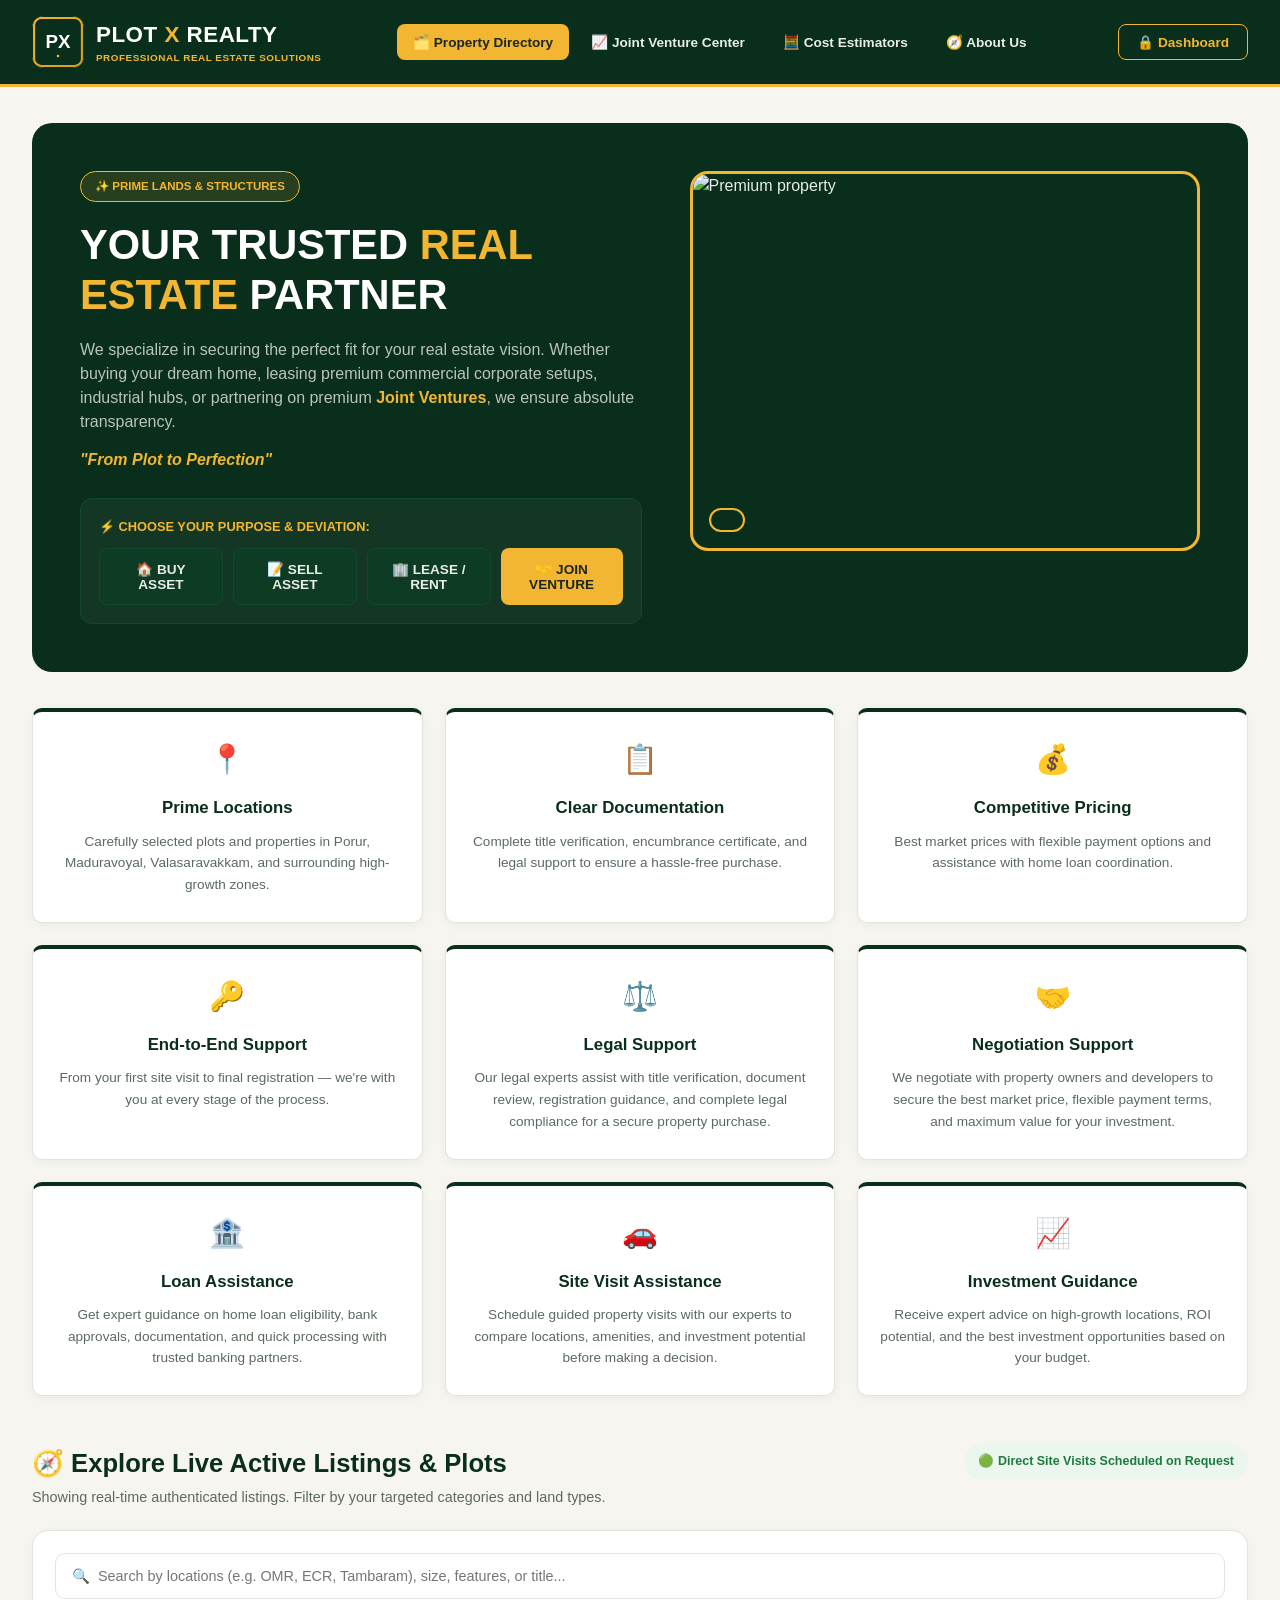
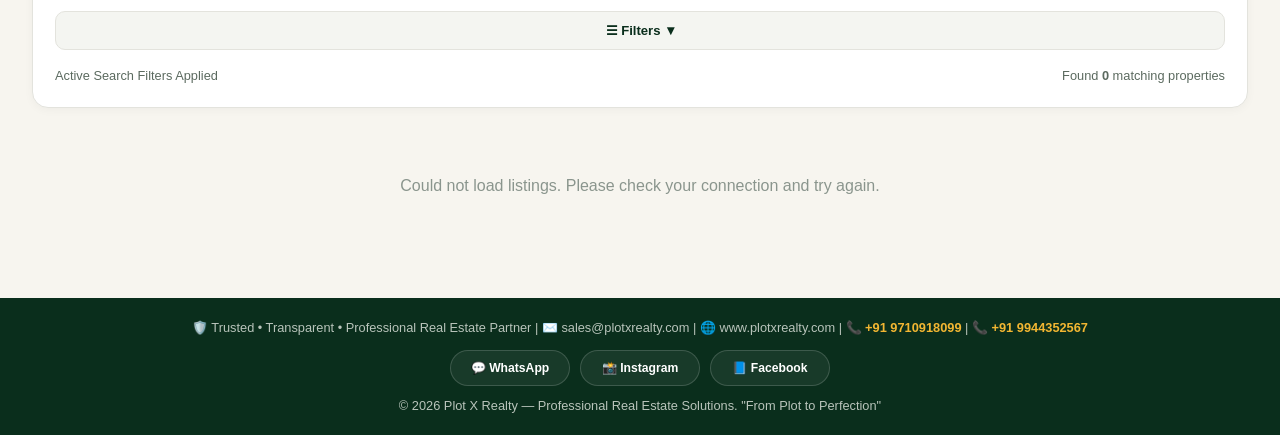
==== plotx-main/index.html @ 45b24949 "Initial Plot X Realty backend" ====
<!DOCTYPE html>
<html lang="en">
<head>
<meta charset="UTF-8">
<meta name="viewport" content="width=device-width, initial-scale=1.0">
<title>Plot X Realty | Professional Real Estate Solutions</title>
<link rel="stylesheet" href="style.css">
</head>
<body>

<!-- ============ HEADER / NAV ============ -->
<header class="main-header">
  <div class="header-top-row">
    <div class="logo-block">
      <div class="logo-icon" id="headerLogoIcon">
        <span id="logoEmoji" class="hidden">🏢</span>
        <img id="headerLogoImg" src="assets/logo.svg" alt="Plot X Realty logo">
        
      </div>
      <div class="logo-text">
        <h1>PLOT <span class="gold">X</span> REALTY</h1>
        <p>PROFESSIONAL REAL ESTATE SOLUTIONS</p>
      </div>
    </div>
    <button class="nav-toggle-btn" id="navToggleBtn" aria-label="Toggle menu">☰</button>
  </div>

  <div class="nav-drawer-backdrop" id="navDrawerBackdrop"></div>

  <nav class="main-nav" id="mainNav">
    <button class="nav-drawer-close" id="navDrawerClose" aria-label="Close menu">✕</button>
    <button class="nav-link active" data-target="home">🗂️ Property Directory</button>
    <button class="nav-link" data-target="jv">📈 Joint Venture Center</button>
    <button class="nav-link" data-target="estimator">🧮 Cost Estimators</button>
    <button class="nav-link" data-target="about">🧭 About Us</button>
  </nav>

  <button class="dashboard-btn" id="dashboardBtn">🔒 <span id="dashboardLabel">Dashboard</span></button>
</header>

<!-- ============ HOME / HERO ============ -->
<section id="home" class="page active">

  <div class="hero">
    <div class="hero-left">
      <span class="pill">✨ PRIME LANDS &amp; STRUCTURES</span>
      <h2 class="hero-title">YOUR TRUSTED <span class="gold">REAL ESTATE</span> PARTNER</h2>
      <p class="hero-desc">We specialize in securing the perfect fit for your real estate vision. Whether buying your dream home, leasing premium commercial corporate setups, industrial hubs, or partnering on premium <b class="gold">Joint Ventures</b>, we ensure absolute transparency.</p>
      <p class="hero-quote">"From Plot to Perfection"</p>

      <div class="purpose-box">
        <p class="purpose-label">⚡ CHOOSE YOUR PURPOSE &amp; DEVIATION:</p>
        <div class="purpose-buttons">
          <button class="purpose-btn" data-filter="Buy">🏠 BUY ASSET</button>
          <button class="purpose-btn" data-filter="Sell">📝 SELL ASSET</button>
          <button class="purpose-btn" data-filter="Rent">🏢 LEASE / RENT</button>
          <button class="purpose-btn gold-btn" data-filter="Joint Venture" data-target="jv">🤝 JOIN VENTURE</button>
        </div>
      </div>
    </div>

    <div class="hero-right">
      <div class="hero-image-card">
        <img id="heroBannerImg" src="https://images.unsplash.com/photo-1600585154340-be6161a56a0c?w=900&q=80" alt="Premium property">
        <div class="clear-title-badge">
          
        </div>
      </div>
    </div>
  </div>

  <!-- ===== WHY CHOOSE US ===== -->
  <div class="why-us-section">
    <div class="why-us-grid">
      <div class="why-us-card">
        <div class="why-us-icon">📍</div>
        <h3>Prime Locations</h3>
        <p>Carefully selected plots and properties in Porur, Maduravoyal, Valasaravakkam, and surrounding high-growth zones.</p>
      </div>
      <div class="why-us-card">
        <div class="why-us-icon">📋</div>
        <h3>Clear Documentation</h3>
        <p>Complete title verification, encumbrance certificate, and legal support to ensure a hassle-free purchase.</p>
      </div>
      <div class="why-us-card">
        <div class="why-us-icon">💰</div>
        <h3>Competitive Pricing</h3>
        <p>Best market prices with flexible payment options and assistance with home loan coordination.</p>
      </div>
      <div class="why-us-card">
        <div class="why-us-icon">🔑</div>
        <h3>End-to-End Support</h3>
        <p>From your first site visit to final registration — we're with you at every stage of the process.</p>
      </div>
      <div class="why-us-card">
        <div class="why-us-icon">⚖️</div>
        <h3>Legal Support</h3>
        <p>Our legal experts assist with title verification, document review, registration guidance, and complete legal compliance for a secure property purchase.</p>
      </div>
      <div class="why-us-card">
        <div class="why-us-icon">🤝</div>
        <h3>Negotiation Support</h3>
        <p>We negotiate with property owners and developers to secure the best market price, flexible payment terms, and maximum value for your investment.</p>
      </div>
      <div class="why-us-card">
        <div class="why-us-icon">🏦</div>
        <h3>Loan Assistance</h3>
        <p>Get expert guidance on home loan eligibility, bank approvals, documentation, and quick processing with trusted banking partners.</p>
      </div>
      <div class="why-us-card">
        <div class="why-us-icon">🚗</div>
        <h3>Site Visit Assistance</h3>
        <p>Schedule guided property visits with our experts to compare locations, amenities, and investment potential before making a decision.</p>
      </div>
      <div class="why-us-card">
        <div class="why-us-icon">📈</div>
        <h3>Investment Guidance</h3>
        <p>Receive expert advice on high-growth locations, ROI potential, and the best investment opportunities based on your budget.</p>
      </div>
    </div>
  </div>

  <!-- ===== DIRECTORY ===== -->
  <div class="directory-section">
    <div class="directory-heading">
      <div>
        <h2>🧭 Explore Live Active Listings &amp; Plots</h2>
        <p>Showing real-time authenticated listings. Filter by your targeted categories and land types.</p>
      </div>
      <span class="live-chip">🟢 Direct Site Visits Scheduled on Request</span>
    </div>


    <div class="search-box">
      <input type="search" id="searchInput" name="property-search" autocomplete="off" autocapitalize="off" autocorrect="off" spellcheck="false" inputmode="search" readonly aria-label="Search properties" placeholder="🔍  Search by locations (e.g. OMR, ECR, Tambaram), size, features, or title...">

      <button type="button" id="filterToggleBtn" class="filter-toggle-btn" aria-expanded="false" aria-controls="filterRow">☰ Filters <span class="filter-chevron">▾</span></button>

      <div class="filter-row" id="filterRow">
        <div class="filter-group purpose-filter-group">
          <span class="filter-label">▽ FILTER BY PURPOSE / LISTING TYPE:</span>
          <div class="filter-btns" id="purposeFilters">
            <button class="filter-btn active" data-purpose="All Listings">All Listings</button>
            <button class="filter-btn" data-purpose="Buy">Buy</button>
            <button class="filter-btn" data-purpose="Sell">Sell Listings</button>
            <button class="filter-btn" data-purpose="Rent">Rent</button>
            <button class="filter-btn" data-purpose="Lease">Lease</button>
            <button class="filter-btn" data-purpose="Joint Venture">🤝 Joint Venture</button>
          </div>
        </div>

        <div class="filter-group subcategory-filter-group">
          <span class="filter-label">SUB CATEGORY</span>
          <div class="filter-btns subcategory-filter-row" id="subcategoryFilters">
            <button class="filter-btn active subcategory-btn" data-subcategory="All Sub Categories">All Sub Categories</button>
            <button class="filter-btn subcategory-btn" data-subcategory="Industrial Plot">🏭 Industrial Plot</button>
            <button class="filter-btn subcategory-btn" data-subcategory="Industrial Building">🏭 Industrial Building</button>
            <button class="filter-btn subcategory-btn" data-subcategory="Agricultural Land">🌾 Agricultural Land</button>
            <button class="filter-btn subcategory-btn" data-subcategory="Residential Plots">🏠 Residential Plots</button>
            <button class="filter-btn subcategory-btn" data-subcategory="Residential Building">🏢 Residential Building</button>
            <button class="filter-btn subcategory-btn" data-subcategory="Independent Villas">🏡 Independent Villas</button>
            <button class="filter-btn subcategory-btn" data-subcategory="Independent House">🏠 Independent House</button>
            <button class="filter-btn subcategory-btn" data-subcategory="Commercial Plot">🏬 Commercial Plot</button>
            <button class="filter-btn subcategory-btn" data-subcategory="Commercial Building">🏢 Commercial Building</button>
          </div>
        </div>
      </div>

      <div class="results-row">
        <span>Active Search Filters Applied</span>
        <span>Found <b id="resultCount">0</b> matching properties</span>
      </div>
    </div>

    <div class="listing-grid" id="listingGrid"></div>
  </div>
</section>

<!-- ============ JOINT VENTURE CENTER ============ -->
<section id="jv" class="page">
  <div class="jv-banner">
    <span class="pill">SPECIALIZED SERVICE</span>
    <h2>Joint Venture Center of Excellence</h2>
    <p>Unlock the ultimate value of your property! Under a <b>Joint Venture (JV)</b> agreement, you contribute your land, and an elite builder/developer provides the design, approvals, construction finance, and execution. The resulting constructed space is shared according to mutually agreed ratios.</p>
  </div>

  <div class="jv-cards">
    <div class="jv-card">
      <div class="jv-icon">🧮</div>
      <h3>1. Realize Peak Valuation</h3>
      <p>Avoid selling your precious plot at flat rate values. Built space yields up to 1.5x to 2x more profit value relative to outright land sale.</p>
    </div>
    <div class="jv-card">
      <div class="jv-icon">📈</div>
      <h3>2. Zero Development Capital</h3>
      <p>The developer manages all capital investments—architect fees, RERA approvals, construction, and corporate marketing.</p>
    </div>
    <div class="jv-card">
      <div class="jv-icon">✅</div>
      <h3>3. Ironclad JDA Deeds</h3>
      <p>Our legal experts structure standard Joint Development Agreements (JDA) specifying power sharing, bank guarantees, and strictly timed completion schedules.</p>
    </div>
    <div class="jv-card">
      <div class="jv-icon">🧭</div>
      <h3>4. Flexible Outcomes</h3>
      <p>Retain part of the finished property (e.g., individual apartments/villas or complete office floors) for passive rental income or self-use.</p>
    </div>
  </div>

  <div class="estimator-header-box">
    <h3>🧮 Interactive JV Share Ratio Estimator</h3>
    <p>CALCULATE ESTIMATED PROJECT SPLITS &amp; VALUES</p>
  </div>

  <div class="jv-estimator-grid">
    <div class="jv-step-box">
      <h4>STEP 1: PROJECT PARAMETERS</h4>
      <label>Plot Area (Sq.Ft.)</label>
      <input type="number" id="jvArea" value="2400">
      <label>Guideline Value (₹ / Sq.Ft.)</label>
      <input type="number" id="jvGuideline" value="4500">
      <label>Landowner Share (%)</label>
      <input type="number" id="jvShare" value="40">
      <button class="calc-btn" id="jvCalcBtn">Calculate JV Split</button>
    </div>
    <div class="jv-step-box">
      <h4>STEP 2: FEASIBILITY OUTPUT</h4>
      <div id="jvOutput" class="jv-output">
        <p>Fill in parameters and click calculate.</p>
      </div>
    </div>
  </div>
</section>

<!-- ============ COST ESTIMATORS ============ -->
<section id="estimator" class="page">
  <div class="estimator-hero">
    <h2>🧮 PLOT TRANSACTION COST ESTIMATOR</h2>
    <p>TRANSPARENT CALCULATIONS FROM PLOT TO PERFECTION</p>
  </div>

  <div class="estimator-grid">
    <div class="estimator-config">
      <div class="estimator-config-head">
        <h3>CONFIGURE PARAMETERS</h3>
        <button id="resetEstimator">↻ RESET TO MANUAL</button>
      </div>

      <label class="est-label">AUTO-POPULATE FROM ACTIVE PROPERTY:</label>
      <select id="autoPopulate">
        <option value="">Custom Entry (Enter details manually)</option>
      </select>

      <label class="est-label">PLOT AREA (SQ. FT.) <span id="areaVal" class="est-val">1,200 SQ.FT.</span></label>
      <input type="range" id="areaRange" min="200" max="20000" value="1200">
      <input type="number" id="areaNum" value="1200">

      <label class="est-label">BASE RATE (₹ / SQ.FT.) <span id="rateVal" class="est-val">₹1,500 / SQFT</span></label>
      <input type="range" id="rateRange" min="200" max="15000" value="1500">
      <input type="number" id="rateNum" value="1500">

      <label class="est-label">DEVELOPMENT &amp; INFRASTRUCTURE QUALITY TIER:</label>
      <div class="tier-btns" id="tierBtns">
        <button data-tier="0" data-label="None (Raw Land)">None (Raw Land)</button>
        <button data-tier="0.15" data-label="Economy">Economy</button>
        <button data-tier="0.35" class="active" data-label="Standard">Standard</button>
        <button data-tier="0.6" data-label="Premium">Premium</button>
      </div>
    </div>

    <div class="estimator-output">
      <span class="est-quote-label">ESTIMATED INVESTMENT QUOTE</span>
      <h3>PLOT X REALTY ESTIMATOR</h3>
      <p class="ref-id">REFERENCE ID: <span id="refId">PX-1200-1500</span></p>

      <div class="est-row">
        <div>
          <b>BASE PLOT COST:</b>
          <p id="baseCalcDesc">Calculated as: 1,200 sqft @ ₹1,500</p>
        </div>
        <span id="baseCost" class="est-amount">₹18,00,000</span>
      </div>

      <div class="est-row">
        <div>
          <b>DEVELOPMENT / LEVELING:</b>
          <p>Tier quality level: <span id="tierLabel" class="gold">Standard</span></p>
        </div>
        <span id="devCost" class="est-amount">₹4,20,000</span>
      </div>

      <div class="est-row">
        <div>
          <b>GOVT. REGISTRATION FEES:</b>
          <p>Estimated percent rate: 9% of base plot</p>
        </div>
        <span id="regCost" class="est-amount">₹1,62,000</span>
      </div>

      <div class="est-row">
        <div>
          <b>UTILITIES CONNECTION:</b>
          <p>Electricity, water &amp; drainage package</p>
        </div>
        <span id="utilCost" class="est-amount">₹75,000</span>
      </div>

      <div class="est-total">
        <span>ESTIMATED TOTAL INVESTMENT</span>
        <span id="totalCost" class="est-amount gold">₹24,57,000</span>
      </div>
    </div>
  </div>
</section>

<!-- ============ ABOUT US ============ -->
<section id="about" class="page">
  <div class="about-hero">
    <h2>ABOUT <span class="gold">PLOT X REALTY</span></h2>
    <p>FROM PLOT TO PERFECTION • TRUSTED. TRANSPARENT. PROFESSIONAL.</p>
  </div>

  <div class="about-grid">
    <div class="about-text">
      <span class="pill-outline">WHO WE ARE</span>
      <h3>Your Trusted Real Estate Partner</h3>
      <p><b class="gold">Plot X Realty</b> is a professional real estate consultancy committed to helping individuals, families, investors, and businesses make confident property decisions. With a strong presence in <b>Chennai and its surrounding growth corridors</b>, we specialize in identifying high-potential real estate opportunities backed by market knowledge, transparency, and personalized service.</p>
      <p>Whether you are looking to <b>buy, sell, lease, invest, or develop</b>, our experienced team provides end-to-end assistance to ensure a smooth and hassle-free experience. We deal in <b>residential properties, commercial spaces, industrial properties, and premium land parcels</b>, connecting genuine buyers with verified property owners and developers.</p>
      <p>At Plot X Realty, we believe that every property is more than just an asset — it's an opportunity to build a better future. Our commitment to integrity, professional ethics, and customer satisfaction has helped us build lasting relationships with clients across various sectors.</p>

      <h4 class="about-subhead">Our Services</h4>
      <ul class="about-list">
        <li>Residential Property Buying &amp; Selling</li>
        <li>Commercial Property Solutions</li>
        <li>Industrial Land &amp; Factory Properties</li>
        <li>Premium Land Parcels &amp; Investment Opportunities</li>
        <li>Property Leasing &amp; Rentals</li>
        <li>Land Acquisition for Builders &amp; Developers</li>
        <li>Joint Venture &amp; Development Consultancy</li>
        <li>Property Documentation &amp; Due Diligence</li>
        <li>Investment Advisory for NRI &amp; Domestic Clients</li>
      </ul>

      <h4 class="about-subhead">Why Choose Plot X Realty?</h4>
      <ul class="about-list">
        <li>Transparent and ethical business practices</li>
        <li>Verified property listings</li>
        <li>Direct owner and developer network</li>
        <li>Expert guidance from enquiry to registration</li>
        <li>Personalized investment solutions</li>
        <li>Strong knowledge of the Chennai real estate market</li>
        <li>Professional support for individuals, businesses, and institutional investors</li>
      </ul>

      <h4 class="about-subhead">Our Vision</h4>
      <p>To become one of South India's most trusted real estate consulting firms by delivering reliable property solutions, creating long-term value for our clients, and setting new standards of professionalism and transparency in the real estate industry.</p>

      <h4 class="about-subhead">Our Mission</h4>
      <p>Our mission is to simplify every real estate transaction through expert guidance, honest advice, and exceptional customer service. We strive to connect the right people with the right properties while building relationships based on trust, integrity, and long-term success.</p>
    </div>

    <div class="about-contact">
      <h4>CORPORATE CHANNELS</h4>
      <div class="contact-item">
        <span>📞</span>
        <div><small>HOTLINE PHONE NUMBERS</small><br><b>+91 97109 18099</b><br><b>+91 99443 52567</b></div>
      </div>
      <div class="contact-item">
        <span>✉️</span>
        <div><small>CORPORATE INQUIRIES</small><br><b>sales@plotxrealty.com</b></div>
      </div>
      <div class="contact-item">
        <span>🌐</span>
        <div><small>OFFICIAL PORTAL</small><br><b>www.plotxrealty.com</b></div>
      </div>
      <div class="contact-item">
        <span>🕒</span>
        <div><small>CONSULTATION HOURS</small><br><b>09:00 AM - 10:00 PM (Monday - Saturday)</b></div>
      </div>
      <div class="about-btns">
        <button class="gold-btn" onclick="goTo('jv')">🤝 EXPLORE JVS</button>
        <button class="outline-btn" onclick="goTo('admin')">SUBMIT REQUIREMENTS</button>
      </div>
    </div>
  </div>
</section>

<!-- ============ ADMIN PANEL ============ -->
<section id="admin" class="page">

  <!-- LOGIN VIEW -->
  <div id="adminLogin" class="admin-login-wrap">
    <div class="admin-login-card">
      <div class="logo-icon lg" id="loginLogoIcon">
        <span id="loginLogoEmoji" class="hidden">🏢</span>
        <img id="loginLogoImg" src="assets/logo.svg" alt="Plot X Realty logo">
      </div>
      <h2>Admin Panel Login</h2>
      <p>Sign in to manage Plot X Realty listings.</p>
      <input type="text" id="adminUser" placeholder="Username">
      <input type="password" id="adminPass" placeholder="Password">
      <button class="gold-btn wide" id="loginBtn">🔒 Login to Dashboard</button>
      <p id="loginError" class="login-error"></p>
    </div>
  </div>

  <!-- DASHBOARD VIEW -->
  <div id="adminDashboard" class="admin-dashboard hidden">
    <div class="admin-top">
      <div>
        <h2>📋 Admin Dashboard</h2>
        <p>Manage enquiries, published listings, and post new properties.</p>
      </div>
      <button class="outline-btn" id="logoutBtn">Logout</button>
    </div>

    <!-- STAT CARDS -->
    <div class="admin-stats">
      <div class="stat-card stat-blue">
        <span>TOTAL LEADS</span>
        <b id="statTotalLeads">0</b>
      </div>
      <div class="stat-card stat-green">
        <span>POSTERS</span>
        <b id="statPosters">0</b>
      </div>
      <div class="stat-card stat-purple">
        <span>THIS MONTH</span>
        <b id="statThisMonth">0</b>
      </div>
    </div>

    <!-- ADMIN SUB-NAV -->
    <div class="admin-subnav">
      <button class="admin-tab active" data-admintab="leadsTab">📥 Leads</button>
      <button class="admin-tab" data-admintab="contentTab">🗂️ Content</button>
      <button class="admin-tab" data-admintab="uploadTab">📤 Upload</button>
      <button class="admin-tab" data-admintab="settingsTab">🖼️ Site Banner</button>
    </div>

    <!-- ===== LEADS TAB ===== -->
    <div id="leadsTab" class="admin-subview">
      <div class="admin-side">
        <div class="admin-side-head">
          <h3>Customer Leads / Enquiries</h3>
          <button class="outline-btn small" id="refreshLeadsBtn">↻ Refresh</button>
        </div>
        <div class="leads-table-wrap">
          <table class="leads-table">
            <thead>
              <tr>
                <th>NAME</th><th>EMAIL</th><th>MOBILE</th><th>INTEREST</th><th>SERVICE</th><th>CONTEXT</th><th>DATE</th>
              </tr>
            </thead>
            <tbody id="leadsTableBody"></tbody>
          </table>
          <p id="noLeadsNote" class="empty-note hidden">No leads yet.</p>
        </div>
      </div>
    </div>

    <!-- ===== CONTENT TAB ===== -->
    <div id="contentTab" class="admin-subview hidden">
      <div class="admin-side">
        <div class="admin-side-head">
          <h3>Manage Posters (<span id="mgCount">0</span>)</h3>
          <button class="outline-btn small" id="refreshContentBtn">↻ Refresh</button>
        </div>
        <div id="manageList" class="manage-list"></div>
      </div>
    </div>

    <!-- ===== UPLOAD TAB ===== -->
    <div id="uploadTab" class="admin-subview hidden">
      <div class="admin-grid">
        <!-- POST FORM -->
        <form id="listingForm" class="listing-form">
          <h3>➕ Upload Poster</h3>
          <p class="form-subtitle">Add new property listings. They appear on the Property Directory instantly.</p>

          <label>Property Title *</label>
          <input type="text" id="f_title" placeholder="e.g. Premium Villa in Porur" required>

          <label>Location *</label>
          <input type="text" id="f_location" placeholder="e.g. Ecr Road, Golden Enclave, Chennai" required>

          <div class="form-row">
            <div>
              <label>Listing Type *</label>
              <select id="f_purpose" required>
                <option value="Buy">Buy</option>
                <option value="Sell">Sell</option>
                <option value="Rent">Rent</option>
                <option value="Lease">Lease</option>
                <option value="Joint Venture">Joint Venture</option>
              </select>
            </div>
            <div>
              <label>Category *</label>
              <select id="f_category" required>
                <option value="Residential">Residential</option>
                <option value="Commercial">Commercial</option>
                <option value="Industrial">Industrial</option>
                <option value="Raw Lands">Raw Lands</option>
              </select>
            </div>
          </div>

          <label>Sub Category</label>
          <select id="f_subcategory">
            <option value="">Select sub category...</option>
            <option value="Residential Plots">🏠 Residential Plots</option>
            <option value="Residential Building">🏢 Residential Building</option>
            <option value="Independent Villas">🏡 Independent Villas</option>
            <option value="Independent House">🏠 Independent House</option>
            <option value="Commercial Plot">🏬 Commercial Plot</option>
            <option value="Commercial Building">🏢 Commercial Building</option>
            <option value="Industrial Plot">🏭 Industrial Plot</option>
            <option value="Industrial Building">🏭 Industrial Building</option>
            <option value="Agricultural Land">🌾 Agricultural Land</option>
          </select>

          <div class="form-row">
            <div>
              <label id="priceLabel">Price (₹) *</label>
              <input type="text" id="f_price" placeholder="e.g. 2,40,00,000" required>
            </div>
            <div>
              <label>Total Area (sqft) *</label>
              <input type="text" id="f_area" placeholder="e.g. 3200" required>
            </div>
          </div>

          <div id="jvRatioRow" class="form-row hidden">
            <div>
              <label>Landowner Share (%)</label>
              <input type="number" id="f_landownerShare" placeholder="40">
            </div>
            <div>
              <label>Developer Share (%)</label>
              <input type="number" id="f_developerShare" placeholder="60">
            </div>
          </div>

          <label>Description *</label>
          <textarea id="f_desc" rows="3" placeholder="Brief description..." required></textarea>

          <label>Features / Tags (comma separated) *</label>
          <input type="text" id="f_features" placeholder="4 BHK + Lounge, Private Garden, Home Automation" required>

          <label>Property Image</label>
          <input type="file" id="f_image" accept="image/*">
          <p class="field-hint">Choose an image from your device — it will be embedded directly into the listing.</p>

          <div class="form-row">
            <div>
              <label>DTCP / RERA Cleared?</label>
              <select id="f_cleared">
                <option value="Yes">Yes</option>
                <option value="No">No</option>
              </select>
            </div>
            <div>
              <label>Property ID</label>
              <input type="text" id="f_id" placeholder="auto-generated" disabled>
            </div>
          </div>

          <button type="submit" class="gold-btn wide">📤 Upload Poster</button>
        </form>

        <!-- LIVE PREVIEW -->
        <div class="admin-side">
          <h3>👁️ Live Preview</h3>
          <div id="previewCard" class="listing-card preview-card"></div>
        </div>
      </div>
    </div>

    <!-- ===== SITE BANNER / SETTINGS TAB ===== -->
    <div id="settingsTab" class="admin-subview hidden">
      <div class="admin-side locked-logo-card">
        <h3>🔒 Site Logo — Locked</h3>
        <p class="form-subtitle">The Plot X Realty logo is permanently fixed. Admins cannot replace or reset the logo.</p>
        <div class="logo-preview-wrap">
          <div class="logo-preview-box locked">
            <img src="assets/logo.svg" alt="Locked Plot X Realty logo">
          </div>
        </div>
        <span class="locked-badge">🔐 LOGO LOCKED</span>
      </div>

      <div class="admin-side" style="margin-top:26px;">
        <h3>🖼️ Homepage Hero Banner Image</h3>
        <p class="form-subtitle">Upload an image to replace the showcase photo on the homepage hero section.</p>

        <div class="banner-preview-wrap">
          <img id="bannerPreviewImg" src="https://images.unsplash.com/photo-1600585154340-be6161a56a0c?w=900&q=80" alt="Current hero banner">
        </div>

        <label>Choose New Banner Image</label>
        <input type="file" id="bannerFileInput" accept="image/*">

        <div class="banner-btn-row">
          <button type="button" class="gold-btn" id="saveBannerBtn">💾 Save Banner Image</button>
          <button type="button" class="outline-btn" id="resetBannerBtn">↻ Reset to Default</button>
        </div>
        <p id="bannerSavedNote" class="enquiry-success hidden">✅ Banner image updated on homepage!</p>
      </div>
    </div>
  </div>
</section>

<!-- ============ LISTING DETAILS MODAL ============ -->
<div id="listingDetailsModal" class="modal-overlay listing-details-overlay hidden">
  <div class="listing-details-modal-card" role="dialog" aria-modal="true" aria-labelledby="listingDetailsTitle">
    <button class="modal-close" id="listingDetailsClose" aria-label="Close property details">✕</button>
    <div id="listingDetailsContent"></div>
  </div>
</div>

<!-- ============ ENQUIRY MODAL ============ -->
<div id="enquiryModal" class="modal-overlay hidden">
  <div class="modal-card">
    <button class="modal-close" id="enquiryClose">✕</button>
    <h3>📩 Send an Enquiry</h3>
    <p id="enquiryPropertyLine" class="modal-sub">Regarding: —</p>

    <form id="enquiryForm">
      <label>Your Name *</label>
      <input type="text" id="e_name" placeholder="Full name" required>

      <label>Mobile Number *</label>
      <input type="tel" id="e_mobile" placeholder="10-digit mobile number" required>

      <label>Email</label>
      <input type="email" id="e_email" placeholder="you@example.com">

      <label>Message</label>
      <textarea id="e_message" rows="3" placeholder="I'm interested in this property, please contact me..."></textarea>

      <input type="hidden" id="e_interest">
      <input type="hidden" id="e_service">

      <button type="submit" class="gold-btn wide">📤 Submit Enquiry</button>
    </form>
    <p id="enquirySuccess" class="enquiry-success hidden">✅ Thank you! Our team will contact you shortly.</p>
  </div>
</div>

<footer class="site-footer">
  <div class="footer-info">
    <span>🛡️ Trusted • Transparent • Professional Real Estate Partner</span>
    <span class="sep">|</span>
    <span>✉️ sales@plotxrealty.com</span>
    <span class="sep">|</span>
    <span>🌐 www.plotxrealty.com</span>
    <span class="sep">|</span>
    <span>📞 <a href="tel:+919710918099">+91 9710918099</a></span>
    <span class="sep">|</span>
    <span>📞 <a href="tel:+919944352567">+91 9944352567</a></span>
  </div>
  <div class="footer-socials" aria-label="Social media links">
    <a class="social-link whatsapp" id="whatsappLink" href="#" aria-label="WhatsApp">💬 WhatsApp</a>
    <a class="social-link instagram" id="instagramLink" href="#" aria-label="Instagram">📸 Instagram</a>
    <a class="social-link facebook" id="facebookLink" href="#" aria-label="Facebook">📘 Facebook</a>
  </div>
  <p>© 2026 Plot X Realty — Professional Real Estate Solutions. "From Plot to Perfection"</p>
</footer>

<script src="script.js"></script>
</body>
</html>
---- plotx-main/style.css ----
/* ============ ROOT / RESET ============ */
:root{
  --green-900:#0a2e1c;
  --green-800:#0d3b24;
  --green-700:#12492e;
  --gold:#f2b632;
  --gold-dark:#d99b1a;
  --cream:#f7f5ef;
  --text-light:#e9ede9;
  --text-muted:#b9c4bb;
  --card-bg:#ffffff;
  --border-soft:#e3e3dd;
  --radius:14px;
  --radius-sm:8px;
  font-size:16px;
}
*{box-sizing:border-box;margin:0;padding:0;}
body{
  font-family:'Segoe UI',Arial,sans-serif;
  background:var(--cream);
  color:#1c2620;
  line-height:1.5;
}
img{max-width:100%;display:block;}
button{font-family:inherit;cursor:pointer;border:none;background:none;}
input,select,textarea{font-family:inherit;}
.gold{color:var(--gold);}
.hidden{display:none !important;}
.logo-icon img{width:100%;height:100%;object-fit:cover;border-radius:12px;}
.logo-preview-wrap{margin:14px 0 18px;}
.logo-preview-box{
  width:96px;height:96px;border-radius:14px;
  background:var(--gold);display:flex;align-items:center;justify-content:center;
  font-size:2.2rem;overflow:hidden;border:2px solid var(--border-soft);
}
.logo-preview-box img{width:100%;height:100%;object-fit:cover;}

/* ============ TOPBAR ============ */
.topbar{
  background:#08210f;
  color:var(--gold);
  font-size:.8rem;
  display:flex;
  justify-content:space-between;
  align-items:center;
  padding:8px 32px;
  flex-wrap:wrap;
  gap:8px;
}
.topbar-left span, .topbar-right span{color:var(--gold);}
.topbar .sep{opacity:.5;margin:0 6px;}
.topbar-right{display:flex;align-items:center;gap:10px;}
.btn-call{
  background:var(--gold);
  color:#1c2620;
  font-weight:700;
  padding:5px 12px;
  border-radius:6px;
  text-decoration:none;
  font-size:.78rem;
  white-space:nowrap;
}

/* ============ HEADER ============ */
.main-header{
  background:var(--green-900);
  display:flex;
  align-items:center;
  justify-content:space-between;
  padding:16px 32px;
  flex-wrap:wrap;
  gap:16px;
  border-bottom:3px solid var(--gold);
}
.logo-block{display:flex;align-items:center;gap:12px;}
.header-top-row{display:flex;align-items:center;justify-content:space-between;}
.nav-toggle-btn{display:none;}
.nav-drawer-close{display:none;}
.nav-drawer-backdrop{display:none;}
.logo-icon{
  width:52px;height:52px;background:var(--gold);
  border-radius:12px;display:flex;align-items:center;justify-content:center;
  font-size:1.6rem;position:relative;
}
.logo-icon.lg{width:70px;height:70px;font-size:2rem;margin:0 auto 12px;}
.pro-badge{
  position:absolute;bottom:-6px;right:-6px;
  background:#1c2620;color:var(--gold);
  font-size:.55rem;font-weight:700;
  padding:1px 5px;border-radius:4px;
}
.logo-text h1{color:#fff;font-size:1.4rem;letter-spacing:.5px;}
.logo-text p{color:var(--gold);font-size:.62rem;font-weight:700;letter-spacing:.5px;}

.main-nav{display:flex;gap:6px;flex-wrap:wrap;}
.nav-link{
  color:var(--text-light);
  font-size:.85rem;
  font-weight:600;
  padding:10px 16px;
  border-radius:8px;
  transition:.15s;
  white-space:nowrap;
}
.nav-link:hover{background:var(--green-700);}
.nav-link.active{background:var(--gold);color:#1c2620;}

.dashboard-btn{
  border:1.5px solid var(--gold);
  color:var(--gold);
  padding:9px 18px;
  border-radius:8px;
  font-weight:700;
  font-size:.85rem;
  white-space:nowrap;
}
.dashboard-btn:hover{background:var(--gold);color:#1c2620;}

/* ============ PAGE SWITCH ============ */
.page{display:none;padding:36px 32px 60px;max-width:1400px;margin:0 auto;}
.page.active{display:block;}

/* ============ HERO ============ */
.hero{
  background:var(--green-900);
  border-radius:20px;
  padding:48px;
  display:grid;
  grid-template-columns:1.1fr 1fr;
  gap:48px;
  color:var(--text-light);
}
.pill{
  display:inline-block;
  background:rgba(242,182,50,.12);
  border:1px solid var(--gold);
  color:var(--gold);
  font-size:.72rem;
  font-weight:700;
  padding:6px 14px;
  border-radius:20px;
  margin-bottom:18px;
}
.pill-outline{
  display:inline-block;
  border:1px solid var(--gold-dark);
  color:var(--gold-dark);
  font-size:.72rem;
  font-weight:700;
  padding:5px 14px;
  border-radius:20px;
  margin-bottom:14px;
}
.hero-title{
  font-size:2.6rem;
  font-weight:800;
  line-height:1.2;
  color:#fff;
  margin-bottom:18px;
}
.hero-desc{color:var(--text-muted);margin-bottom:14px;max-width:560px;}
.hero-quote{color:var(--gold);font-style:italic;font-weight:600;margin-bottom:26px;}

.purpose-box{background:rgba(255,255,255,.04);border:1px solid var(--green-700);border-radius:12px;padding:18px;}
.purpose-label{color:var(--gold);font-size:.8rem;font-weight:700;margin-bottom:12px;}
.purpose-buttons{display:flex;gap:10px;flex-wrap:wrap;}
.purpose-btn{
  background:var(--green-800);
  border:1px solid var(--green-700);
  color:var(--text-light);
  padding:12px 16px;
  border-radius:8px;
  font-weight:600;
  font-size:.85rem;
  flex:1;
  min-width:120px;
}
.purpose-btn:hover{background:var(--green-700);}
.gold-btn{
  background:var(--gold);
  color:#1c2620 !important;
  font-weight:700;
  border-radius:8px;
}
.gold-btn:hover{background:var(--gold-dark);}
.purpose-btn.gold-btn{border:none;}

.hero-right{position:relative;}
.hero-image-card{
  position:relative;
  border:3px solid var(--gold);
  border-radius:18px;
  overflow:hidden;
  min-height:380px;
}
.hero-image-card img{width:100%;height:100%;object-fit:cover;position:absolute;inset:0;}
.hero-image-overlay{
  position:relative;z-index:2;
  margin-top:250px;
  background:linear-gradient(to top,rgba(0,0,0,.85),transparent);
  padding:20px;color:#fff;
}
.chip{background:rgba(0,0,0,.5);color:var(--gold);font-size:.7rem;font-weight:700;padding:4px 10px;border-radius:6px;}
.hero-image-overlay h3{font-size:1.3rem;margin:8px 0;}
.overlay-bottom{display:flex;gap:8px;}
.tag-jv{background:#5b3fd6;color:#fff;font-size:.68rem;font-weight:700;padding:4px 10px;border-radius:6px;}
.clear-title-badge{
  position:absolute;bottom:16px;left:16px;z-index:3;
  background:var(--green-900);
  border:2px solid var(--gold);
  border-radius:12px;
  padding:10px 16px;
  display:flex;align-items:center;gap:10px;
  color:#fff;font-size:.8rem;
}
.clear-title-badge b{color:var(--gold);}

/* ============ WHY CHOOSE US ============ */
.why-us-section{margin-top:36px;}
.why-us-grid{
  display:grid;
  grid-template-columns:repeat(3,1fr);
  gap:22px;
}
.why-us-card{
  background:#fff;border:1px solid var(--border-soft);border-top:4px solid var(--green-900);
  border-radius:10px;padding:26px 22px;text-align:center;
  box-shadow:0 2px 10px rgba(0,0,0,.05);
}
.why-us-icon{font-size:1.8rem;margin-bottom:14px;}
.why-us-card h3{font-size:1.05rem;color:var(--green-900);margin-bottom:10px;}
.why-us-card p{font-size:.85rem;color:#5b6a5f;line-height:1.6;}

/* ============ DIRECTORY ============ */
.directory-section{margin-top:48px;}
.directory-heading{display:flex;justify-content:space-between;align-items:flex-start;flex-wrap:wrap;gap:12px;margin-bottom:22px;}
.directory-heading h2{font-size:1.6rem;color:var(--green-900);}
.directory-heading p{color:#5b6a5f;font-size:.9rem;margin-top:4px;}
.live-chip{
  background:#eaf6ee;color:#1f7a3d;
  font-size:.78rem;font-weight:700;padding:8px 14px;border-radius:20px;
  white-space:nowrap;
}

.search-box{
  background:#fff;border:1px solid var(--border-soft);
  border-radius:16px;padding:22px;
  box-shadow:0 2px 10px rgba(0,0,0,.04);
}
#searchInput{
  width:100%;padding:14px 16px;
  border:1px solid var(--border-soft);border-radius:10px;
  font-size:.9rem;margin-bottom:12px;
  background:#fff;color:#1c2620;
}
#searchInput[readonly]{cursor:text;}
#searchInput:-webkit-autofill,
#searchInput:-webkit-autofill:hover,
#searchInput:-webkit-autofill:focus{
  -webkit-text-fill-color:#1c2620;
  transition:background-color 9999s ease-out 0s;
}
.filter-toggle-btn{
  display:flex;align-items:center;justify-content:center;gap:7px;
  width:100%;padding:11px 15px;margin:0 0 12px;
  background:#f4f5f1;color:var(--green-900);
  border:1px solid var(--border-soft);border-radius:10px;
  font-size:.82rem;font-weight:800;cursor:pointer;
  transition:.18s ease;
}
.filter-toggle-btn:hover{background:#eaf0eb;border-color:#cbd8ce;}
.filter-chevron{font-size:.9rem;line-height:1;}
.filter-row{display:none;grid-template-columns:1fr;gap:18px;
  padding:16px;border:1px solid #e1e6e1;border-radius:12px;background:#fbfcfa;
}
.filter-row.show{display:grid;}
.filter-label{display:flex;align-items:center;gap:6px;font-size:.78rem;font-weight:800;color:var(--green-900);margin-bottom:10px;}
.filter-btns{display:flex;flex-wrap:wrap;gap:8px;}
.filter-scroll{flex-wrap:nowrap;overflow-x:auto;overflow-y:hidden;padding:2px 2px 8px;scroll-behavior:smooth;scrollbar-width:thin;}
.filter-scroll .filter-btn{flex:0 0 auto;white-space:nowrap;}
.filter-sub-label{font-size:.66rem;font-weight:800;letter-spacing:.45px;color:#8a958d;margin:12px 0 7px;}
.subcategory-filter-row{padding-bottom:6px;}
.purpose-filter-group,.subcategory-filter-group{width:100%;}
.subcategory-filter-group{padding-top:2px;border-top:1px solid #e7ebe7;}
.filter-btn{
  padding:9px 14px;border-radius:8px;
  background:#f2f2ee;color:#33413a;
  font-size:.8rem;font-weight:600;
  border:1px solid transparent;
}
.filter-btn:hover{background:#e6e6df;}
.filter-btn.active{background:var(--green-900);color:#fff;}
.filter-btn.gold-fill.active{background:var(--gold);color:#1c2620;}
.results-row{display:flex;justify-content:space-between;margin-top:16px;font-size:.8rem;color:#5b6a5f;}

.listing-grid{
  display:grid;
  grid-template-columns:repeat(auto-fill,minmax(320px,1fr));
  gap:22px;margin-top:26px;
}
.listing-card{
  background:#fff;border:1px solid var(--border-soft);
  border-radius:16px;overflow:hidden;
  box-shadow:0 2px 10px rgba(0,0,0,.05);
  transition:.2s;
}
.listing-card:hover{transform:translateY(-3px);box-shadow:0 8px 22px rgba(0,0,0,.09);}
.listing-img-wrap{position:relative;height:275px;overflow:hidden;}
.listing-img-wrap img{width:100%;height:100%;object-fit:cover;}
.badge-purpose{
  position:absolute;top:10px;left:10px;
  padding:5px 10px;border-radius:6px;font-size:.68rem;font-weight:800;color:#fff;
}
.badge-purpose.Buy{background:#1f7a3d;}
.badge-purpose.Sell{background:#b3541e;}
.badge-purpose.Rent{background:#1c2c8c;}
.badge-purpose.Lease{background:#5b6a5f;}
.badge-purpose.JointVenture{background:var(--gold);color:#1c2620;}
.badge-cat{
  position:absolute;top:10px;left:10px;margin-top:30px;
  background:#fff;color:#1c2620;font-size:.66rem;font-weight:700;
  padding:4px 9px;border-radius:6px;
}
.badge-id{
  position:absolute;top:10px;right:10px;
  background:rgba(0,0,0,.6);color:#fff;font-size:.65rem;
  padding:4px 9px;border-radius:6px;
}
.badge-ratio{
  position:absolute;bottom:0;left:0;right:0;
  background:linear-gradient(to top,rgba(0,0,0,.75),transparent);
  color:#fff;font-size:.75rem;font-weight:700;padding:20px 10px 8px;
}
.listing-body{padding:14px 16px 18px;}
.listing-body h3{font-size:.95rem;color:var(--green-900);margin-bottom:4px;}
.listing-loc{font-size:.78rem;color:#6a776e;margin-bottom:9px;}
.listing-price-row{display:flex;justify-content:space-between;align-items:center;margin-bottom:10px;}
.listing-price-row .label{font-size:.68rem;color:#8a958d;font-weight:700;letter-spacing:.4px;}
.listing-price-row .price{font-size:1.08rem;font-weight:800;color:var(--green-900);}
.listing-area{
  background:#f5f6f2;border-radius:8px;padding:8px 12px;
  display:flex;justify-content:space-between;font-size:.8rem;margin-bottom:10px;
}
.listing-desc{font-size:.82rem;color:#5b6a5f;margin-bottom:12px;}
.tag-row{display:flex;flex-wrap:wrap;gap:6px;}
.feature-tag{
  background:#fff4e0;color:var(--gold-dark);font-size:.68rem;font-weight:700;
  padding:4px 10px;border-radius:20px;
}
.no-results{grid-column:1/-1;text-align:center;padding:40px;color:#8a958d;}

/* Card action buttons (Call Agent / Enquiry) */
.card-actions{display:flex;gap:8px;margin-top:14px;}
.card-btn{
  flex:1;text-align:center;padding:10px;border-radius:8px;
  font-size:.78rem;font-weight:700;text-decoration:none;
}
.call-btn{background:var(--green-900);color:#fff;}
.call-btn:hover{background:var(--green-700);}
.enquiry-btn{background:var(--gold);color:#1c2620;}
.enquiry-btn:hover{background:var(--gold-dark);}

/* ============ JV CENTER ============ */
.jv-banner{
  background:var(--green-900);color:#fff;border-radius:16px;
  padding:32px;border:2px solid var(--gold);margin-bottom:30px;
}
.jv-banner h2{font-size:1.8rem;margin:10px 0 12px;}
.jv-banner p{color:var(--text-muted);max-width:900px;}
.jv-cards{display:grid;grid-template-columns:repeat(auto-fit,minmax(230px,1fr));gap:20px;margin-bottom:36px;}
.jv-card{background:#fff;border:1px solid var(--border-soft);border-radius:14px;padding:22px;}
.jv-icon{font-size:1.6rem;margin-bottom:10px;}
.jv-card h3{font-size:1rem;color:var(--green-900);margin-bottom:8px;}
.jv-card p{font-size:.83rem;color:#5b6a5f;}

.estimator-header-box{background:var(--green-900);color:#fff;border-radius:14px 14px 0 0;padding:20px 26px;}
.estimator-header-box p{color:var(--gold);font-size:.75rem;font-weight:700;letter-spacing:.5px;}
.jv-estimator-grid{
  display:grid;grid-template-columns:1fr 1fr;gap:0;
  background:#fff;border:1px solid var(--border-soft);border-top:none;border-radius:0 0 14px 14px;
  overflow:hidden;
}
.jv-step-box{padding:26px;}
.jv-step-box:first-child{border-right:1px solid var(--border-soft);}
.jv-step-box h4{font-size:.85rem;color:var(--green-900);letter-spacing:.5px;margin-bottom:16px;}
.jv-step-box label{display:block;font-size:.78rem;font-weight:700;color:#5b6a5f;margin:12px 0 6px;}
.jv-step-box input{width:100%;padding:10px 12px;border:1px solid var(--border-soft);border-radius:8px;font-size:.9rem;}
.calc-btn{margin-top:20px;width:100%;background:var(--green-900);color:#fff;padding:12px;border-radius:8px;font-weight:700;}
.calc-btn:hover{background:var(--green-700);}
.jv-output{font-size:.88rem;color:#33413a;}
.jv-output .out-row{display:flex;justify-content:space-between;padding:8px 0;border-bottom:1px dashed var(--border-soft);}
.jv-output .out-total{font-weight:800;color:var(--green-900);font-size:1.05rem;padding-top:12px;}

/* ============ COST ESTIMATOR ============ */
.estimator-hero{background:var(--green-900);color:#fff;text-align:center;padding:40px;border-radius:16px 16px 0 0;}
.estimator-hero h2{font-size:1.5rem;margin-bottom:6px;}
.estimator-hero p{color:var(--gold);font-size:.75rem;font-weight:700;letter-spacing:1px;}
.estimator-grid{
  display:grid;grid-template-columns:1.1fr 1fr;
  background:var(--green-900);border-radius:0 0 16px 16px;padding:0 0 40px;
  gap:24px;
}
.estimator-config, .estimator-output{
  background:var(--green-800);border-radius:14px;padding:26px;margin:0 30px;color:#fff;
}
.estimator-config-head{display:flex;justify-content:space-between;align-items:center;margin-bottom:16px;}
.estimator-config-head h3{font-size:1.05rem;}
.estimator-config-head button{color:var(--gold);font-size:.78rem;font-weight:700;}
.est-label{display:flex;justify-content:space-between;font-size:.78rem;font-weight:700;color:var(--gold);margin:18px 0 8px;}
.est-val{color:#fff;}
#autoPopulate{width:100%;padding:12px;border-radius:8px;border:1px solid var(--green-700);background:var(--green-900);color:#fff;}
input[type="range"]{width:100%;accent-color:var(--gold);margin-bottom:8px;}
.estimator-config input[type="number"]{
  width:100%;padding:10px 12px;border-radius:8px;border:1px solid var(--green-700);
  background:var(--green-900);color:#fff;
}
.tier-btns{display:grid;grid-template-columns:repeat(4,1fr);gap:8px;margin-top:8px;}
.tier-btns button{
  padding:12px 6px;border-radius:8px;border:1px solid var(--green-700);
  background:var(--green-900);color:#fff;font-size:.72rem;font-weight:600;
}
.tier-btns button.active{background:var(--gold);color:#1c2620;border-color:var(--gold);}

.est-quote-label{color:var(--gold);font-size:.72rem;font-weight:700;letter-spacing:1px;}
.estimator-output h3{font-size:1.3rem;margin:6px 0 4px;}
.ref-id{font-size:.72rem;color:var(--text-muted);margin-bottom:20px;}
.est-row{display:flex;justify-content:space-between;align-items:center;padding:14px 0;border-bottom:1px solid var(--green-700);}
.est-row b{font-size:.85rem;}
.est-row p{font-size:.72rem;color:var(--text-muted);margin-top:2px;}
.est-amount{font-weight:800;font-size:1.05rem;}
.est-total{display:flex;justify-content:space-between;align-items:center;padding-top:20px;font-size:1rem;font-weight:700;}
.est-total .est-amount{font-size:1.4rem;}

/* ============ ABOUT ============ */
.about-hero{background:var(--green-900);color:#fff;text-align:center;padding:44px;border-radius:16px;margin-bottom:30px;}
.about-hero h2{font-size:2rem;margin-bottom:8px;}
.about-hero p{color:var(--gold);font-size:.78rem;font-weight:700;letter-spacing:1px;}
.about-grid{display:grid;grid-template-columns:1.4fr 1fr;gap:24px;background:var(--green-900);border-radius:16px;padding:36px;color:#fff;}
.about-text h3{font-size:1.5rem;margin-bottom:14px;}
.about-text p{color:var(--text-muted);margin-bottom:14px;font-size:.9rem;}
.about-subhead{color:var(--gold);font-size:1.05rem;font-weight:800;margin:24px 0 12px;}
.about-list{margin:0 0 6px 0;padding-left:22px;}
.about-list li{color:var(--text-muted);font-size:.9rem;margin-bottom:8px;line-height:1.5;}
.about-stats{display:grid;grid-template-columns:repeat(4,1fr);gap:16px;margin-top:24px;border-top:1px solid var(--green-700);padding-top:24px;}
.about-stats h3{font-size:1.6rem;}
.about-stats p{font-size:.68rem;color:var(--text-muted);font-weight:700;}
.about-contact{background:var(--green-800);border-radius:14px;padding:24px;position:sticky;top:20px;align-self:start;}
.about-contact h4{color:var(--gold);font-size:.85rem;margin-bottom:18px;letter-spacing:.5px;}
.contact-item{display:flex;gap:12px;align-items:flex-start;margin-bottom:18px;font-size:.85rem;}
.contact-item small{color:var(--text-muted);font-size:.68rem;font-weight:700;letter-spacing:.5px;}
.about-btns{display:flex;gap:10px;margin-top:20px;flex-wrap:wrap;}
.about-btns button{flex:1;padding:12px;border-radius:8px;font-weight:700;font-size:.8rem;min-width:140px;}
.outline-btn{border:1.5px solid var(--gold);color:var(--gold);background:transparent;}
.outline-btn:hover{background:var(--gold);color:#1c2620;}

/* ============ ADMIN ============ */
.admin-login-wrap{display:flex;justify-content:center;padding:40px 0;}
.admin-login-card{
  background:var(--green-900);color:#fff;border-radius:18px;border:2px solid var(--gold);
  padding:42px;width:100%;max-width:420px;text-align:center;
}
.admin-login-card h2{margin-bottom:6px;}
.admin-login-card p{color:var(--text-muted);font-size:.85rem;margin-bottom:22px;}
.admin-login-card input{
  width:100%;padding:13px 14px;border-radius:8px;border:1px solid var(--green-700);
  background:var(--green-800);color:#fff;margin-bottom:14px;font-size:.9rem;
}
.wide{width:100%;padding:14px;font-size:.9rem;}
.login-hint{margin-top:16px;font-size:.75rem;color:var(--gold);}
.login-error{margin-top:12px;color:#ff8080;font-size:.82rem;min-height:18px;}

.admin-dashboard{padding-top:6px;}
.admin-top{display:flex;justify-content:space-between;align-items:center;margin-bottom:24px;flex-wrap:wrap;gap:12px;}
.admin-top h2{color:var(--green-900);}
.admin-top p{color:#5b6a5f;font-size:.85rem;margin-top:2px;}
.admin-grid{display:grid;grid-template-columns:1.1fr .9fr;gap:26px;}
.listing-form{
  background:#fff;border:1px solid var(--border-soft);border-radius:16px;padding:26px;
  box-shadow:0 2px 10px rgba(0,0,0,.04);
}
.listing-form h3{color:var(--green-900);margin-bottom:16px;}
.listing-form label{display:block;font-size:.78rem;font-weight:700;color:#33413a;margin:14px 0 6px;}
.listing-form input, .listing-form select, .listing-form textarea{
  width:100%;padding:11px 13px;border:1px solid var(--border-soft);border-radius:8px;font-size:.87rem;
}
.listing-form textarea{resize:vertical;}
.form-row{display:grid;grid-template-columns:1fr 1fr;gap:14px;}
.listing-form button[type="submit"]{margin-top:22px;}

.admin-side h3{color:var(--green-900);margin-bottom:12px;font-size:1rem;}
.preview-card{margin-bottom:26px;}
.manage-list{display:flex;flex-direction:column;gap:12px;}
.manage-item{
  background:#fff;border:1px solid var(--border-soft);border-radius:10px;
  padding:12px 14px;display:flex;justify-content:space-between;align-items:center;gap:10px;
}
.manage-item-info b{font-size:.85rem;color:var(--green-900);display:block;}
.manage-item-info span{font-size:.72rem;color:#8a958d;}
.manage-item-actions button{
  font-size:.72rem;font-weight:700;padding:6px 10px;border-radius:6px;
}
.btn-delete{background:#fde5e5;color:#b33131;}
.btn-delete:hover{background:#f7c9c9;}
.empty-note{color:#8a958d;font-size:.85rem;text-align:center;padding:20px;}

/* ============ ADMIN STATS / SUBNAV / LEADS ============ */
.admin-stats{display:grid;grid-template-columns:repeat(3,1fr);gap:18px;margin-bottom:26px;}
.stat-card{
  background:#fff;border-left:4px solid var(--green-900);border-radius:10px;
  padding:16px 20px;box-shadow:0 2px 8px rgba(0,0,0,.05);
}
.stat-card span{font-size:.7rem;font-weight:700;color:#8a958d;letter-spacing:.5px;}
.stat-card b{display:block;font-size:1.8rem;margin-top:4px;}
.stat-blue{border-left-color:#2451d6;}
.stat-blue b{color:#2451d6;}
.stat-green{border-left-color:#1f7a3d;}
.stat-green b{color:#1f7a3d;}
.stat-purple{border-left-color:#7b3fd6;}
.stat-purple b{color:#7b3fd6;}

.admin-subnav{display:flex;gap:8px;margin-bottom:24px;flex-wrap:wrap;}
.admin-tab{
  padding:10px 18px;border-radius:8px;font-weight:700;font-size:.85rem;
  background:#f2f2ee;color:#33413a;border:1px solid transparent;
}
.admin-tab:hover{background:#e6e6df;}
.admin-tab.active{background:var(--green-900);color:#fff;}
.admin-subview.hidden{display:none;}

.admin-side-head{display:flex;justify-content:space-between;align-items:center;margin-bottom:16px;flex-wrap:wrap;gap:10px;}
.outline-btn.small{padding:8px 14px;font-size:.78rem;}
.form-subtitle{color:#5b6a5f;font-size:.8rem;margin-bottom:4px;}
.field-hint{font-size:.72rem;color:#8a958d;margin-top:4px;}

.banner-preview-wrap{
  width:100%;max-width:480px;border-radius:12px;overflow:hidden;
  border:2px solid var(--border-soft);margin:14px 0 18px;
}
.banner-preview-wrap img{width:100%;height:260px;object-fit:cover;}
.banner-btn-row{display:flex;gap:10px;margin-top:18px;flex-wrap:wrap;}
.banner-btn-row button{padding:12px 20px;font-size:.85rem;}

.leads-table-wrap{background:#fff;border:1px solid var(--border-soft);border-radius:14px;padding:6px;overflow-x:auto;}
.leads-table{width:100%;border-collapse:collapse;font-size:.82rem;min-width:760px;}
.leads-table th{
  text-align:left;padding:14px 16px;color:#8a958d;font-size:.7rem;
  letter-spacing:.5px;border-bottom:1px solid var(--border-soft);
}
.leads-table td{padding:14px 16px;border-bottom:1px solid #f0f0eb;color:#33413a;}
.leads-table tr:last-child td{border-bottom:none;}

/* ============ ENQUIRY MODAL ============ */
.modal-overlay{
  position:fixed;inset:0;background:rgba(10,46,28,.55);
  display:flex;align-items:center;justify-content:center;
  z-index:999;padding:20px;
}
.modal-overlay.hidden{display:none;}
.modal-card{
  background:#fff;border-radius:16px;padding:30px;max-width:440px;width:100%;
  position:relative;max-height:90vh;overflow-y:auto;
}
.modal-close{
  position:absolute;top:14px;right:14px;font-size:1.1rem;color:#8a958d;
  width:32px;height:32px;border-radius:50%;
}
.modal-close:hover{background:#f2f2ee;}
.modal-card h3{color:var(--green-900);margin-bottom:6px;}
.modal-sub{color:#5b6a5f;font-size:.82rem;margin-bottom:18px;}
.modal-card label{display:block;font-size:.78rem;font-weight:700;color:#33413a;margin:12px 0 6px;}
.modal-card input, .modal-card textarea{
  width:100%;padding:11px 13px;border:1px solid var(--border-soft);border-radius:8px;font-size:.87rem;
}
.modal-card button[type="submit"]{margin-top:20px;}
.enquiry-success{margin-top:16px;color:#1f7a3d;font-weight:700;text-align:center;font-size:.9rem;}

/* ============ FOOTER ============ */
.site-footer{
  background:var(--green-900);color:var(--text-muted);
  text-align:center;padding:20px;font-size:.8rem;
}
.site-footer a{color:var(--gold);text-decoration:none;font-weight:700;}
.site-footer a:hover{color:var(--gold-dark);text-decoration:underline;}

/* ============ RESPONSIVE ============ */
@media(max-width:960px){
  .hero{grid-template-columns:1fr;}
  .why-us-grid{grid-template-columns:1fr 1fr;}
  .filter-row{grid-template-columns:1fr;}
  .jv-estimator-grid{grid-template-columns:1fr;}
  .jv-step-box:first-child{border-right:none;border-bottom:1px solid var(--border-soft);}
  .estimator-grid{grid-template-columns:1fr;}
  .estimator-config, .estimator-output{margin:0 20px;}
  .about-grid{grid-template-columns:1fr;}
  .about-stats{grid-template-columns:repeat(2,1fr);}
  .admin-grid{grid-template-columns:1fr;}
  .form-row{grid-template-columns:1fr;}
  .admin-stats{grid-template-columns:1fr;}
}
@media(max-width:600px){
  .main-header{padding:14px 16px;}
  .page{padding:24px 16px 50px;}
  .hero{padding:26px;}
  .hero-title{font-size:1.8rem;}
  .topbar{padding:8px 16px;font-size:.7rem;}
  .why-us-grid{grid-template-columns:1fr;}
}



/* ======================================================
   ENHANCED MOBILE RESPONSIVENESS (additions)
====================================================== */

/* ---------- Tablet / small laptop (≤960px) extra fixes ---------- */
@media(max-width:960px){
  .main-header{padding:14px 20px;}
  .main-nav{
    width:100%;
    order:3;
    overflow-x:auto;
    -webkit-overflow-scrolling:touch;
    flex-wrap:nowrap;
    gap:8px;
    padding-bottom:4px;
  }
  .main-nav::-webkit-scrollbar{height:4px;}
  .nav-link{flex:0 0 auto;}
  .directory-heading{flex-direction:column;align-items:flex-start;}
  .admin-grid{grid-template-columns:1fr;}
}

/* ---------- Mobile (≤600px) ---------- */
@media(max-width:600px){

  html{font-size:15px;}

  /* Topbar: stack and shrink */
  .topbar{
    flex-direction:column;
    align-items:flex-start;
    gap:6px;
    font-size:.68rem;
  }
  .topbar-left{
    display:flex;flex-direction:column;gap:4px;
  }
  .topbar-left .sep{display:none;}
  .topbar-right{width:100%;justify-content:flex-start;flex-wrap:wrap;}

  /* Header / nav */
  .main-header{
    flex-direction:column;
    align-items:stretch;
    gap:10px;
  }
  .logo-block{justify-content:flex-start;text-align:left;}
  .logo-text h1{font-size:1.15rem;}
  /* Phone: keep the admin dashboard entry hidden from visitors. */
  .dashboard-btn{display:none !important;}
  .nav-toggle-btn{
    display:block;background:none;border:1.5px solid var(--gold);
    color:var(--gold);font-size:1.2rem;line-height:1;
    padding:8px 14px;border-radius:8px;
  }

  /* Dimmed backdrop behind the drawer */
  .nav-drawer-backdrop{
    display:block;
    position:fixed;inset:0;
    background:rgba(0,0,0,0);
    pointer-events:none;
    transition:background .25s ease;
    z-index:998;
  }
  .nav-drawer-backdrop.show{
    background:rgba(0,0,0,.55);
    pointer-events:auto;
  }

  /* Side drawer itself — slides in from the left */
  .main-nav{
    position:fixed;top:0;left:0;bottom:0;
    width:78%;max-width:300px;
    background:var(--green-900);
    display:flex;
    flex-direction:column;
    align-items:stretch;
    gap:2px;
    padding:70px 18px 24px;
    transform:translateX(-100%);
    transition:transform .28s ease;
    z-index:999;
    overflow-y:auto;
    box-shadow:6px 0 24px rgba(0,0,0,.25);
  }
  .main-nav.show{transform:translateX(0);}
  .nav-drawer-close{
    display:block;
    position:absolute;top:16px;right:16px;
    width:34px;height:34px;
    background:none;border:1px solid var(--green-700);
    color:#fff;font-size:1.1rem;border-radius:8px;
  }
  .nav-link{
    font-size:.9rem;padding:15px 10px;text-align:left;flex:none;
    border-bottom:1px solid var(--green-700);border-radius:0;
  }
  .nav-link:last-child{border-bottom:none;}

  /* Hero */
  .hero{padding:20px;border-radius:14px;gap:24px;}
  .hero-title{font-size:1.5rem;}
  .hero-desc{font-size:.85rem;}
  .purpose-buttons{display:grid;grid-template-columns:1fr 1fr;gap:10px;}
  .purpose-btn{width:100%;min-width:0;padding:12px 8px;font-size:.8rem;}
  .hero-image-card{min-height:220px;}

  /* Why Us */
  .why-us-grid{grid-template-columns:1fr;gap:14px;}
  .why-us-card{padding:20px 16px;}

  /* Directory / search */
  .directory-heading h2{font-size:1.25rem;}
  .search-box{padding:16px;border-radius:12px;}
  #searchInput{font-size:.85rem;padding:12px 14px;margin-bottom:12px;}
  .filter-toggle-btn{display:flex;}
  .filter-row{grid-template-columns:1fr;gap:16px;}
  .filter-row.show{display:grid;}
  .filter-label{font-size:.72rem;margin-bottom:8px;}
  .filter-group + .filter-group{margin-top:18px;}
  .filter-btns{display:flex;flex-wrap:wrap;gap:8px;}
  .filter-scroll{flex-wrap:nowrap;overflow-x:auto;}
  .filter-scroll .filter-btn{min-width:max-content;}
  .filter-btn{padding:10px 10px;font-size:.76rem;border-radius:20px;text-align:center;}
  .results-row{flex-direction:column;gap:4px;}

  /* Listing cards — compact horizontal layout on phone */
  .listing-grid{grid-template-columns:1fr;gap:14px;}
  .listing-card{display:flex;flex-direction:row;border-radius:14px;}
  .listing-img-wrap{width:120px;min-width:120px;height:auto;}
  .listing-img-wrap img{height:100%;}
  .badge-purpose{font-size:.58rem;padding:3px 6px;top:6px;left:6px;}
  .badge-cat{display:none;}
  .badge-id{display:none;}
  .badge-ratio{font-size:.62rem;padding:14px 6px 6px;}
  .listing-body{padding:10px 12px;flex:1;min-width:0;}
  .listing-body h3{font-size:.92rem;margin-bottom:2px;}
  .listing-loc{font-size:.72rem;margin-bottom:6px;}
  .listing-price-row{margin-bottom:4px;}
  .listing-price-row .label{font-size:.6rem;}
  .listing-price-row .price{font-size:1rem;}
  .listing-area{
    background:none;padding:0;margin-bottom:4px;
    font-size:.68rem;justify-content:flex-start;gap:4px;color:#5b6a5f;
  }
  .listing-desc{display:none;}
  .tag-row{margin-bottom:6px;gap:4px;}
  .feature-tag{font-size:.6rem;padding:2px 7px;}
  .card-actions{flex-direction:row;margin-top:8px;gap:6px;}
  .card-btn{padding:8px 4px;font-size:.66rem;border-radius:24px;}

  /* JV Center */
  .jv-banner{padding:20px;border-radius:12px;}
  .jv-banner h2{font-size:1.3rem;}
  .jv-cards{grid-template-columns:1fr;}
  .estimator-header-box{padding:16px 18px;}
  .jv-step-box{padding:18px;}

  /* Cost Estimator */
  .estimator-hero{padding:26px 18px;}
  .estimator-hero h2{font-size:1.2rem;}
  .estimator-config, .estimator-output{margin:0 14px;padding:20px;}
  .tier-btns{grid-template-columns:repeat(2,1fr);}
  .est-row{flex-direction:column;align-items:flex-start;gap:4px;}
  .est-total{flex-direction:row;justify-content:space-between;}

  /* About */
  .about-hero{padding:26px 18px;}
  .about-hero h2{font-size:1.4rem;}
  .about-grid{padding:20px;}
  .about-contact{position:static;margin-top:20px;}
  .about-btns{flex-direction:column;}
  .about-btns button{min-width:0;}

  /* Admin login */
  .admin-login-card{padding:26px 20px;}

  /* Admin dashboard */
  .admin-top{flex-direction:column;align-items:stretch;}
  .admin-top button{width:100%;}
  .admin-stats{grid-template-columns:1fr;gap:12px;}
  .admin-subnav{overflow-x:auto;flex-wrap:nowrap;-webkit-overflow-scrolling:touch;}
  .admin-tab{flex:0 0 auto;}
  .admin-side-head{flex-direction:column;align-items:flex-start;}

  /* Leads table: allow horizontal scroll, don't break layout */
  .leads-table-wrap{padding:4px;}
  .leads-table{font-size:.76rem;}

  /* Upload form */
  .listing-form{padding:18px;}
  .form-row{grid-template-columns:1fr;}
  .banner-preview-wrap img{height:180px;}
  .banner-btn-row{flex-direction:column;}
  .banner-btn-row button{width:100%;}

  /* Enquiry modal */
  .modal-card{padding:22px;max-width:100%;}

  /* Footer */
  .site-footer{font-size:.72rem;padding:16px;}
}

/* ---------- Extra-small phones (≤380px) ---------- */
@media(max-width:380px){
  .logo-text h1{font-size:1rem;}
  .logo-text p{font-size:.55rem;}
  .hero-title{font-size:1.3rem;}
  .tier-btns{grid-template-columns:1fr 1fr;}
  .stat-card b{font-size:1.5rem;}
}

/* ======================================================
   PLOT X REALTY — FINAL UI FIXES
====================================================== */
.listing-grid{
  grid-template-columns:repeat(3,minmax(0,1fr));
}
.listing-img-wrap{
  height:225px;
}
.listing-subcategory{
  display:inline-flex;
  align-items:center;
  max-width:100%;
  margin:-2px 0 9px;
  padding:4px 9px;
  border-radius:999px;
  background:#eef6ef;
  color:var(--green-900);
  border:1px solid #dbe9dd;
  font-size:.68rem;
  font-weight:700;
}
.locked-logo-card{
  border:1px solid var(--border-soft);
  border-radius:16px;
  background:#fff;
  padding:22px;
}
.logo-preview-box.locked{
  background:#0a2e1c;
  border-color:var(--gold);
  padding:8px;
}
.logo-preview-box.locked img{
  object-fit:contain;
  border-radius:8px;
}
.locked-badge{
  display:inline-block;
  margin-top:4px;
  padding:6px 10px;
  border-radius:999px;
  background:#eef6ef;
  color:var(--green-900);
  font-size:.68rem;
  font-weight:800;
  letter-spacing:.4px;
}
@media(max-width:1100px){
  .listing-grid{grid-template-columns:repeat(2,minmax(0,1fr));}
}
@media(max-width:600px){
  .listing-grid{grid-template-columns:1fr;}
  .listing-card{display:block;}
  .listing-img-wrap{width:100%;min-width:0;height:230px;}
  .listing-body{padding:14px 15px 17px;}
}

/* ======================================================
   FINAL UI POLISH — FILTERS, FIXED CARD ACTIONS & SOCIALS
====================================================== */
.filter-row{overflow:hidden;}
.subcategory-filter-row{
  display:flex;
  flex-wrap:wrap;
  gap:8px;
  overflow:visible;
  padding:2px 0 4px;
}
.subcategory-filter-row .filter-btn{flex:0 0 auto;}

/* Keep Call Agent + Enquiry pinned to the bottom of every card. */
.listing-card{height:100%;display:flex;flex-direction:column;}
.listing-img-wrap{flex:0 0 275px;}
.listing-body{flex:1;display:flex;flex-direction:column;min-height:310px;}
.card-actions{margin-top:auto;padding-top:14px;}

.footer-socials{
  display:flex;
  justify-content:center;
  align-items:center;
  flex-wrap:wrap;
  gap:10px;
  margin:12px 0 10px;
}
.social-link{
  display:inline-flex;
  align-items:center;
  justify-content:center;
  min-width:120px;
  padding:8px 13px;
  border:1px solid rgba(255,255,255,.16);
  border-radius:22px;
  color:#fff !important;
  text-decoration:none !important;
  font-size:.76rem;
  font-weight:800;
  background:rgba(255,255,255,.06);
  transition:transform .18s ease, background .18s ease;
}
.social-link:hover{transform:translateY(-2px);background:rgba(255,255,255,.12);}

@media(max-width:600px){
  .subcategory-filter-row{flex-wrap:wrap;overflow:visible;}
  .listing-img-wrap{flex-basis:230px;}
  .listing-body{min-height:280px;}
  .card-actions{margin-top:auto;}
  .social-link{min-width:105px;font-size:.7rem;padding:7px 10px;}
}

/* ======================================================
   MOBILE PROPERTY CARDS — SIMPLE PREVIEW + FULL DETAILS
====================================================== */
.mobile-view-details{display:none;}
.listing-card[tabindex="0"]{outline:none;}

.listing-details-modal-card{
  background:#fff;border-radius:18px;width:min(760px,100%);max-height:92vh;
  overflow-y:auto;position:relative;box-shadow:0 24px 70px rgba(0,0,0,.25);
}
.details-image-wrap{height:300px;position:relative;overflow:hidden;border-radius:18px 18px 0 0;background:#eef1ed;}
.details-image-wrap img{width:100%;height:100%;object-fit:cover;display:block;}
.details-purpose{position:absolute;left:16px;top:16px;background:var(--green-900);color:#fff;padding:7px 11px;border-radius:8px;font-size:.7rem;font-weight:800;}
.details-body{padding:22px 24px 24px;}
.details-topline{display:flex;justify-content:space-between;align-items:center;gap:10px;margin-bottom:8px;}
.details-id,.details-category{font-size:.68rem;font-weight:800;color:#68766d;background:#f1f3ef;border-radius:999px;padding:5px 9px;}
.details-body h2{font-size:1.35rem;color:var(--green-900);line-height:1.35;margin-bottom:7px;}
.details-location{font-size:.88rem;color:#68766d;margin-bottom:10px;}
.details-subcategory{display:inline-flex;padding:6px 10px;border-radius:999px;background:#eef6ef;border:1px solid #dbe9dd;color:var(--green-900);font-size:.72rem;font-weight:800;margin-bottom:14px;}
.details-price-row,.details-area{display:flex;justify-content:space-between;align-items:center;gap:12px;padding:12px 14px;background:#f5f6f2;border-radius:10px;margin-bottom:9px;font-size:.8rem;color:#5d6b62;}
.details-price-row strong{font-size:1.15rem;color:var(--green-900);}
.details-area strong{color:#24352b;}
.details-section{margin-top:17px;}
.details-section h4{font-size:.78rem;text-transform:uppercase;letter-spacing:.4px;color:var(--green-900);margin-bottom:7px;}
.details-section p{font-size:.85rem;line-height:1.65;color:#5b6a5f;white-space:pre-line;}
.details-features{display:flex;flex-wrap:wrap;gap:7px;}
.details-features span{background:#fff4df;color:#bd7900;border-radius:999px;padding:6px 9px;font-size:.72rem;font-weight:700;}
.details-actions{display:flex;gap:10px;margin-top:22px;}
.details-actions .card-btn{flex:1;}
body.modal-open{overflow:hidden;}

@media(max-width:600px){
  /* Phone: show only a clean, tappable summary. Full information opens in modal. */
  .listing-grid{gap:12px;}
  .listing-card{display:grid;grid-template-columns:115px minmax(0,1fr);height:150px;min-height:150px;overflow:hidden;border-radius:13px;cursor:pointer;}
  .listing-img-wrap{width:115px;min-width:0;height:150px;flex:none;}
  .listing-img-wrap img{height:150px;object-fit:cover;}
  .badge-purpose{font-size:.56rem;padding:3px 6px;top:6px;left:6px;}
  .badge-cat,.badge-id,.badge-ratio{display:none;}
  .listing-body{padding:10px 11px;min-height:0;height:150px;display:flex;flex-direction:column;overflow:hidden;}
  .listing-body h3{font-size:.78rem;line-height:1.3;margin-bottom:3px;display:-webkit-box;-webkit-line-clamp:2;-webkit-box-orient:vertical;overflow:hidden;}
  .listing-loc{font-size:.65rem;line-height:1.3;margin-bottom:4px;white-space:nowrap;overflow:hidden;text-overflow:ellipsis;}
  .listing-subcategory{font-size:.58rem;padding:3px 7px;margin:0 0 5px;max-width:100%;white-space:nowrap;overflow:hidden;text-overflow:ellipsis;}
  .listing-price-row{margin:0 0 4px;}
  .listing-price-row .label{font-size:.53rem;}
  .listing-price-row .price{font-size:.86rem;}
  .listing-area{font-size:.59rem;background:none;padding:0;margin:0;color:#68766d;}
  .listing-area b{font-size:.61rem;}
  .listing-desc,.tag-row{display:none;}
  .mobile-view-details{display:block;margin-top:auto;font-size:.58rem;color:#9a6a00;font-weight:800;}
  .card-actions{margin-top:5px;padding-top:0;gap:5px;}
  .card-btn{padding:6px 4px;font-size:.59rem;border-radius:18px;min-height:28px;}

  .listing-details-modal-card{width:100%;max-height:94vh;border-radius:16px;}
  .details-image-wrap{height:220px;border-radius:16px 16px 0 0;}
  .details-body{padding:17px 16px 18px;}
  .details-body h2{font-size:1.08rem;}
  .details-location{font-size:.78rem;}
  .details-price-row,.details-area{font-size:.72rem;padding:10px 11px;}
  .details-price-row strong{font-size:1rem;}
  .details-section p{font-size:.77rem;}
  .details-actions{gap:7px;margin-top:17px;}
}
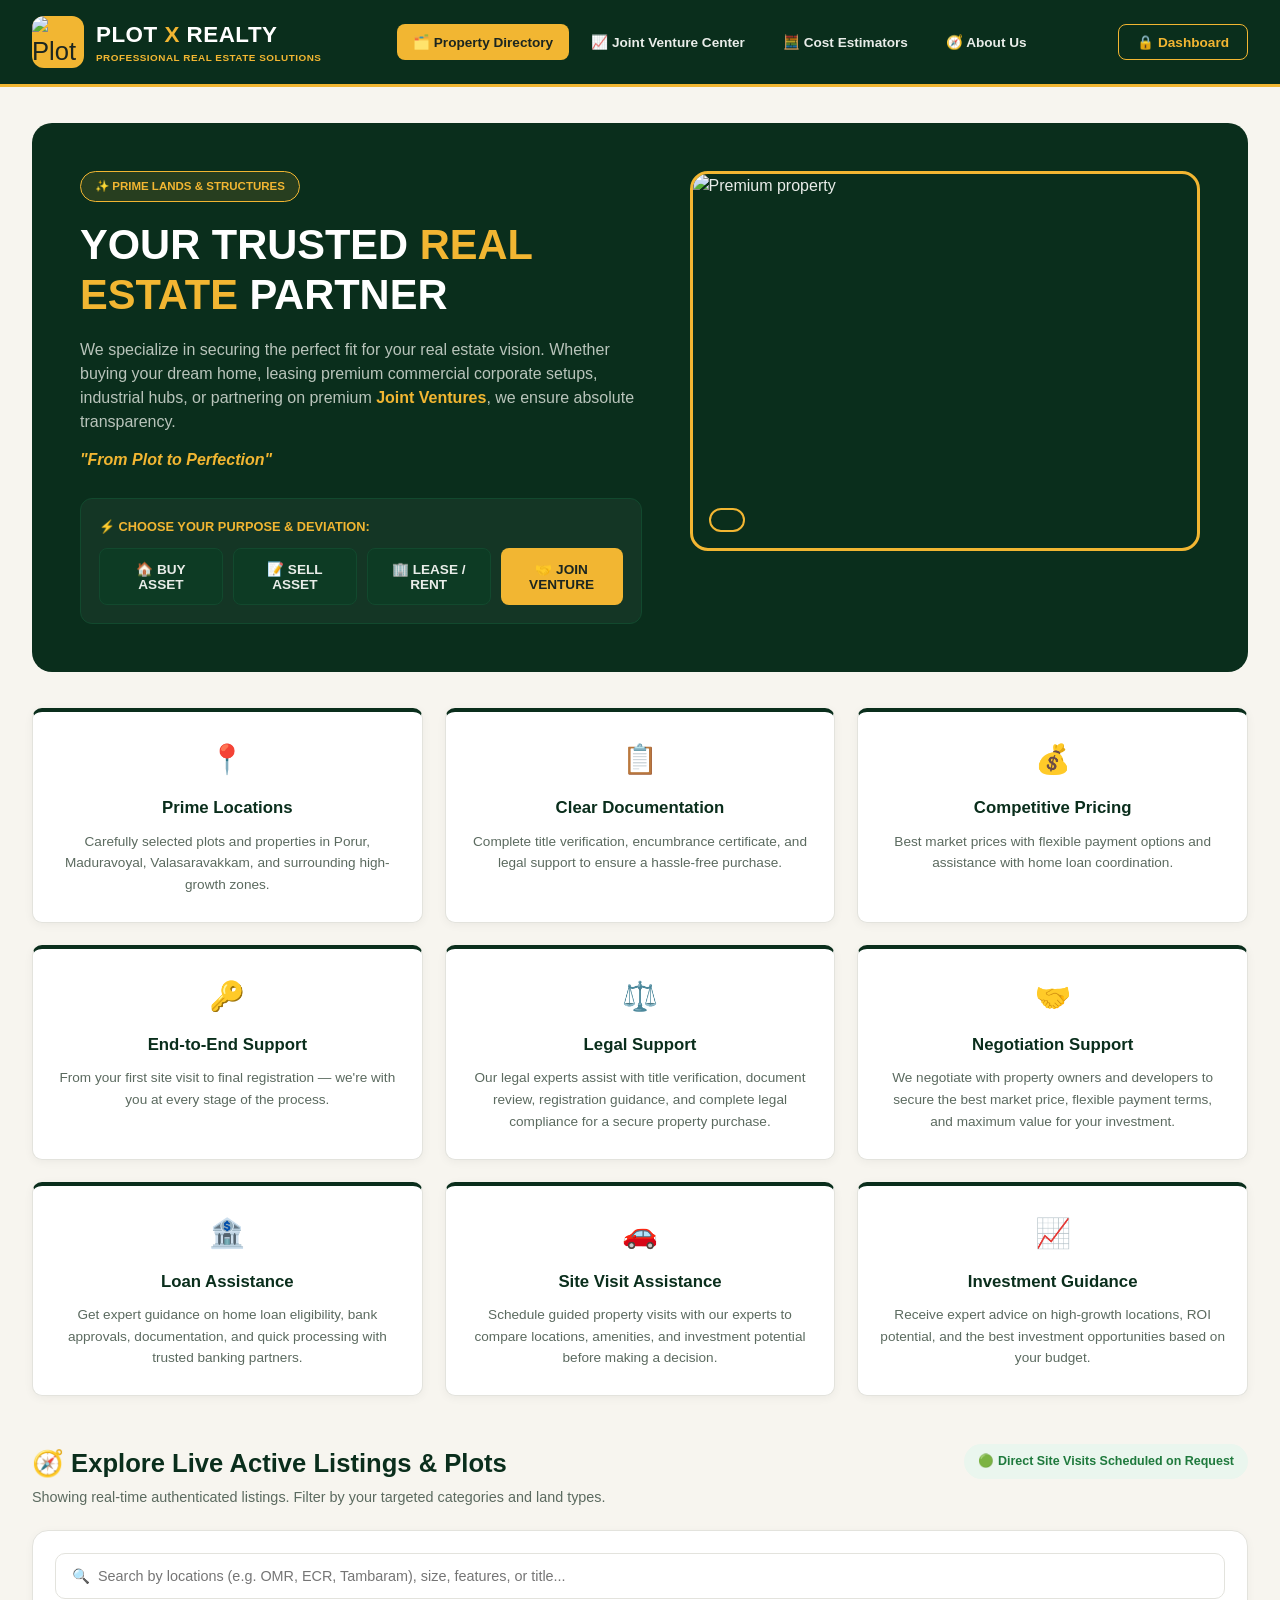
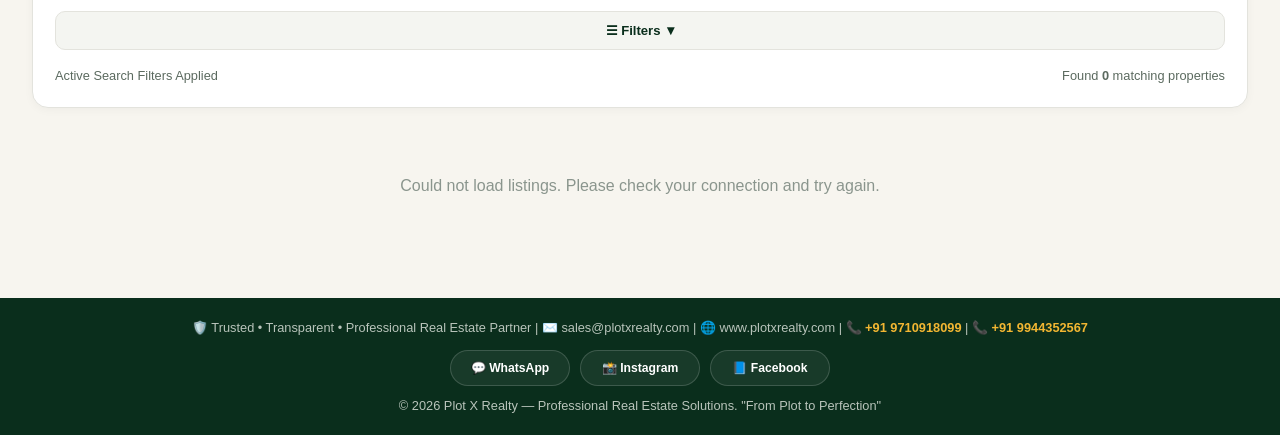
==== commit b6af064a: "Replace logo with PNG" ====
--- a/plotx-main/index.html
+++ b/plotx-main/index.html
@@ -14,7 +14,7 @@
     <div class="logo-block">
       <div class="logo-icon" id="headerLogoIcon">
         <span id="logoEmoji" class="hidden">🏢</span>
-        <img id="headerLogoImg" src="assets/logo.svg" alt="Plot X Realty logo">
+        <img id="headerLogoImg" src="assets/logo.png" alt="Plot X Realty logo">
         
       </div>
       <div class="logo-text">
@@ -393,7 +393,7 @@
     <div class="admin-login-card">
       <div class="logo-icon lg" id="loginLogoIcon">
         <span id="loginLogoEmoji" class="hidden">🏢</span>
-        <img id="loginLogoImg" src="assets/logo.svg" alt="Plot X Realty logo">
+        <img id="loginLogoImg" src="assets/logo.png" alt="Plot X Realty logo">
       </div>
       <h2>Admin Panel Login</h2>
       <p>Sign in to manage Plot X Realty listings.</p>
@@ -584,7 +584,7 @@
         <p class="form-subtitle">The Plot X Realty logo is permanently fixed. Admins cannot replace or reset the logo.</p>
         <div class="logo-preview-wrap">
           <div class="logo-preview-box locked">
-            <img src="assets/logo.svg" alt="Locked Plot X Realty logo">
+            <img src="assets/logo.png" alt="Locked Plot X Realty logo">
           </div>
         </div>
         <span class="locked-badge">🔐 LOGO LOCKED</span>
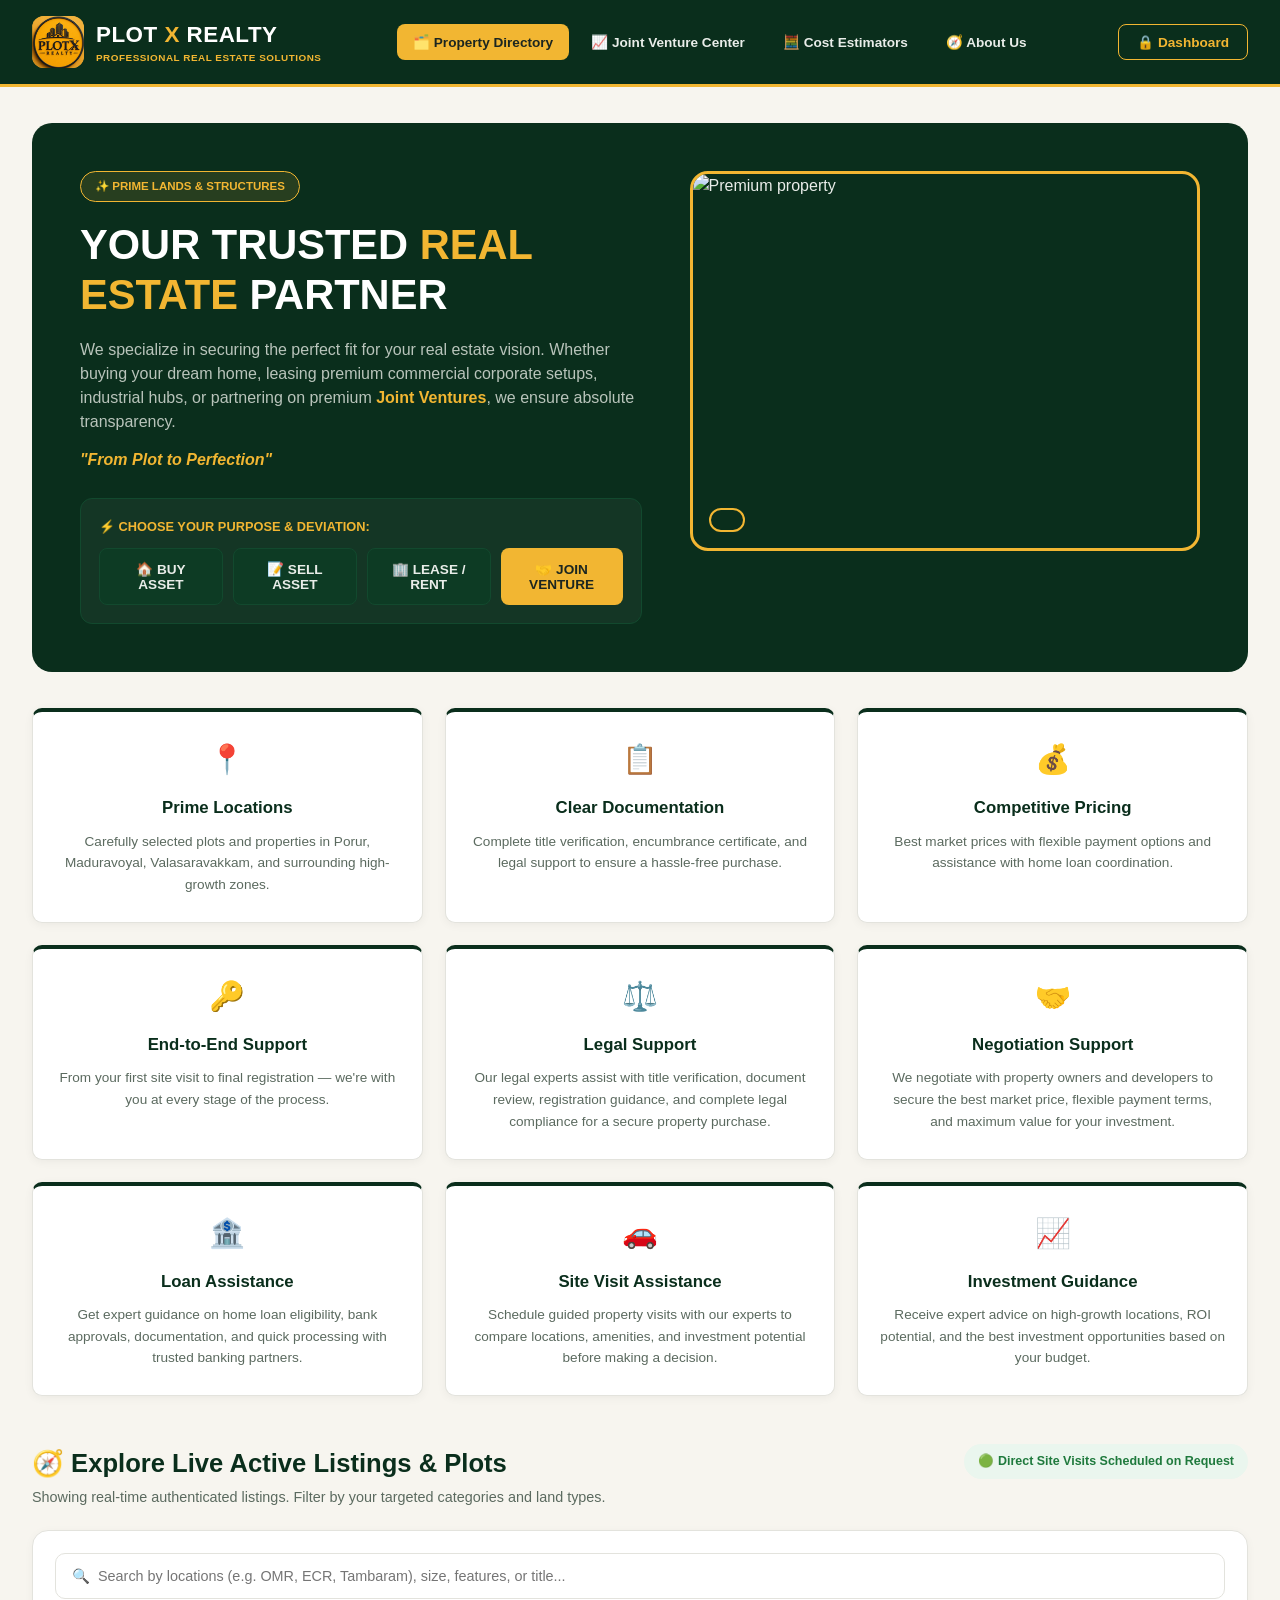
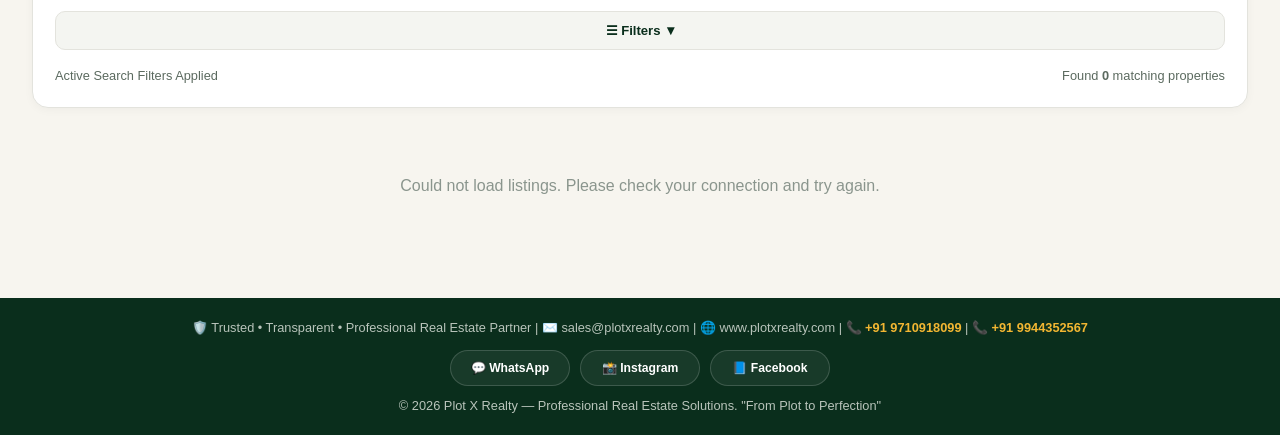
==== commit ff6b981d: "Update index.html" ====
--- a/plotx-main/index.html
+++ b/plotx-main/index.html
@@ -662,8 +662,8 @@
   </div>
   <div class="footer-socials" aria-label="Social media links">
     <a class="social-link whatsapp" id="whatsappLink" href="#" aria-label="WhatsApp">💬 WhatsApp</a>
-    <a class="social-link instagram" id="instagramLink" href="#" aria-label="Instagram">📸 Instagram</a>
-    <a class="social-link facebook" id="facebookLink" href="#" aria-label="Facebook">📘 Facebook</a>
+    <a class="social-link instagram" id="instagramLink" href="https://www.instagram.com/stories/plot_x_realestate_agency/3985693577401861210?utm_source=ig_story_item_share&stkn=MXhicWZvbTd6bW42Zg==" aria-label="Instagram">📸 Instagram</a>
+    <a class="social-link facebook" id="facebookLink" href="https://www.facebook.com/PLOTXREALTY" aria-label="Facebook">📘 Facebook</a>
   </div>
   <p>© 2026 Plot X Realty — Professional Real Estate Solutions. "From Plot to Perfection"</p>
 </footer>
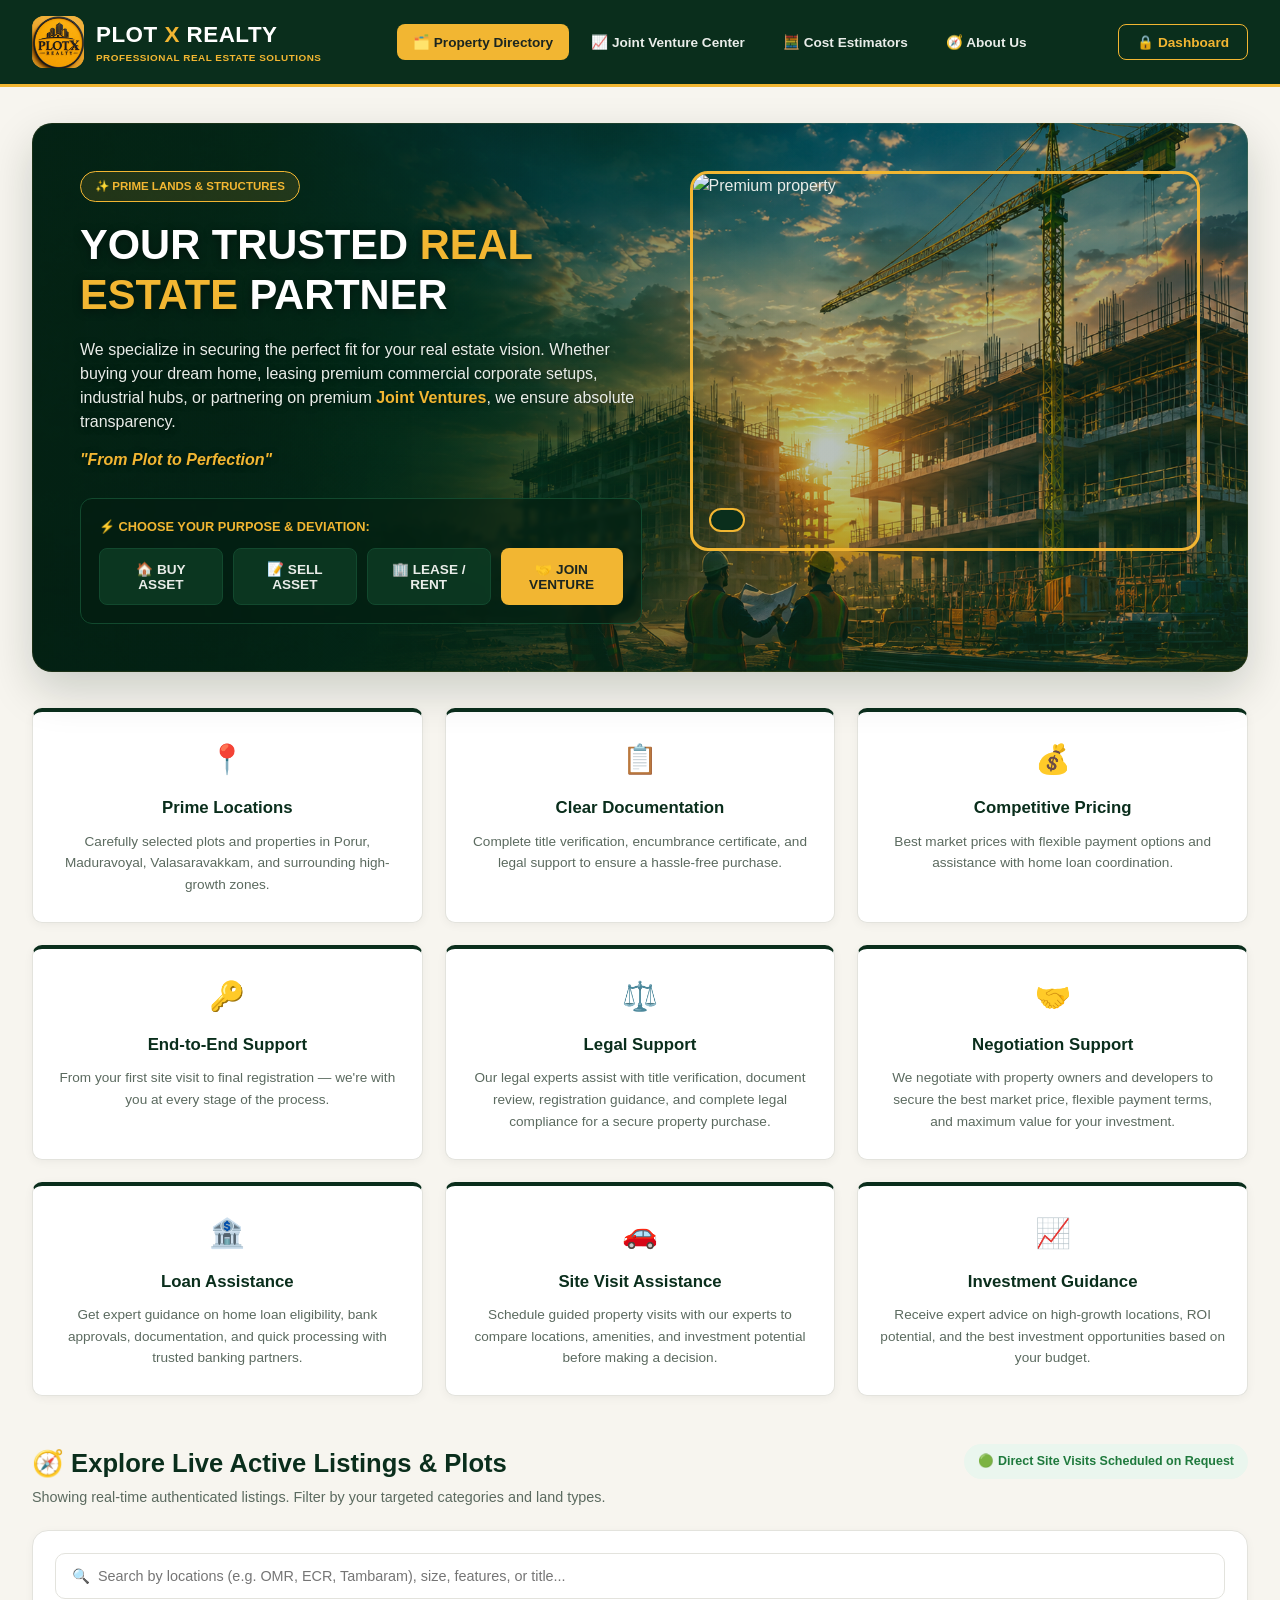
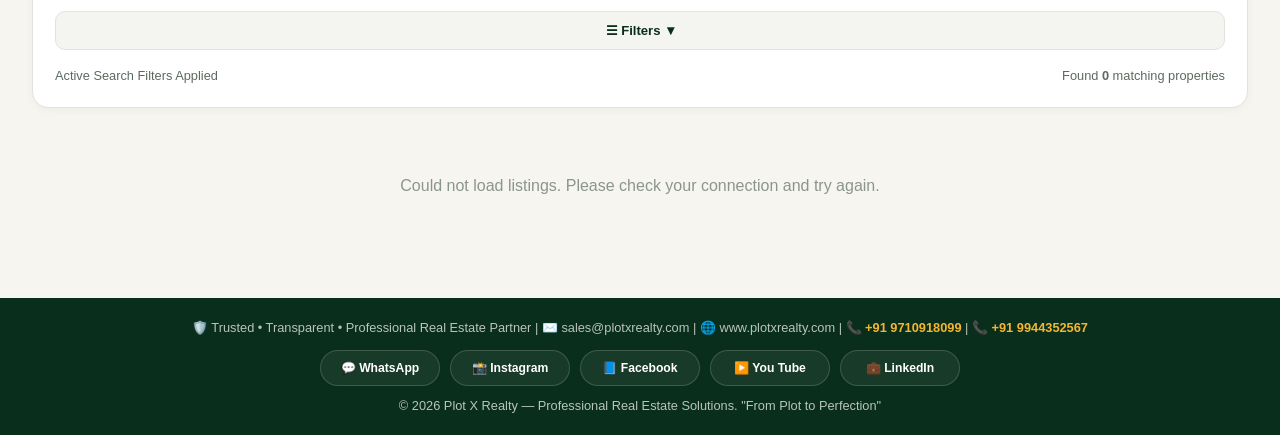
==== commit 3a290ed4: "Update social media links in footer" ====
--- a/plotx-main/index.html
+++ b/plotx-main/index.html
@@ -661,9 +661,11 @@
     <span>📞 <a href="tel:+919944352567">+91 9944352567</a></span>
   </div>
   <div class="footer-socials" aria-label="Social media links">
-    <a class="social-link whatsapp" id="whatsappLink" href="#" aria-label="WhatsApp">💬 WhatsApp</a>
+    <a class="social-link whatsapp"id="whatsappLink"href="https://wa.me/919710918099"target="_blank">💬 WhatsApp</a>
     <a class="social-link instagram" id="instagramLink" href="https://www.instagram.com/stories/plot_x_realestate_agency/3985693577401861210?utm_source=ig_story_item_share&stkn=MXhicWZvbTd6bW42Zg==" aria-label="Instagram">📸 Instagram</a>
     <a class="social-link facebook" id="facebookLink" href="https://www.facebook.com/PLOTXREALTY" aria-label="Facebook">📘 Facebook</a>
+    <a class="social-link You Tube" id="You Tube" href="https://youtube.com/@plotxrealtychannel?si=TG_jmT__7yBqa0A6" aria-label="You Tube">▶️ You Tube </a>
+    <a class="social-link linkedin"id="linkedinLink"href="https://www.linkedin.com/in/plotx-realty?utm_source=share_via&utm_content=profile&utm_medium=member_android"target="_blank">💼 LinkedIn</a>
   </div>
   <p>© 2026 Plot X Realty — Professional Real Estate Solutions. "From Plot to Perfection"</p>
 </footer>
--- a/plotx-main/style.css
+++ b/plotx-main/style.css
@@ -14,28 +14,79 @@
   --radius-sm:8px;
   font-size:16px;
 }
-*{box-sizing:border-box;margin:0;padding:0;}
+
+*{
+  box-sizing:border-box;
+  margin:0;
+  padding:0;
+}
+
 body{
   font-family:'Segoe UI',Arial,sans-serif;
   background:var(--cream);
   color:#1c2620;
   line-height:1.5;
 }
-img{max-width:100%;display:block;}
-button{font-family:inherit;cursor:pointer;border:none;background:none;}
-input,select,textarea{font-family:inherit;}
-.gold{color:var(--gold);}
-.hidden{display:none !important;}
-.logo-icon img{width:100%;height:100%;object-fit:cover;border-radius:12px;}
-.logo-preview-wrap{margin:14px 0 18px;}
+
+img{
+  max-width:100%;
+  display:block;
+}
+
+button{
+  font-family:inherit;
+  cursor:pointer;
+  border:none;
+  background:none;
+}
+
+input,
+select,
+textarea{
+  font-family:inherit;
+}
+
+.gold{
+  color:var(--gold);
+}
+
+.hidden{
+  display:none !important;
+}
+
+.logo-icon img{
+  width:100%;
+  height:100%;
+  object-fit:cover;
+  border-radius:12px;
+}
+
+.logo-preview-wrap{
+  margin:14px 0 18px;
+}
+
 .logo-preview-box{
-  width:96px;height:96px;border-radius:14px;
-  background:var(--gold);display:flex;align-items:center;justify-content:center;
-  font-size:2.2rem;overflow:hidden;border:2px solid var(--border-soft);
-}
-.logo-preview-box img{width:100%;height:100%;object-fit:cover;}
+  width:96px;
+  height:96px;
+  border-radius:14px;
+  background:var(--gold);
+  display:flex;
+  align-items:center;
+  justify-content:center;
+  font-size:2.2rem;
+  overflow:hidden;
+  border:2px solid var(--border-soft);
+}
+
+.logo-preview-box img{
+  width:100%;
+  height:100%;
+  object-fit:cover;
+}
+
 
 /* ============ TOPBAR ============ */
+
 .topbar{
   background:#08210f;
   color:var(--gold);
@@ -47,9 +98,23 @@
   flex-wrap:wrap;
   gap:8px;
 }
-.topbar-left span, .topbar-right span{color:var(--gold);}
-.topbar .sep{opacity:.5;margin:0 6px;}
-.topbar-right{display:flex;align-items:center;gap:10px;}
+
+.topbar-left span,
+.topbar-right span{
+  color:var(--gold);
+}
+
+.topbar .sep{
+  opacity:.5;
+  margin:0 6px;
+}
+
+.topbar-right{
+  display:flex;
+  align-items:center;
+  gap:10px;
+}
+
 .btn-call{
   background:var(--gold);
   color:#1c2620;
@@ -61,7 +126,9 @@
   white-space:nowrap;
 }
 
+
 /* ============ HEADER ============ */
+
 .main-header{
   background:var(--green-900);
   display:flex;
@@ -72,27 +139,81 @@
   gap:16px;
   border-bottom:3px solid var(--gold);
 }
-.logo-block{display:flex;align-items:center;gap:12px;}
-.header-top-row{display:flex;align-items:center;justify-content:space-between;}
-.nav-toggle-btn{display:none;}
-.nav-drawer-close{display:none;}
-.nav-drawer-backdrop{display:none;}
+
+.logo-block{
+  display:flex;
+  align-items:center;
+  gap:12px;
+}
+
+.header-top-row{
+  display:flex;
+  align-items:center;
+  justify-content:space-between;
+}
+
+.nav-toggle-btn{
+  display:none;
+}
+
+.nav-drawer-close{
+  display:none;
+}
+
+.nav-drawer-backdrop{
+  display:none;
+}
+
 .logo-icon{
-  width:52px;height:52px;background:var(--gold);
-  border-radius:12px;display:flex;align-items:center;justify-content:center;
-  font-size:1.6rem;position:relative;
-}
-.logo-icon.lg{width:70px;height:70px;font-size:2rem;margin:0 auto 12px;}
+  width:52px;
+  height:52px;
+  background:var(--gold);
+  border-radius:12px;
+  display:flex;
+  align-items:center;
+  justify-content:center;
+  font-size:1.6rem;
+  position:relative;
+}
+
+.logo-icon.lg{
+  width:70px;
+  height:70px;
+  font-size:2rem;
+  margin:0 auto 12px;
+}
+
 .pro-badge{
-  position:absolute;bottom:-6px;right:-6px;
-  background:#1c2620;color:var(--gold);
-  font-size:.55rem;font-weight:700;
-  padding:1px 5px;border-radius:4px;
-}
-.logo-text h1{color:#fff;font-size:1.4rem;letter-spacing:.5px;}
-.logo-text p{color:var(--gold);font-size:.62rem;font-weight:700;letter-spacing:.5px;}
-
-.main-nav{display:flex;gap:6px;flex-wrap:wrap;}
+  position:absolute;
+  bottom:-6px;
+  right:-6px;
+  background:#1c2620;
+  color:var(--gold);
+  font-size:.55rem;
+  font-weight:700;
+  padding:1px 5px;
+  border-radius:4px;
+}
+
+.logo-text h1{
+  color:#fff;
+  font-size:1.4rem;
+  letter-spacing:.5px;
+}
+
+.logo-text p{
+  color:var(--gold);
+  font-size:.62rem;
+  font-weight:700;
+  letter-spacing:.5px;
+}
+
+.main-nav{
+  display:flex;
+  gap:6px;
+  flex-wrap:wrap;
+}
+
 .nav-link{
   color:var(--text-light);
   font-size:.85rem;
@@ -102,8 +223,15 @@
   transition:.15s;
   white-space:nowrap;
 }
-.nav-link:hover{background:var(--green-700);}
-.nav-link.active{background:var(--gold);color:#1c2620;}
+
+.nav-link:hover{
+  background:var(--green-700);
+}
+
+.nav-link.active{
+  background:var(--gold);
+  color:#1c2620;
+}
 
 .dashboard-btn{
   border:1.5px solid var(--gold);
@@ -114,22 +242,83 @@
   font-size:.85rem;
   white-space:nowrap;
 }
-.dashboard-btn:hover{background:var(--gold);color:#1c2620;}
+
+.dashboard-btn:hover{
+  background:var(--gold);
+  color:#1c2620;
+}
+
 
 /* ============ PAGE SWITCH ============ */
-.page{display:none;padding:36px 32px 60px;max-width:1400px;margin:0 auto;}
-.page.active{display:block;}
-
-/* ============ HERO ============ */
+
+.page{
+  display:none;
+  padding:36px 32px 60px;
+  max-width:1400px;
+  margin:0 auto;
+}
+
+.page.active{
+  display:block;
+}
+
+
+/* ======================================================
+   HERO — PREMIUM CONSTRUCTION BACKGROUND
+   (local image + lighter overlay so photo is clearly visible)
+====================================================== */
+
 .hero{
-  background:var(--green-900);
+  position:relative;
+
+  background:
+    linear-gradient(
+      90deg,
+      rgba(5,30,18,.60) 0%,
+      rgba(5,38,22,.48) 38%,
+      rgba(5,38,22,.28) 65%,
+      rgba(5,30,18,.35) 100%
+    ),
+    url("assets/construction-bg.png")
+    center center / cover no-repeat;
+
   border-radius:20px;
   padding:48px;
   display:grid;
   grid-template-columns:1.1fr 1fr;
   gap:48px;
   color:var(--text-light);
-}
+
+  overflow:hidden;
+  isolation:isolate;
+
+  box-shadow:
+    0 18px 45px rgba(5,30,18,.18),
+    inset 0 0 0 1px rgba(242,182,50,.10);
+}
+
+/* subtle premium image overlay */
+.hero::before{
+  content:"";
+  position:absolute;
+  inset:0;
+  background:
+    linear-gradient(
+      135deg,
+      rgba(8,33,15,.15),
+      transparent 45%,
+      rgba(242,182,50,.04)
+    );
+  pointer-events:none;
+  z-index:-1;
+}
+
+/* Keep hero content above background */
+.hero > *{
+  position:relative;
+  z-index:1;
+}
+
 .pill{
   display:inline-block;
   background:rgba(242,182,50,.12);
@@ -141,6 +330,7 @@
   border-radius:20px;
   margin-bottom:18px;
 }
+
 .pill-outline{
   display:inline-block;
   border:1px solid var(--gold-dark);
@@ -151,21 +341,54 @@
   border-radius:20px;
   margin-bottom:14px;
 }
+
 .hero-title{
   font-size:2.6rem;
   font-weight:800;
   line-height:1.2;
   color:#fff;
   margin-bottom:18px;
-}
-.hero-desc{color:var(--text-muted);margin-bottom:14px;max-width:560px;}
-.hero-quote{color:var(--gold);font-style:italic;font-weight:600;margin-bottom:26px;}
-
-.purpose-box{background:rgba(255,255,255,.04);border:1px solid var(--green-700);border-radius:12px;padding:18px;}
-.purpose-label{color:var(--gold);font-size:.8rem;font-weight:700;margin-bottom:12px;}
-.purpose-buttons{display:flex;gap:10px;flex-wrap:wrap;}
+  text-shadow:0 2px 10px rgba(0,0,0,.45);
+}
+
+.hero-desc{
+  color:var(--text-light);
+  margin-bottom:14px;
+  max-width:560px;
+  text-shadow:0 1px 6px rgba(0,0,0,.5);
+}
+
+.hero-quote{
+  color:var(--gold);
+  font-style:italic;
+  font-weight:600;
+  margin-bottom:26px;
+  text-shadow:0 1px 6px rgba(0,0,0,.5);
+}
+
+.purpose-box{
+  background:rgba(5,30,18,.55);
+  border:1px solid var(--green-700);
+  border-radius:12px;
+  padding:18px;
+  backdrop-filter:blur(2px);
+}
+
+.purpose-label{
+  color:var(--gold);
+  font-size:.8rem;
+  font-weight:700;
+  margin-bottom:12px;
+}
+
+.purpose-buttons{
+  display:flex;
+  gap:10px;
+  flex-wrap:wrap;
+}
+
 .purpose-btn{
-  background:var(--green-800);
+  background:rgba(13,59,36,.85);
   border:1px solid var(--green-700);
   color:var(--text-light);
   padding:12px 16px;
@@ -175,17 +398,30 @@
   flex:1;
   min-width:120px;
 }
-.purpose-btn:hover{background:var(--green-700);}
+
+.purpose-btn:hover{
+  background:var(--green-700);
+}
+
 .gold-btn{
   background:var(--gold);
   color:#1c2620 !important;
   font-weight:700;
   border-radius:8px;
 }
-.gold-btn:hover{background:var(--gold-dark);}
-.purpose-btn.gold-btn{border:none;}
-
-.hero-right{position:relative;}
+
+.gold-btn:hover{
+  background:var(--gold-dark);
+}
+
+.purpose-btn.gold-btn{
+  border:none;
+}
+
+.hero-right{
+  position:relative;
+}
+
 .hero-image-card{
   position:relative;
   border:3px solid var(--gold);
@@ -193,428 +429,1505 @@
   overflow:hidden;
   min-height:380px;
 }
-.hero-image-card img{width:100%;height:100%;object-fit:cover;position:absolute;inset:0;}
+
+.hero-image-card img{
+  width:100%;
+  height:100%;
+  object-fit:cover;
+  position:absolute;
+  inset:0;
+}
+
 .hero-image-overlay{
-  position:relative;z-index:2;
+  position:relative;
+  z-index:2;
   margin-top:250px;
   background:linear-gradient(to top,rgba(0,0,0,.85),transparent);
-  padding:20px;color:#fff;
-}
-.chip{background:rgba(0,0,0,.5);color:var(--gold);font-size:.7rem;font-weight:700;padding:4px 10px;border-radius:6px;}
-.hero-image-overlay h3{font-size:1.3rem;margin:8px 0;}
-.overlay-bottom{display:flex;gap:8px;}
-.tag-jv{background:#5b3fd6;color:#fff;font-size:.68rem;font-weight:700;padding:4px 10px;border-radius:6px;}
+  padding:20px;
+  color:#fff;
+}
+
+.chip{
+  background:rgba(0,0,0,.5);
+  color:var(--gold);
+  font-size:.7rem;
+  font-weight:700;
+  padding:4px 10px;
+  border-radius:6px;
+}
+
+.hero-image-overlay h3{
+  font-size:1.3rem;
+  margin:8px 0;
+}
+
+.overlay-bottom{
+  display:flex;
+  gap:8px;
+}
+
+.tag-jv{
+  background:#5b3fd6;
+  color:#fff;
+  font-size:.68rem;
+  font-weight:700;
+  padding:4px 10px;
+  border-radius:6px;
+}
+
 .clear-title-badge{
-  position:absolute;bottom:16px;left:16px;z-index:3;
+  position:absolute;
+  bottom:16px;
+  left:16px;
+  z-index:3;
   background:var(--green-900);
   border:2px solid var(--gold);
   border-radius:12px;
   padding:10px 16px;
-  display:flex;align-items:center;gap:10px;
-  color:#fff;font-size:.8rem;
-}
-.clear-title-badge b{color:var(--gold);}
+  display:flex;
+  align-items:center;
+  gap:10px;
+  color:#fff;
+  font-size:.8rem;
+}
+
+.clear-title-badge b{
+  color:var(--gold);
+}
+
 
 /* ============ WHY CHOOSE US ============ */
-.why-us-section{margin-top:36px;}
+
+.why-us-section{
+  margin-top:36px;
+}
+
 .why-us-grid{
   display:grid;
   grid-template-columns:repeat(3,1fr);
   gap:22px;
 }
+
 .why-us-card{
-  background:#fff;border:1px solid var(--border-soft);border-top:4px solid var(--green-900);
-  border-radius:10px;padding:26px 22px;text-align:center;
+  background:#fff;
+  border:1px solid var(--border-soft);
+  border-top:4px solid var(--green-900);
+  border-radius:10px;
+  padding:26px 22px;
+  text-align:center;
   box-shadow:0 2px 10px rgba(0,0,0,.05);
 }
-.why-us-icon{font-size:1.8rem;margin-bottom:14px;}
-.why-us-card h3{font-size:1.05rem;color:var(--green-900);margin-bottom:10px;}
-.why-us-card p{font-size:.85rem;color:#5b6a5f;line-height:1.6;}
+
+.why-us-icon{
+  font-size:1.8rem;
+  margin-bottom:14px;
+}
+
+.why-us-card h3{
+  font-size:1.05rem;
+  color:var(--green-900);
+  margin-bottom:10px;
+}
+
+.why-us-card p{
+  font-size:.85rem;
+  color:#5b6a5f;
+  line-height:1.6;
+}
+
 
 /* ============ DIRECTORY ============ */
-.directory-section{margin-top:48px;}
-.directory-heading{display:flex;justify-content:space-between;align-items:flex-start;flex-wrap:wrap;gap:12px;margin-bottom:22px;}
-.directory-heading h2{font-size:1.6rem;color:var(--green-900);}
-.directory-heading p{color:#5b6a5f;font-size:.9rem;margin-top:4px;}
+
+.directory-section{
+  margin-top:48px;
+}
+
+.directory-heading{
+  display:flex;
+  justify-content:space-between;
+  align-items:flex-start;
+  flex-wrap:wrap;
+  gap:12px;
+  margin-bottom:22px;
+}
+
+.directory-heading h2{
+  font-size:1.6rem;
+  color:var(--green-900);
+}
+
+.directory-heading p{
+  color:#5b6a5f;
+  font-size:.9rem;
+  margin-top:4px;
+}
+
 .live-chip{
-  background:#eaf6ee;color:#1f7a3d;
-  font-size:.78rem;font-weight:700;padding:8px 14px;border-radius:20px;
+  background:#eaf6ee;
+  color:#1f7a3d;
+  font-size:.78rem;
+  font-weight:700;
+  padding:8px 14px;
+  border-radius:20px;
   white-space:nowrap;
 }
 
 .search-box{
-  background:#fff;border:1px solid var(--border-soft);
-  border-radius:16px;padding:22px;
+  background:#fff;
+  border:1px solid var(--border-soft);
+  border-radius:16px;
+  padding:22px;
   box-shadow:0 2px 10px rgba(0,0,0,.04);
 }
+
 #searchInput{
-  width:100%;padding:14px 16px;
-  border:1px solid var(--border-soft);border-radius:10px;
-  font-size:.9rem;margin-bottom:12px;
-  background:#fff;color:#1c2620;
-}
-#searchInput[readonly]{cursor:text;}
+  width:100%;
+  padding:14px 16px;
+  border:1px solid var(--border-soft);
+  border-radius:10px;
+  font-size:.9rem;
+  margin-bottom:12px;
+  background:#fff;
+  color:#1c2620;
+}
+
+#searchInput[readonly]{
+  cursor:text;
+}
+
 #searchInput:-webkit-autofill,
 #searchInput:-webkit-autofill:hover,
 #searchInput:-webkit-autofill:focus{
   -webkit-text-fill-color:#1c2620;
   transition:background-color 9999s ease-out 0s;
 }
+
 .filter-toggle-btn{
-  display:flex;align-items:center;justify-content:center;gap:7px;
-  width:100%;padding:11px 15px;margin:0 0 12px;
-  background:#f4f5f1;color:var(--green-900);
-  border:1px solid var(--border-soft);border-radius:10px;
-  font-size:.82rem;font-weight:800;cursor:pointer;
+  display:flex;
+  align-items:center;
+  justify-content:center;
+  gap:7px;
+  width:100%;
+  padding:11px 15px;
+  margin:0 0 12px;
+  background:#f4f5f1;
+  color:var(--green-900);
+  border:1px solid var(--border-soft);
+  border-radius:10px;
+  font-size:.82rem;
+  font-weight:800;
+  cursor:pointer;
   transition:.18s ease;
 }
-.filter-toggle-btn:hover{background:#eaf0eb;border-color:#cbd8ce;}
-.filter-chevron{font-size:.9rem;line-height:1;}
-.filter-row{display:none;grid-template-columns:1fr;gap:18px;
-  padding:16px;border:1px solid #e1e6e1;border-radius:12px;background:#fbfcfa;
-}
-.filter-row.show{display:grid;}
-.filter-label{display:flex;align-items:center;gap:6px;font-size:.78rem;font-weight:800;color:var(--green-900);margin-bottom:10px;}
-.filter-btns{display:flex;flex-wrap:wrap;gap:8px;}
-.filter-scroll{flex-wrap:nowrap;overflow-x:auto;overflow-y:hidden;padding:2px 2px 8px;scroll-behavior:smooth;scrollbar-width:thin;}
-.filter-scroll .filter-btn{flex:0 0 auto;white-space:nowrap;}
-.filter-sub-label{font-size:.66rem;font-weight:800;letter-spacing:.45px;color:#8a958d;margin:12px 0 7px;}
-.subcategory-filter-row{padding-bottom:6px;}
-.purpose-filter-group,.subcategory-filter-group{width:100%;}
-.subcategory-filter-group{padding-top:2px;border-top:1px solid #e7ebe7;}
+
+.filter-toggle-btn:hover{
+  background:#eaf0eb;
+  border-color:#cbd8ce;
+}
+
+.filter-chevron{
+  font-size:.9rem;
+  line-height:1;
+}
+
+.filter-row{
+  display:none;
+  grid-template-columns:1fr;
+  gap:18px;
+  padding:16px;
+  border:1px solid #e1e6e1;
+  border-radius:12px;
+  background:#fbfcfa;
+}
+
+.filter-row.show{
+  display:grid;
+}
+
+.filter-label{
+  display:flex;
+  align-items:center;
+  gap:6px;
+  font-size:.78rem;
+  font-weight:800;
+  color:var(--green-900);
+  margin-bottom:10px;
+}
+
+.filter-btns{
+  display:flex;
+  flex-wrap:wrap;
+  gap:8px;
+}
+
+.filter-scroll{
+  flex-wrap:nowrap;
+  overflow-x:auto;
+  overflow-y:hidden;
+  padding:2px 2px 8px;
+  scroll-behavior:smooth;
+  scrollbar-width:thin;
+}
+
+.filter-scroll .filter-btn{
+  flex:0 0 auto;
+  white-space:nowrap;
+}
+
+.filter-sub-label{
+  font-size:.66rem;
+  font-weight:800;
+  letter-spacing:.45px;
+  color:#8a958d;
+  margin:12px 0 7px;
+}
+
+.subcategory-filter-row{
+  padding-bottom:6px;
+}
+
+.purpose-filter-group,
+.subcategory-filter-group{
+  width:100%;
+}
+
+.subcategory-filter-group{
+  padding-top:2px;
+  border-top:1px solid #e7ebe7;
+}
+
 .filter-btn{
-  padding:9px 14px;border-radius:8px;
-  background:#f2f2ee;color:#33413a;
-  font-size:.8rem;font-weight:600;
+  padding:9px 14px;
+  border-radius:8px;
+  background:#f2f2ee;
+  color:#33413a;
+  font-size:.8rem;
+  font-weight:600;
   border:1px solid transparent;
 }
-.filter-btn:hover{background:#e6e6df;}
-.filter-btn.active{background:var(--green-900);color:#fff;}
-.filter-btn.gold-fill.active{background:var(--gold);color:#1c2620;}
-.results-row{display:flex;justify-content:space-between;margin-top:16px;font-size:.8rem;color:#5b6a5f;}
+
+.filter-btn:hover{
+  background:#e6e6df;
+}
+
+.filter-btn.active{
+  background:var(--green-900);
+  color:#fff;
+}
+
+.filter-btn.gold-fill.active{
+  background:var(--gold);
+  color:#1c2620;
+}
+
+.results-row{
+  display:flex;
+  justify-content:space-between;
+  margin-top:16px;
+  font-size:.8rem;
+  color:#5b6a5f;
+}
 
 .listing-grid{
   display:grid;
-  grid-template-columns:repeat(auto-fill,minmax(320px,1fr));
-  gap:22px;margin-top:26px;
-}
+  grid-template-columns:repeat(3,minmax(0,1fr));
+  gap:22px;
+  margin-top:26px;
+}
+
 .listing-card{
-  background:#fff;border:1px solid var(--border-soft);
-  border-radius:16px;overflow:hidden;
+  background:#fff;
+  border:1px solid var(--border-soft);
+  border-radius:16px;
+  overflow:hidden;
   box-shadow:0 2px 10px rgba(0,0,0,.05);
   transition:.2s;
 }
-.listing-card:hover{transform:translateY(-3px);box-shadow:0 8px 22px rgba(0,0,0,.09);}
-.listing-img-wrap{position:relative;height:275px;overflow:hidden;}
-.listing-img-wrap img{width:100%;height:100%;object-fit:cover;}
+
+.listing-card:hover{
+  transform:translateY(-3px);
+  box-shadow:0 8px 22px rgba(0,0,0,.09);
+}
+
+.listing-img-wrap{
+  position:relative;
+  height:275px;
+  overflow:hidden;
+}
+
+.listing-img-wrap img{
+  width:100%;
+  height:100%;
+  object-fit:cover;
+}
+
 .badge-purpose{
-  position:absolute;top:10px;left:10px;
-  padding:5px 10px;border-radius:6px;font-size:.68rem;font-weight:800;color:#fff;
-}
-.badge-purpose.Buy{background:#1f7a3d;}
-.badge-purpose.Sell{background:#b3541e;}
-.badge-purpose.Rent{background:#1c2c8c;}
-.badge-purpose.Lease{background:#5b6a5f;}
-.badge-purpose.JointVenture{background:var(--gold);color:#1c2620;}
+  position:absolute;
+  top:10px;
+  left:10px;
+  padding:5px 10px;
+  border-radius:6px;
+  font-size:.68rem;
+  font-weight:800;
+  color:#fff;
+}
+
+.badge-purpose.Buy{
+  background:#1f7a3d;
+}
+
+.badge-purpose.Sell{
+  background:#b3541e;
+}
+
+.badge-purpose.Rent{
+  background:#1c2c8c;
+}
+
+.badge-purpose.Lease{
+  background:#5b6a5f;
+}
+
+.badge-purpose.JointVenture{
+  background:var(--gold);
+  color:#1c2620;
+}
+
 .badge-cat{
-  position:absolute;top:10px;left:10px;margin-top:30px;
-  background:#fff;color:#1c2620;font-size:.66rem;font-weight:700;
-  padding:4px 9px;border-radius:6px;
-}
+  position:absolute;
+  top:10px;
+  left:10px;
+  margin-top:30px;
+  background:#fff;
+  color:#1c2620;
+  font-size:.66rem;
+  font-weight:700;
+  padding:4px 9px;
+  border-radius:6px;
+}
+
 .badge-id{
-  position:absolute;top:10px;right:10px;
-  background:rgba(0,0,0,.6);color:#fff;font-size:.65rem;
-  padding:4px 9px;border-radius:6px;
-}
+  position:absolute;
+  top:10px;
+  right:10px;
+  background:rgba(0,0,0,.6);
+  color:#fff;
+  font-size:.65rem;
+  padding:4px 9px;
+  border-radius:6px;
+}
+
 .badge-ratio{
-  position:absolute;bottom:0;left:0;right:0;
+  position:absolute;
+  bottom:0;
+  left:0;
+  right:0;
   background:linear-gradient(to top,rgba(0,0,0,.75),transparent);
-  color:#fff;font-size:.75rem;font-weight:700;padding:20px 10px 8px;
-}
-.listing-body{padding:14px 16px 18px;}
-.listing-body h3{font-size:.95rem;color:var(--green-900);margin-bottom:4px;}
-.listing-loc{font-size:.78rem;color:#6a776e;margin-bottom:9px;}
-.listing-price-row{display:flex;justify-content:space-between;align-items:center;margin-bottom:10px;}
-.listing-price-row .label{font-size:.68rem;color:#8a958d;font-weight:700;letter-spacing:.4px;}
-.listing-price-row .price{font-size:1.08rem;font-weight:800;color:var(--green-900);}
+  color:#fff;
+  font-size:.75rem;
+  font-weight:700;
+  padding:20px 10px 8px;
+}
+
+.listing-body{
+  padding:14px 16px 18px;
+}
+
+.listing-body h3{
+  font-size:.95rem;
+  color:var(--green-900);
+  margin-bottom:4px;
+}
+
+.listing-loc{
+  font-size:.78rem;
+  color:#6a776e;
+  margin-bottom:9px;
+}
+
+.listing-price-row{
+  display:flex;
+  justify-content:space-between;
+  align-items:center;
+  margin-bottom:10px;
+}
+
+.listing-price-row .label{
+  font-size:.68rem;
+  color:#8a958d;
+  font-weight:700;
+  letter-spacing:.4px;
+}
+
+.listing-price-row .price{
+  font-size:1.08rem;
+  font-weight:800;
+  color:var(--green-900);
+}
+
 .listing-area{
-  background:#f5f6f2;border-radius:8px;padding:8px 12px;
-  display:flex;justify-content:space-between;font-size:.8rem;margin-bottom:10px;
-}
-.listing-desc{font-size:.82rem;color:#5b6a5f;margin-bottom:12px;}
-.tag-row{display:flex;flex-wrap:wrap;gap:6px;}
+  background:#f5f6f2;
+  border-radius:8px;
+  padding:8px 12px;
+  display:flex;
+  justify-content:space-between;
+  font-size:.8rem;
+  margin-bottom:10px;
+}
+
+.listing-desc{
+  font-size:.82rem;
+  color:#5b6a5f;
+  margin-bottom:12px;
+}
+
+.tag-row{
+  display:flex;
+  flex-wrap:wrap;
+  gap:6px;
+}
+
 .feature-tag{
-  background:#fff4e0;color:var(--gold-dark);font-size:.68rem;font-weight:700;
-  padding:4px 10px;border-radius:20px;
-}
-.no-results{grid-column:1/-1;text-align:center;padding:40px;color:#8a958d;}
-
-/* Card action buttons (Call Agent / Enquiry) */
-.card-actions{display:flex;gap:8px;margin-top:14px;}
+  background:#fff4e0;
+  color:var(--gold-dark);
+  font-size:.68rem;
+  font-weight:700;
+  padding:4px 10px;
+  border-radius:20px;
+}
+
+.no-results{
+  grid-column:1/-1;
+  text-align:center;
+  padding:40px;
+  color:#8a958d;
+}
+
+
+/* Card action buttons */
+
+.card-actions{
+  display:flex;
+  gap:8px;
+  margin-top:14px;
+}
+
 .card-btn{
-  flex:1;text-align:center;padding:10px;border-radius:8px;
-  font-size:.78rem;font-weight:700;text-decoration:none;
-}
-.call-btn{background:var(--green-900);color:#fff;}
-.call-btn:hover{background:var(--green-700);}
-.enquiry-btn{background:var(--gold);color:#1c2620;}
-.enquiry-btn:hover{background:var(--gold-dark);}
+  flex:1;
+  text-align:center;
+  padding:10px;
+  border-radius:8px;
+  font-size:.78rem;
+  font-weight:700;
+  text-decoration:none;
+}
+
+.call-btn{
+  background:var(--green-900);
+  color:#fff;
+}
+
+.call-btn:hover{
+  background:var(--green-700);
+}
+
+.enquiry-btn{
+  background:var(--gold);
+  color:#1c2620;
+}
+
+.enquiry-btn:hover{
+  background:var(--gold-dark);
+}
+
 
 /* ============ JV CENTER ============ */
+
 .jv-banner{
-  background:var(--green-900);color:#fff;border-radius:16px;
-  padding:32px;border:2px solid var(--gold);margin-bottom:30px;
-}
-.jv-banner h2{font-size:1.8rem;margin:10px 0 12px;}
-.jv-banner p{color:var(--text-muted);max-width:900px;}
-.jv-cards{display:grid;grid-template-columns:repeat(auto-fit,minmax(230px,1fr));gap:20px;margin-bottom:36px;}
-.jv-card{background:#fff;border:1px solid var(--border-soft);border-radius:14px;padding:22px;}
-.jv-icon{font-size:1.6rem;margin-bottom:10px;}
-.jv-card h3{font-size:1rem;color:var(--green-900);margin-bottom:8px;}
-.jv-card p{font-size:.83rem;color:#5b6a5f;}
-
-.estimator-header-box{background:var(--green-900);color:#fff;border-radius:14px 14px 0 0;padding:20px 26px;}
-.estimator-header-box p{color:var(--gold);font-size:.75rem;font-weight:700;letter-spacing:.5px;}
+  background:var(--green-900);
+  color:#fff;
+  border-radius:16px;
+  padding:32px;
+  border:2px solid var(--gold);
+  margin-bottom:30px;
+}
+
+.jv-banner h2{
+  font-size:1.8rem;
+  margin:10px 0 12px;
+}
+
+.jv-banner p{
+  color:var(--text-muted);
+  max-width:900px;
+}
+
+.jv-cards{
+  display:grid;
+  grid-template-columns:repeat(auto-fit,minmax(230px,1fr));
+  gap:20px;
+  margin-bottom:36px;
+}
+
+.jv-card{
+  background:#fff;
+  border:1px solid var(--border-soft);
+  border-radius:14px;
+  padding:22px;
+}
+
+.jv-icon{
+  font-size:1.6rem;
+  margin-bottom:10px;
+}
+
+.jv-card h3{
+  font-size:1rem;
+  color:var(--green-900);
+  margin-bottom:8px;
+}
+
+.jv-card p{
+  font-size:.83rem;
+  color:#5b6a5f;
+}
+
+.estimator-header-box{
+  background:var(--green-900);
+  color:#fff;
+  border-radius:14px 14px 0 0;
+  padding:20px 26px;
+}
+
+.estimator-header-box p{
+  color:var(--gold);
+  font-size:.75rem;
+  font-weight:700;
+  letter-spacing:.5px;
+}
+
 .jv-estimator-grid{
-  display:grid;grid-template-columns:1fr 1fr;gap:0;
-  background:#fff;border:1px solid var(--border-soft);border-top:none;border-radius:0 0 14px 14px;
+  display:grid;
+  grid-template-columns:1fr 1fr;
+  gap:0;
+  background:#fff;
+  border:1px solid var(--border-soft);
+  border-top:none;
+  border-radius:0 0 14px 14px;
   overflow:hidden;
 }
-.jv-step-box{padding:26px;}
-.jv-step-box:first-child{border-right:1px solid var(--border-soft);}
-.jv-step-box h4{font-size:.85rem;color:var(--green-900);letter-spacing:.5px;margin-bottom:16px;}
-.jv-step-box label{display:block;font-size:.78rem;font-weight:700;color:#5b6a5f;margin:12px 0 6px;}
-.jv-step-box input{width:100%;padding:10px 12px;border:1px solid var(--border-soft);border-radius:8px;font-size:.9rem;}
-.calc-btn{margin-top:20px;width:100%;background:var(--green-900);color:#fff;padding:12px;border-radius:8px;font-weight:700;}
-.calc-btn:hover{background:var(--green-700);}
-.jv-output{font-size:.88rem;color:#33413a;}
-.jv-output .out-row{display:flex;justify-content:space-between;padding:8px 0;border-bottom:1px dashed var(--border-soft);}
-.jv-output .out-total{font-weight:800;color:var(--green-900);font-size:1.05rem;padding-top:12px;}
+
+.jv-step-box{
+  padding:26px;
+}
+
+.jv-step-box:first-child{
+  border-right:1px solid var(--border-soft);
+}
+
+.jv-step-box h4{
+  font-size:.85rem;
+  color:var(--green-900);
+  letter-spacing:.5px;
+  margin-bottom:16px;
+}
+
+.jv-step-box label{
+  display:block;
+  font-size:.78rem;
+  font-weight:700;
+  color:#5b6a5f;
+  margin:12px 0 6px;
+}
+
+.jv-step-box input{
+  width:100%;
+  padding:10px 12px;
+  border:1px solid var(--border-soft);
+  border-radius:8px;
+  font-size:.9rem;
+}
+
+.calc-btn{
+  margin-top:20px;
+  width:100%;
+  background:var(--green-900);
+  color:#fff;
+  padding:12px;
+  border-radius:8px;
+  font-weight:700;
+}
+
+.calc-btn:hover{
+  background:var(--green-700);
+}
+
+.jv-output{
+  font-size:.88rem;
+  color:#33413a;
+}
+
+.jv-output .out-row{
+  display:flex;
+  justify-content:space-between;
+  padding:8px 0;
+  border-bottom:1px dashed var(--border-soft);
+}
+
+.jv-output .out-total{
+  font-weight:800;
+  color:var(--green-900);
+  font-size:1.05rem;
+  padding-top:12px;
+}
+
 
 /* ============ COST ESTIMATOR ============ */
-.estimator-hero{background:var(--green-900);color:#fff;text-align:center;padding:40px;border-radius:16px 16px 0 0;}
-.estimator-hero h2{font-size:1.5rem;margin-bottom:6px;}
-.estimator-hero p{color:var(--gold);font-size:.75rem;font-weight:700;letter-spacing:1px;}
+
+.estimator-hero{
+  background:var(--green-900);
+  color:#fff;
+  text-align:center;
+  padding:40px;
+  border-radius:16px 16px 0 0;
+}
+
+.estimator-hero h2{
+  font-size:1.5rem;
+  margin-bottom:6px;
+}
+
+.estimator-hero p{
+  color:var(--gold);
+  font-size:.75rem;
+  font-weight:700;
+  letter-spacing:1px;
+}
+
 .estimator-grid{
-  display:grid;grid-template-columns:1.1fr 1fr;
-  background:var(--green-900);border-radius:0 0 16px 16px;padding:0 0 40px;
+  display:grid;
+  grid-template-columns:1.1fr 1fr;
+  background:var(--green-900);
+  border-radius:0 0 16px 16px;
+  padding:0 0 40px;
   gap:24px;
 }
-.estimator-config, .estimator-output{
-  background:var(--green-800);border-radius:14px;padding:26px;margin:0 30px;color:#fff;
-}
-.estimator-config-head{display:flex;justify-content:space-between;align-items:center;margin-bottom:16px;}
-.estimator-config-head h3{font-size:1.05rem;}
-.estimator-config-head button{color:var(--gold);font-size:.78rem;font-weight:700;}
-.est-label{display:flex;justify-content:space-between;font-size:.78rem;font-weight:700;color:var(--gold);margin:18px 0 8px;}
-.est-val{color:#fff;}
-#autoPopulate{width:100%;padding:12px;border-radius:8px;border:1px solid var(--green-700);background:var(--green-900);color:#fff;}
-input[type="range"]{width:100%;accent-color:var(--gold);margin-bottom:8px;}
+
+.estimator-config,
+.estimator-output{
+  background:var(--green-800);
+  border-radius:14px;
+  padding:26px;
+  margin:0 30px;
+  color:#fff;
+}
+
+.estimator-config-head{
+  display:flex;
+  justify-content:space-between;
+  align-items:center;
+  margin-bottom:16px;
+}
+
+.estimator-config-head h3{
+  font-size:1.05rem;
+}
+
+.estimator-config-head button{
+  color:var(--gold);
+  font-size:.78rem;
+  font-weight:700;
+}
+
+.est-label{
+  display:flex;
+  justify-content:space-between;
+  font-size:.78rem;
+  font-weight:700;
+  color:var(--gold);
+  margin:18px 0 8px;
+}
+
+.est-val{
+  color:#fff;
+}
+
+#autoPopulate{
+  width:100%;
+  padding:12px;
+  border-radius:8px;
+  border:1px solid var(--green-700);
+  background:var(--green-900);
+  color:#fff;
+}
+
+input[type="range"]{
+  width:100%;
+  accent-color:var(--gold);
+  margin-bottom:8px;
+}
+
 .estimator-config input[type="number"]{
-  width:100%;padding:10px 12px;border-radius:8px;border:1px solid var(--green-700);
-  background:var(--green-900);color:#fff;
-}
-.tier-btns{display:grid;grid-template-columns:repeat(4,1fr);gap:8px;margin-top:8px;}
+  width:100%;
+  padding:10px 12px;
+  border-radius:8px;
+  border:1px solid var(--green-700);
+  background:var(--green-900);
+  color:#fff;
+}
+
+.tier-btns{
+  display:grid;
+  grid-template-columns:repeat(4,1fr);
+  gap:8px;
+  margin-top:8px;
+}
+
 .tier-btns button{
-  padding:12px 6px;border-radius:8px;border:1px solid var(--green-700);
-  background:var(--green-900);color:#fff;font-size:.72rem;font-weight:600;
-}
-.tier-btns button.active{background:var(--gold);color:#1c2620;border-color:var(--gold);}
-
-.est-quote-label{color:var(--gold);font-size:.72rem;font-weight:700;letter-spacing:1px;}
-.estimator-output h3{font-size:1.3rem;margin:6px 0 4px;}
-.ref-id{font-size:.72rem;color:var(--text-muted);margin-bottom:20px;}
-.est-row{display:flex;justify-content:space-between;align-items:center;padding:14px 0;border-bottom:1px solid var(--green-700);}
-.est-row b{font-size:.85rem;}
-.est-row p{font-size:.72rem;color:var(--text-muted);margin-top:2px;}
-.est-amount{font-weight:800;font-size:1.05rem;}
-.est-total{display:flex;justify-content:space-between;align-items:center;padding-top:20px;font-size:1rem;font-weight:700;}
-.est-total .est-amount{font-size:1.4rem;}
+  padding:12px 6px;
+  border-radius:8px;
+  border:1px solid var(--green-700);
+  background:var(--green-900);
+  color:#fff;
+  font-size:.72rem;
+  font-weight:600;
+}
+
+.tier-btns button.active{
+  background:var(--gold);
+  color:#1c2620;
+  border-color:var(--gold);
+}
+
+.est-quote-label{
+  color:var(--gold);
+  font-size:.72rem;
+  font-weight:700;
+  letter-spacing:1px;
+}
+
+.estimator-output h3{
+  font-size:1.3rem;
+  margin:6px 0 4px;
+}
+
+.ref-id{
+  font-size:.72rem;
+  color:var(--text-muted);
+  margin-bottom:20px;
+}
+
+.est-row{
+  display:flex;
+  justify-content:space-between;
+  align-items:center;
+  padding:14px 0;
+  border-bottom:1px solid var(--green-700);
+}
+
+.est-row b{
+  font-size:.85rem;
+}
+
+.est-row p{
+  font-size:.72rem;
+  color:var(--text-muted);
+  margin-top:2px;
+}
+
+.est-amount{
+  font-weight:800;
+  font-size:1.05rem;
+}
+
+.est-total{
+  display:flex;
+  justify-content:space-between;
+  align-items:center;
+  padding-top:20px;
+  font-size:1rem;
+  font-weight:700;
+}
+
+.est-total .est-amount{
+  font-size:1.4rem;
+}
+
 
 /* ============ ABOUT ============ */
-.about-hero{background:var(--green-900);color:#fff;text-align:center;padding:44px;border-radius:16px;margin-bottom:30px;}
-.about-hero h2{font-size:2rem;margin-bottom:8px;}
-.about-hero p{color:var(--gold);font-size:.78rem;font-weight:700;letter-spacing:1px;}
-.about-grid{display:grid;grid-template-columns:1.4fr 1fr;gap:24px;background:var(--green-900);border-radius:16px;padding:36px;color:#fff;}
-.about-text h3{font-size:1.5rem;margin-bottom:14px;}
-.about-text p{color:var(--text-muted);margin-bottom:14px;font-size:.9rem;}
-.about-subhead{color:var(--gold);font-size:1.05rem;font-weight:800;margin:24px 0 12px;}
-.about-list{margin:0 0 6px 0;padding-left:22px;}
-.about-list li{color:var(--text-muted);font-size:.9rem;margin-bottom:8px;line-height:1.5;}
-.about-stats{display:grid;grid-template-columns:repeat(4,1fr);gap:16px;margin-top:24px;border-top:1px solid var(--green-700);padding-top:24px;}
-.about-stats h3{font-size:1.6rem;}
-.about-stats p{font-size:.68rem;color:var(--text-muted);font-weight:700;}
-.about-contact{background:var(--green-800);border-radius:14px;padding:24px;position:sticky;top:20px;align-self:start;}
-.about-contact h4{color:var(--gold);font-size:.85rem;margin-bottom:18px;letter-spacing:.5px;}
-.contact-item{display:flex;gap:12px;align-items:flex-start;margin-bottom:18px;font-size:.85rem;}
-.contact-item small{color:var(--text-muted);font-size:.68rem;font-weight:700;letter-spacing:.5px;}
-.about-btns{display:flex;gap:10px;margin-top:20px;flex-wrap:wrap;}
-.about-btns button{flex:1;padding:12px;border-radius:8px;font-weight:700;font-size:.8rem;min-width:140px;}
-.outline-btn{border:1.5px solid var(--gold);color:var(--gold);background:transparent;}
-.outline-btn:hover{background:var(--gold);color:#1c2620;}
+
+.about-hero{
+  background:var(--green-900);
+  color:#fff;
+  text-align:center;
+  padding:44px;
+  border-radius:16px;
+  margin-bottom:30px;
+}
+
+.about-hero h2{
+  font-size:2rem;
+  margin-bottom:8px;
+}
+
+.about-hero p{
+  color:var(--gold);
+  font-size:.78rem;
+  font-weight:700;
+  letter-spacing:1px;
+}
+
+.about-grid{
+  display:grid;
+  grid-template-columns:1.4fr 1fr;
+  gap:24px;
+  background:var(--green-900);
+  border-radius:16px;
+  padding:36px;
+  color:#fff;
+}
+
+.about-text h3{
+  font-size:1.5rem;
+  margin-bottom:14px;
+}
+
+.about-text p{
+  color:var(--text-muted);
+  margin-bottom:14px;
+  font-size:.9rem;
+}
+
+.about-subhead{
+  color:var(--gold);
+  font-size:1.05rem;
+  font-weight:800;
+  margin:24px 0 12px;
+}
+
+.about-list{
+  margin:0 0 6px 0;
+  padding-left:22px;
+}
+
+.about-list li{
+  color:var(--text-muted);
+  font-size:.9rem;
+  margin-bottom:8px;
+  line-height:1.5;
+}
+
+.about-stats{
+  display:grid;
+  grid-template-columns:repeat(4,1fr);
+  gap:16px;
+  margin-top:24px;
+  border-top:1px solid var(--green-700);
+  padding-top:24px;
+}
+
+.about-stats h3{
+  font-size:1.6rem;
+}
+
+.about-stats p{
+  font-size:.68rem;
+  color:var(--text-muted);
+  font-weight:700;
+}
+
+.about-contact{
+  background:var(--green-800);
+  border-radius:14px;
+  padding:24px;
+  position:sticky;
+  top:20px;
+  align-self:start;
+}
+
+.about-contact h4{
+  color:var(--gold);
+  font-size:.85rem;
+  margin-bottom:18px;
+  letter-spacing:.5px;
+}
+
+.contact-item{
+  display:flex;
+  gap:12px;
+  align-items:flex-start;
+  margin-bottom:18px;
+  font-size:.85rem;
+}
+
+.contact-item small{
+  color:var(--text-muted);
+  font-size:.68rem;
+  font-weight:700;
+  letter-spacing:.5px;
+}
+
+.about-btns{
+  display:flex;
+  gap:10px;
+  margin-top:20px;
+  flex-wrap:wrap;
+}
+
+.about-btns button{
+  flex:1;
+  padding:12px;
+  border-radius:8px;
+  font-weight:700;
+  font-size:.8rem;
+  min-width:140px;
+}
+
+.outline-btn{
+  border:1.5px solid var(--gold);
+  color:var(--gold);
+  background:transparent;
+}
+
+.outline-btn:hover{
+  background:var(--gold);
+  color:#1c2620;
+}
+
 
 /* ============ ADMIN ============ */
-.admin-login-wrap{display:flex;justify-content:center;padding:40px 0;}
+
+.admin-login-wrap{
+  display:flex;
+  justify-content:center;
+  padding:40px 0;
+}
+
 .admin-login-card{
-  background:var(--green-900);color:#fff;border-radius:18px;border:2px solid var(--gold);
-  padding:42px;width:100%;max-width:420px;text-align:center;
-}
-.admin-login-card h2{margin-bottom:6px;}
-.admin-login-card p{color:var(--text-muted);font-size:.85rem;margin-bottom:22px;}
+  background:var(--green-900);
+  color:#fff;
+  border-radius:18px;
+  border:2px solid var(--gold);
+  padding:42px;
+  width:100%;
+  max-width:420px;
+  text-align:center;
+}
+
+.admin-login-card h2{
+  margin-bottom:6px;
+}
+
+.admin-login-card p{
+  color:var(--text-muted);
+  font-size:.85rem;
+  margin-bottom:22px;
+}
+
 .admin-login-card input{
-  width:100%;padding:13px 14px;border-radius:8px;border:1px solid var(--green-700);
-  background:var(--green-800);color:#fff;margin-bottom:14px;font-size:.9rem;
-}
-.wide{width:100%;padding:14px;font-size:.9rem;}
-.login-hint{margin-top:16px;font-size:.75rem;color:var(--gold);}
-.login-error{margin-top:12px;color:#ff8080;font-size:.82rem;min-height:18px;}
-
-.admin-dashboard{padding-top:6px;}
-.admin-top{display:flex;justify-content:space-between;align-items:center;margin-bottom:24px;flex-wrap:wrap;gap:12px;}
-.admin-top h2{color:var(--green-900);}
-.admin-top p{color:#5b6a5f;font-size:.85rem;margin-top:2px;}
-.admin-grid{display:grid;grid-template-columns:1.1fr .9fr;gap:26px;}
+  width:100%;
+  padding:13px 14px;
+  border-radius:8px;
+  border:1px solid var(--green-700);
+  background:var(--green-800);
+  color:#fff;
+  margin-bottom:14px;
+  font-size:.9rem;
+}
+
+.wide{
+  width:100%;
+  padding:14px;
+  font-size:.9rem;
+}
+
+.login-hint{
+  margin-top:16px;
+  font-size:.75rem;
+  color:var(--gold);
+}
+
+.login-error{
+  margin-top:12px;
+  color:#ff8080;
+  font-size:.82rem;
+  min-height:18px;
+}
+
+.admin-dashboard{
+  padding-top:6px;
+}
+
+.admin-top{
+  display:flex;
+  justify-content:space-between;
+  align-items:center;
+  margin-bottom:24px;
+  flex-wrap:wrap;
+  gap:12px;
+}
+
+.admin-top h2{
+  color:var(--green-900);
+}
+
+.admin-top p{
+  color:#5b6a5f;
+  font-size:.85rem;
+  margin-top:2px;
+}
+
+.admin-grid{
+  display:grid;
+  grid-template-columns:1.1fr .9fr;
+  gap:26px;
+}
+
 .listing-form{
-  background:#fff;border:1px solid var(--border-soft);border-radius:16px;padding:26px;
+  background:#fff;
+  border:1px solid var(--border-soft);
+  border-radius:16px;
+  padding:26px;
   box-shadow:0 2px 10px rgba(0,0,0,.04);
 }
-.listing-form h3{color:var(--green-900);margin-bottom:16px;}
-.listing-form label{display:block;font-size:.78rem;font-weight:700;color:#33413a;margin:14px 0 6px;}
-.listing-form input, .listing-form select, .listing-form textarea{
-  width:100%;padding:11px 13px;border:1px solid var(--border-soft);border-radius:8px;font-size:.87rem;
-}
-.listing-form textarea{resize:vertical;}
-.form-row{display:grid;grid-template-columns:1fr 1fr;gap:14px;}
-.listing-form button[type="submit"]{margin-top:22px;}
-
-.admin-side h3{color:var(--green-900);margin-bottom:12px;font-size:1rem;}
-.preview-card{margin-bottom:26px;}
-.manage-list{display:flex;flex-direction:column;gap:12px;}
+
+.listing-form h3{
+  color:var(--green-900);
+  margin-bottom:16px;
+}
+
+.listing-form label{
+  display:block;
+  font-size:.78rem;
+  font-weight:700;
+  color:#33413a;
+  margin:14px 0 6px;
+}
+
+.listing-form input,
+.listing-form select,
+.listing-form textarea{
+  width:100%;
+  padding:11px 13px;
+  border:1px solid var(--border-soft);
+  border-radius:8px;
+  font-size:.87rem;
+}
+
+.listing-form textarea{
+  resize:vertical;
+}
+
+.form-row{
+  display:grid;
+  grid-template-columns:1fr 1fr;
+  gap:14px;
+}
+
+.listing-form button[type="submit"]{
+  margin-top:22px;
+}
+
+.admin-side h3{
+  color:var(--green-900);
+  margin-bottom:12px;
+  font-size:1rem;
+}
+
+.preview-card{
+  margin-bottom:26px;
+}
+
+.manage-list{
+  display:flex;
+  flex-direction:column;
+  gap:12px;
+}
+
 .manage-item{
-  background:#fff;border:1px solid var(--border-soft);border-radius:10px;
-  padding:12px 14px;display:flex;justify-content:space-between;align-items:center;gap:10px;
-}
-.manage-item-info b{font-size:.85rem;color:var(--green-900);display:block;}
-.manage-item-info span{font-size:.72rem;color:#8a958d;}
+  background:#fff;
+  border:1px solid var(--border-soft);
+  border-radius:10px;
+  padding:12px 14px;
+  display:flex;
+  justify-content:space-between;
+  align-items:center;
+  gap:10px;
+}
+
+.manage-item-info b{
+  font-size:.85rem;
+  color:var(--green-900);
+  display:block;
+}
+
+.manage-item-info span{
+  font-size:.72rem;
+  color:#8a958d;
+}
+
 .manage-item-actions button{
-  font-size:.72rem;font-weight:700;padding:6px 10px;border-radius:6px;
-}
-.btn-delete{background:#fde5e5;color:#b33131;}
-.btn-delete:hover{background:#f7c9c9;}
-.empty-note{color:#8a958d;font-size:.85rem;text-align:center;padding:20px;}
+  font-size:.72rem;
+  font-weight:700;
+  padding:6px 10px;
+  border-radius:6px;
+}
+
+.btn-delete{
+  background:#fde5e5;
+  color:#b33131;
+}
+
+.btn-delete:hover{
+  background:#f7c9c9;
+}
+
+.empty-note{
+  color:#8a958d;
+  font-size:.85rem;
+  text-align:center;
+  padding:20px;
+}
+
 
 /* ============ ADMIN STATS / SUBNAV / LEADS ============ */
-.admin-stats{display:grid;grid-template-columns:repeat(3,1fr);gap:18px;margin-bottom:26px;}
+
+.admin-stats{
+  display:grid;
+  grid-template-columns:repeat(3,1fr);
+  gap:18px;
+  margin-bottom:26px;
+}
+
 .stat-card{
-  background:#fff;border-left:4px solid var(--green-900);border-radius:10px;
-  padding:16px 20px;box-shadow:0 2px 8px rgba(0,0,0,.05);
-}
-.stat-card span{font-size:.7rem;font-weight:700;color:#8a958d;letter-spacing:.5px;}
-.stat-card b{display:block;font-size:1.8rem;margin-top:4px;}
-.stat-blue{border-left-color:#2451d6;}
-.stat-blue b{color:#2451d6;}
-.stat-green{border-left-color:#1f7a3d;}
-.stat-green b{color:#1f7a3d;}
-.stat-purple{border-left-color:#7b3fd6;}
-.stat-purple b{color:#7b3fd6;}
-
-.admin-subnav{display:flex;gap:8px;margin-bottom:24px;flex-wrap:wrap;}
+  background:#fff;
+  border-left:4px solid var(--green-900);
+  border-radius:10px;
+  padding:16px 20px;
+  box-shadow:0 2px 8px rgba(0,0,0,.05);
+}
+
+.stat-card span{
+  font-size:.7rem;
+  font-weight:700;
+  color:#8a958d;
+  letter-spacing:.5px;
+}
+
+.stat-card b{
+  display:block;
+  font-size:1.8rem;
+  margin-top:4px;
+}
+
+.stat-blue{
+  border-left-color:#2451d6;
+}
+
+.stat-blue b{
+  color:#2451d6;
+}
+
+.stat-green{
+  border-left-color:#1f7a3d;
+}
+
+.stat-green b{
+  color:#1f7a3d;
+}
+
+.stat-purple{
+  border-left-color:#7b3fd6;
+}
+
+.stat-purple b{
+  color:#7b3fd6;
+}
+
+.admin-subnav{
+  display:flex;
+  gap:8px;
+  margin-bottom:24px;
+  flex-wrap:wrap;
+}
+
 .admin-tab{
-  padding:10px 18px;border-radius:8px;font-weight:700;font-size:.85rem;
-  background:#f2f2ee;color:#33413a;border:1px solid transparent;
-}
-.admin-tab:hover{background:#e6e6df;}
-.admin-tab.active{background:var(--green-900);color:#fff;}
-.admin-subview.hidden{display:none;}
-
-.admin-side-head{display:flex;justify-content:space-between;align-items:center;margin-bottom:16px;flex-wrap:wrap;gap:10px;}
-.outline-btn.small{padding:8px 14px;font-size:.78rem;}
-.form-subtitle{color:#5b6a5f;font-size:.8rem;margin-bottom:4px;}
-.field-hint{font-size:.72rem;color:#8a958d;margin-top:4px;}
+  padding:10px 18px;
+  border-radius:8px;
+  font-weight:700;
+  font-size:.85rem;
+  background:#f2f2ee;
+  color:#33413a;
+  border:1px solid transparent;
+}
+
+.admin-tab:hover{
+  background:#e6e6df;
+}
+
+.admin-tab.active{
+  background:var(--green-900);
+  color:#fff;
+}
+
+.admin-subview.hidden{
+  display:none;
+}
+
+.admin-side-head{
+  display:flex;
+  justify-content:space-between;
+  align-items:center;
+  margin-bottom:16px;
+  flex-wrap:wrap;
+  gap:10px;
+}
+
+.outline-btn.small{
+  padding:8px 14px;
+  font-size:.78rem;
+}
+
+.form-subtitle{
+  color:#5b6a5f;
+  font-size:.8rem;
+  margin-bottom:4px;
+}
+
+.field-hint{
+  font-size:.72rem;
+  color:#8a958d;
+  margin-top:4px;
+}
 
 .banner-preview-wrap{
-  width:100%;max-width:480px;border-radius:12px;overflow:hidden;
-  border:2px solid var(--border-soft);margin:14px 0 18px;
-}
-.banner-preview-wrap img{width:100%;height:260px;object-fit:cover;}
-.banner-btn-row{display:flex;gap:10px;margin-top:18px;flex-wrap:wrap;}
-.banner-btn-row button{padding:12px 20px;font-size:.85rem;}
-
-.leads-table-wrap{background:#fff;border:1px solid var(--border-soft);border-radius:14px;padding:6px;overflow-x:auto;}
-.leads-table{width:100%;border-collapse:collapse;font-size:.82rem;min-width:760px;}
+  width:100%;
+  max-width:480px;
+  border-radius:12px;
+  overflow:hidden;
+  border:2px solid var(--border-soft);
+  margin:14px 0 18px;
+}
+
+.banner-preview-wrap img{
+  width:100%;
+  height:260px;
+  object-fit:cover;
+}
+
+.banner-btn-row{
+  display:flex;
+  gap:10px;
+  margin-top:18px;
+  flex-wrap:wrap;
+}
+
+.banner-btn-row button{
+  padding:12px 20px;
+  font-size:.85rem;
+}
+
+.leads-table-wrap{
+  background:#fff;
+  border:1px solid var(--border-soft);
+  border-radius:14px;
+  padding:6px;
+  overflow-x:auto;
+}
+
+.leads-table{
+  width:100%;
+  border-collapse:collapse;
+  font-size:.82rem;
+  min-width:760px;
+}
+
 .leads-table th{
-  text-align:left;padding:14px 16px;color:#8a958d;font-size:.7rem;
-  letter-spacing:.5px;border-bottom:1px solid var(--border-soft);
-}
-.leads-table td{padding:14px 16px;border-bottom:1px solid #f0f0eb;color:#33413a;}
-.leads-table tr:last-child td{border-bottom:none;}
+  text-align:left;
+  padding:14px 16px;
+  color:#8a958d;
+  font-size:.7rem;
+  letter-spacing:.5px;
+  border-bottom:1px solid var(--border-soft);
+}
+
+.leads-table td{
+  padding:14px 16px;
+  border-bottom:1px solid #f0f0eb;
+  color:#33413a;
+}
+
+.leads-table tr:last-child td{
+  border-bottom:none;
+}
+
 
 /* ============ ENQUIRY MODAL ============ */
+
 .modal-overlay{
-  position:fixed;inset:0;background:rgba(10,46,28,.55);
-  display:flex;align-items:center;justify-content:center;
-  z-index:999;padding:20px;
-}
-.modal-overlay.hidden{display:none;}
+  position:fixed;
+  inset:0;
+  background:rgba(10,46,28,.55);
+  display:flex;
+  align-items:center;
+  justify-content:center;
+  z-index:999;
+  padding:20px;
+}
+
+.modal-overlay.hidden{
+  display:none;
+}
+
 .modal-card{
-  background:#fff;border-radius:16px;padding:30px;max-width:440px;width:100%;
-  position:relative;max-height:90vh;overflow-y:auto;
-}
+  background:#fff;
+  border-radius:16px;
+  padding:30px;
+  max-width:440px;
+  width:100%;
+  position:relative;
+  max-height:90vh;
+  overflow-y:auto;
+}
+
 .modal-close{
-  position:absolute;top:14px;right:14px;font-size:1.1rem;color:#8a958d;
-  width:32px;height:32px;border-radius:50%;
-}
-.modal-close:hover{background:#f2f2ee;}
-.modal-card h3{color:var(--green-900);margin-bottom:6px;}
-.modal-sub{color:#5b6a5f;font-size:.82rem;margin-bottom:18px;}
-.modal-card label{display:block;font-size:.78rem;font-weight:700;color:#33413a;margin:12px 0 6px;}
-.modal-card input, .modal-card textarea{
-  width:100%;padding:11px 13px;border:1px solid var(--border-soft);border-radius:8px;font-size:.87rem;
-}
-.modal-card button[type="submit"]{margin-top:20px;}
-.enquiry-success{margin-top:16px;color:#1f7a3d;font-weight:700;text-align:center;font-size:.9rem;}
+  position:absolute;
+  top:14px;
+  right:14px;
+  font-size:1.1rem;
+  color:#8a958d;
+  width:32px;
+  height:32px;
+  border-radius:50%;
+}
+
+.modal-close:hover{
+  background:#f2f2ee;
+}
+
+.modal-card h3{
+  color:var(--green-900);
+  margin-bottom:6px;
+}
+
+.modal-sub{
+  color:#5b6a5f;
+  font-size:.82rem;
+  margin-bottom:18px;
+}
+
+.modal-card label{
+  display:block;
+  font-size:.78rem;
+  font-weight:700;
+  color:#33413a;
+  margin:12px 0 6px;
+}
+
+.modal-card input,
+.modal-card textarea{
+  width:100%;
+  padding:11px 13px;
+  border:1px solid var(--border-soft);
+  border-radius:8px;
+  font-size:.87rem;
+}
+
+.modal-card button[type="submit"]{
+  margin-top:20px;
+}
+
+.enquiry-success{
+  margin-top:16px;
+  color:#1f7a3d;
+  font-weight:700;
+  text-align:center;
+  font-size:.9rem;
+}
+
 
 /* ============ FOOTER ============ */
+
 .site-footer{
-  background:var(--green-900);color:var(--text-muted);
-  text-align:center;padding:20px;font-size:.8rem;
-}
-.site-footer a{color:var(--gold);text-decoration:none;font-weight:700;}
-.site-footer a:hover{color:var(--gold-dark);text-decoration:underline;}
-
-/* ============ RESPONSIVE ============ */
+  background:var(--green-900);
+  color:var(--text-muted);
+  text-align:center;
+  padding:20px;
+  font-size:.8rem;
+}
+
+.site-footer a{
+  color:var(--gold);
+  text-decoration:none;
+  font-weight:700;
+}
+
+.site-footer a:hover{
+  color:var(--gold-dark);
+  text-decoration:underline;
+}
+
+
+/* ======================================================
+   RESPONSIVE
+====================================================== */
+
 @media(max-width:960px){
-  .hero{grid-template-columns:1fr;}
-  .why-us-grid{grid-template-columns:1fr 1fr;}
-  .filter-row{grid-template-columns:1fr;}
-  .jv-estimator-grid{grid-template-columns:1fr;}
-  .jv-step-box:first-child{border-right:none;border-bottom:1px solid var(--border-soft);}
-  .estimator-grid{grid-template-columns:1fr;}
-  .estimator-config, .estimator-output{margin:0 20px;}
-  .about-grid{grid-template-columns:1fr;}
-  .about-stats{grid-template-columns:repeat(2,1fr);}
-  .admin-grid{grid-template-columns:1fr;}
-  .form-row{grid-template-columns:1fr;}
-  .admin-stats{grid-template-columns:1fr;}
-}
-@media(max-width:600px){
-  .main-header{padding:14px 16px;}
-  .page{padding:24px 16px 50px;}
-  .hero{padding:26px;}
-  .hero-title{font-size:1.8rem;}
-  .topbar{padding:8px 16px;font-size:.7rem;}
-  .why-us-grid{grid-template-columns:1fr;}
-}
-
-
-
-/* ======================================================
-   ENHANCED MOBILE RESPONSIVENESS (additions)
-====================================================== */
-
-/* ---------- Tablet / small laptop (≤960px) extra fixes ---------- */
-@media(max-width:960px){
-  .main-header{padding:14px 20px;}
+
+  .hero{
+    grid-template-columns:1fr;
+  }
+
+  .why-us-grid{
+    grid-template-columns:1fr 1fr;
+  }
+
+  .filter-row{
+    grid-template-columns:1fr;
+  }
+
+  .jv-estimator-grid{
+    grid-template-columns:1fr;
+  }
+
+  .jv-step-box:first-child{
+    border-right:none;
+    border-bottom:1px solid var(--border-soft);
+  }
+
+  .estimator-grid{
+    grid-template-columns:1fr;
+  }
+
+  .estimator-config,
+  .estimator-output{
+    margin:0 20px;
+  }
+
+  .about-grid{
+    grid-template-columns:1fr;
+  }
+
+  .about-stats{
+    grid-template-columns:repeat(2,1fr);
+  }
+
+  .admin-grid{
+    grid-template-columns:1fr;
+  }
+
+  .form-row{
+    grid-template-columns:1fr;
+  }
+
+  .admin-stats{
+    grid-template-columns:1fr;
+  }
+
+  .main-header{
+    padding:14px 20px;
+  }
+
   .main-nav{
     width:100%;
     order:3;
@@ -624,64 +1937,107 @@
     gap:8px;
     padding-bottom:4px;
   }
-  .main-nav::-webkit-scrollbar{height:4px;}
-  .nav-link{flex:0 0 auto;}
-  .directory-heading{flex-direction:column;align-items:flex-start;}
-  .admin-grid{grid-template-columns:1fr;}
-}
-
-/* ---------- Mobile (≤600px) ---------- */
+
+  .main-nav::-webkit-scrollbar{
+    height:4px;
+  }
+
+  .nav-link{
+    flex:0 0 auto;
+  }
+
+  .directory-heading{
+    flex-direction:column;
+    align-items:flex-start;
+  }
+}
+
+
+/* ======================================================
+   MOBILE
+====================================================== */
+
 @media(max-width:600px){
 
-  html{font-size:15px;}
-
-  /* Topbar: stack and shrink */
+  html{
+    font-size:15px;
+  }
+
   .topbar{
     flex-direction:column;
     align-items:flex-start;
     gap:6px;
     font-size:.68rem;
   }
+
   .topbar-left{
-    display:flex;flex-direction:column;gap:4px;
-  }
-  .topbar-left .sep{display:none;}
-  .topbar-right{width:100%;justify-content:flex-start;flex-wrap:wrap;}
-
-  /* Header / nav */
+    display:flex;
+    flex-direction:column;
+    gap:4px;
+  }
+
+  .topbar-left .sep{
+    display:none;
+  }
+
+  .topbar-right{
+    width:100%;
+    justify-content:flex-start;
+    flex-wrap:wrap;
+  }
+
   .main-header{
     flex-direction:column;
     align-items:stretch;
     gap:10px;
   }
-  .logo-block{justify-content:flex-start;text-align:left;}
-  .logo-text h1{font-size:1.15rem;}
-  /* Phone: keep the admin dashboard entry hidden from visitors. */
-  .dashboard-btn{display:none !important;}
+
+  .logo-block{
+    justify-content:flex-start;
+    text-align:left;
+  }
+
+  .logo-text h1{
+    font-size:1.15rem;
+  }
+
+  .dashboard-btn{
+    display:none !important;
+  }
+
   .nav-toggle-btn{
-    display:block;background:none;border:1.5px solid var(--gold);
-    color:var(--gold);font-size:1.2rem;line-height:1;
-    padding:8px 14px;border-radius:8px;
-  }
-
-  /* Dimmed backdrop behind the drawer */
+    display:block;
+    background:none;
+    border:1.5px solid var(--gold);
+    color:var(--gold);
+    font-size:1.2rem;
+    line-height:1;
+    padding:8px 14px;
+    border-radius:8px;
+  }
+
   .nav-drawer-backdrop{
     display:block;
-    position:fixed;inset:0;
+    position:fixed;
+    inset:0;
     background:rgba(0,0,0,0);
     pointer-events:none;
     transition:background .25s ease;
     z-index:998;
   }
+
   .nav-drawer-backdrop.show{
     background:rgba(0,0,0,.55);
     pointer-events:auto;
   }
 
-  /* Side drawer itself — slides in from the left */
   .main-nav{
-    position:fixed;top:0;left:0;bottom:0;
-    width:78%;max-width:300px;
+    position:fixed;
+    top:0;
+    left:0;
+    bottom:0;
+    width:78%;
+    max-width:300px;
     background:var(--green-900);
     display:flex;
     flex-direction:column;
@@ -694,142 +2050,470 @@
     overflow-y:auto;
     box-shadow:6px 0 24px rgba(0,0,0,.25);
   }
-  .main-nav.show{transform:translateX(0);}
+
+  .main-nav.show{
+    transform:translateX(0);
+  }
+
   .nav-drawer-close{
     display:block;
-    position:absolute;top:16px;right:16px;
-    width:34px;height:34px;
-    background:none;border:1px solid var(--green-700);
-    color:#fff;font-size:1.1rem;border-radius:8px;
-  }
+    position:absolute;
+    top:16px;
+    right:16px;
+    width:34px;
+    height:34px;
+    background:none;
+    border:1px solid var(--green-700);
+    color:#fff;
+    font-size:1.1rem;
+    border-radius:8px;
+  }
+
   .nav-link{
-    font-size:.9rem;padding:15px 10px;text-align:left;flex:none;
-    border-bottom:1px solid var(--green-700);border-radius:0;
-  }
-  .nav-link:last-child{border-bottom:none;}
-
-  /* Hero */
-  .hero{padding:20px;border-radius:14px;gap:24px;}
-  .hero-title{font-size:1.5rem;}
-  .hero-desc{font-size:.85rem;}
-  .purpose-buttons{display:grid;grid-template-columns:1fr 1fr;gap:10px;}
-  .purpose-btn{width:100%;min-width:0;padding:12px 8px;font-size:.8rem;}
-  .hero-image-card{min-height:220px;}
-
-  /* Why Us */
-  .why-us-grid{grid-template-columns:1fr;gap:14px;}
-  .why-us-card{padding:20px 16px;}
-
-  /* Directory / search */
-  .directory-heading h2{font-size:1.25rem;}
-  .search-box{padding:16px;border-radius:12px;}
-  #searchInput{font-size:.85rem;padding:12px 14px;margin-bottom:12px;}
-  .filter-toggle-btn{display:flex;}
-  .filter-row{grid-template-columns:1fr;gap:16px;}
-  .filter-row.show{display:grid;}
-  .filter-label{font-size:.72rem;margin-bottom:8px;}
-  .filter-group + .filter-group{margin-top:18px;}
-  .filter-btns{display:flex;flex-wrap:wrap;gap:8px;}
-  .filter-scroll{flex-wrap:nowrap;overflow-x:auto;}
-  .filter-scroll .filter-btn{min-width:max-content;}
-  .filter-btn{padding:10px 10px;font-size:.76rem;border-radius:20px;text-align:center;}
-  .results-row{flex-direction:column;gap:4px;}
-
-  /* Listing cards — compact horizontal layout on phone */
-  .listing-grid{grid-template-columns:1fr;gap:14px;}
-  .listing-card{display:flex;flex-direction:row;border-radius:14px;}
-  .listing-img-wrap{width:120px;min-width:120px;height:auto;}
-  .listing-img-wrap img{height:100%;}
-  .badge-purpose{font-size:.58rem;padding:3px 6px;top:6px;left:6px;}
-  .badge-cat{display:none;}
-  .badge-id{display:none;}
-  .badge-ratio{font-size:.62rem;padding:14px 6px 6px;}
-  .listing-body{padding:10px 12px;flex:1;min-width:0;}
-  .listing-body h3{font-size:.92rem;margin-bottom:2px;}
-  .listing-loc{font-size:.72rem;margin-bottom:6px;}
-  .listing-price-row{margin-bottom:4px;}
-  .listing-price-row .label{font-size:.6rem;}
-  .listing-price-row .price{font-size:1rem;}
+    font-size:.9rem;
+    padding:15px 10px;
+    text-align:left;
+    flex:none;
+    border-bottom:1px solid var(--green-700);
+    border-radius:0;
+  }
+
+  .nav-link:last-child{
+    border-bottom:none;
+  }
+
+  /* ===== HERO MOBILE ===== */
+
+  .hero{
+    padding:20px;
+    border-radius:14px;
+    gap:24px;
+
+    background:
+      linear-gradient(
+        180deg,
+        rgba(5,30,18,.55) 0%,
+        rgba(5,38,22,.45) 48%,
+        rgba(5,30,18,.55) 100%
+      ),
+      url("assets/construction-bg.png")
+      center center / cover no-repeat;
+  }
+
+  .hero-title{
+    font-size:1.5rem;
+  }
+
+  .hero-desc{
+    font-size:.85rem;
+  }
+
+  .purpose-buttons{
+    display:grid;
+    grid-template-columns:1fr 1fr;
+    gap:10px;
+  }
+
+  .purpose-btn{
+    width:100%;
+    min-width:0;
+    padding:12px 8px;
+    font-size:.8rem;
+  }
+
+  .hero-image-card{
+    min-height:220px;
+  }
+
+  .why-us-grid{
+    grid-template-columns:1fr;
+    gap:14px;
+  }
+
+  .why-us-card{
+    padding:20px 16px;
+  }
+
+  .directory-heading h2{
+    font-size:1.25rem;
+  }
+
+  .search-box{
+    padding:16px;
+    border-radius:12px;
+  }
+
+  #searchInput{
+    font-size:.85rem;
+    padding:12px 14px;
+    margin-bottom:12px;
+  }
+
+  .filter-toggle-btn{
+    display:flex;
+  }
+
+  .filter-row{
+    grid-template-columns:1fr;
+    gap:16px;
+  }
+
+  .filter-row.show{
+    display:grid;
+  }
+
+  .filter-label{
+    font-size:.72rem;
+    margin-bottom:8px;
+  }
+
+  .filter-group + .filter-group{
+    margin-top:18px;
+  }
+
+  .filter-btns{
+    display:flex;
+    flex-wrap:wrap;
+    gap:8px;
+  }
+
+  .filter-scroll{
+    flex-wrap:nowrap;
+    overflow-x:auto;
+  }
+
+  .filter-scroll .filter-btn{
+    min-width:max-content;
+  }
+
+  .filter-btn{
+    padding:10px 10px;
+    font-size:.76rem;
+    border-radius:20px;
+    text-align:center;
+  }
+
+  .results-row{
+    flex-direction:column;
+    gap:4px;
+  }
+
+  .listing-grid{
+    grid-template-columns:1fr;
+    gap:12px;
+  }
+
+  .listing-card{
+    display:grid;
+    grid-template-columns:115px minmax(0,1fr);
+    height:150px;
+    min-height:150px;
+    overflow:hidden;
+    border-radius:13px;
+    cursor:pointer;
+  }
+
+  .listing-img-wrap{
+    width:115px;
+    min-width:0;
+    height:150px;
+    flex:none;
+  }
+
+  .listing-img-wrap img{
+    height:150px;
+    object-fit:cover;
+  }
+
+  .badge-purpose{
+    font-size:.56rem;
+    padding:3px 6px;
+    top:6px;
+    left:6px;
+  }
+
+  .badge-cat,
+  .badge-id,
+  .badge-ratio{
+    display:none;
+  }
+
+  .listing-body{
+    padding:10px 11px;
+    min-height:0;
+    height:150px;
+    display:flex;
+    flex-direction:column;
+    overflow:hidden;
+  }
+
+  .listing-body h3{
+    font-size:.78rem;
+    line-height:1.3;
+    margin-bottom:3px;
+    display:-webkit-box;
+    -webkit-line-clamp:2;
+    -webkit-box-orient:vertical;
+    overflow:hidden;
+  }
+
+  .listing-loc{
+    font-size:.65rem;
+    line-height:1.3;
+    margin-bottom:4px;
+    white-space:nowrap;
+    overflow:hidden;
+    text-overflow:ellipsis;
+  }
+
+  .listing-subcategory{
+    font-size:.58rem;
+    padding:3px 7px;
+    margin:0 0 5px;
+    max-width:100%;
+    white-space:nowrap;
+    overflow:hidden;
+    text-overflow:ellipsis;
+  }
+
+  .listing-price-row{
+    margin:0 0 4px;
+  }
+
+  .listing-price-row .label{
+    font-size:.53rem;
+  }
+
+  .listing-price-row .price{
+    font-size:.86rem;
+  }
+
   .listing-area{
-    background:none;padding:0;margin-bottom:4px;
-    font-size:.68rem;justify-content:flex-start;gap:4px;color:#5b6a5f;
-  }
-  .listing-desc{display:none;}
-  .tag-row{margin-bottom:6px;gap:4px;}
-  .feature-tag{font-size:.6rem;padding:2px 7px;}
-  .card-actions{flex-direction:row;margin-top:8px;gap:6px;}
-  .card-btn{padding:8px 4px;font-size:.66rem;border-radius:24px;}
-
-  /* JV Center */
-  .jv-banner{padding:20px;border-radius:12px;}
-  .jv-banner h2{font-size:1.3rem;}
-  .jv-cards{grid-template-columns:1fr;}
-  .estimator-header-box{padding:16px 18px;}
-  .jv-step-box{padding:18px;}
-
-  /* Cost Estimator */
-  .estimator-hero{padding:26px 18px;}
-  .estimator-hero h2{font-size:1.2rem;}
-  .estimator-config, .estimator-output{margin:0 14px;padding:20px;}
-  .tier-btns{grid-template-columns:repeat(2,1fr);}
-  .est-row{flex-direction:column;align-items:flex-start;gap:4px;}
-  .est-total{flex-direction:row;justify-content:space-between;}
-
-  /* About */
-  .about-hero{padding:26px 18px;}
-  .about-hero h2{font-size:1.4rem;}
-  .about-grid{padding:20px;}
-  .about-contact{position:static;margin-top:20px;}
-  .about-btns{flex-direction:column;}
-  .about-btns button{min-width:0;}
-
-  /* Admin login */
-  .admin-login-card{padding:26px 20px;}
-
-  /* Admin dashboard */
-  .admin-top{flex-direction:column;align-items:stretch;}
-  .admin-top button{width:100%;}
-  .admin-stats{grid-template-columns:1fr;gap:12px;}
-  .admin-subnav{overflow-x:auto;flex-wrap:nowrap;-webkit-overflow-scrolling:touch;}
-  .admin-tab{flex:0 0 auto;}
-  .admin-side-head{flex-direction:column;align-items:flex-start;}
-
-  /* Leads table: allow horizontal scroll, don't break layout */
-  .leads-table-wrap{padding:4px;}
-  .leads-table{font-size:.76rem;}
-
-  /* Upload form */
-  .listing-form{padding:18px;}
-  .form-row{grid-template-columns:1fr;}
-  .banner-preview-wrap img{height:180px;}
-  .banner-btn-row{flex-direction:column;}
-  .banner-btn-row button{width:100%;}
-
-  /* Enquiry modal */
-  .modal-card{padding:22px;max-width:100%;}
-
-  /* Footer */
-  .site-footer{font-size:.72rem;padding:16px;}
-}
-
-/* ---------- Extra-small phones (≤380px) ---------- */
+    font-size:.59rem;
+    background:none;
+    padding:0;
+    margin:0;
+    color:#68766d;
+  }
+
+  .listing-area b{
+    font-size:.61rem;
+  }
+
+  .listing-desc,
+  .tag-row{
+    display:none;
+  }
+
+  .mobile-view-details{
+    display:block;
+    margin-top:auto;
+    font-size:.58rem;
+    color:#9a6a00;
+    font-weight:800;
+  }
+
+  .card-actions{
+    margin-top:5px;
+    padding-top:0;
+    gap:5px;
+  }
+
+  .card-btn{
+    padding:6px 4px;
+    font-size:.59rem;
+    border-radius:18px;
+    min-height:28px;
+  }
+
+  .jv-banner{
+    padding:20px;
+    border-radius:12px;
+  }
+
+  .jv-banner h2{
+    font-size:1.3rem;
+  }
+
+  .jv-cards{
+    grid-template-columns:1fr;
+  }
+
+  .estimator-header-box{
+    padding:16px 18px;
+  }
+
+  .jv-step-box{
+    padding:18px;
+  }
+
+  .estimator-hero{
+    padding:26px 18px;
+  }
+
+  .estimator-hero h2{
+    font-size:1.2rem;
+  }
+
+  .estimator-config,
+  .estimator-output{
+    margin:0 14px;
+    padding:20px;
+  }
+
+  .tier-btns{
+    grid-template-columns:repeat(2,1fr);
+  }
+
+  .est-row{
+    flex-direction:column;
+    align-items:flex-start;
+    gap:4px;
+  }
+
+  .est-total{
+    flex-direction:row;
+    justify-content:space-between;
+  }
+
+  .about-hero{
+    padding:26px 18px;
+  }
+
+  .about-hero h2{
+    font-size:1.4rem;
+  }
+
+  .about-grid{
+    padding:20px;
+  }
+
+  .about-contact{
+    position:static;
+    margin-top:20px;
+  }
+
+  .about-btns{
+    flex-direction:column;
+  }
+
+  .about-btns button{
+    min-width:0;
+  }
+
+  .admin-login-card{
+    padding:26px 20px;
+  }
+
+  .admin-top{
+    flex-direction:column;
+    align-items:stretch;
+  }
+
+  .admin-top button{
+    width:100%;
+  }
+
+  .admin-stats{
+    grid-template-columns:1fr;
+    gap:12px;
+  }
+
+  .admin-subnav{
+    overflow-x:auto;
+    flex-wrap:nowrap;
+    -webkit-overflow-scrolling:touch;
+  }
+
+  .admin-tab{
+    flex:0 0 auto;
+  }
+
+  .admin-side-head{
+    flex-direction:column;
+    align-items:flex-start;
+  }
+
+  .leads-table-wrap{
+    padding:4px;
+  }
+
+  .leads-table{
+    font-size:.76rem;
+  }
+
+  .listing-form{
+    padding:18px;
+  }
+
+  .form-row{
+    grid-template-columns:1fr;
+  }
+
+  .banner-preview-wrap img{
+    height:180px;
+  }
+
+  .banner-btn-row{
+    flex-direction:column;
+  }
+
+  .banner-btn-row button{
+    width:100%;
+  }
+
+  .modal-card{
+    padding:22px;
+    max-width:100%;
+  }
+
+  .site-footer{
+    font-size:.72rem;
+    padding:16px;
+  }
+}
+
+
+/* ======================================================
+   EXTRA SMALL PHONES
+====================================================== */
+
 @media(max-width:380px){
-  .logo-text h1{font-size:1rem;}
-  .logo-text p{font-size:.55rem;}
-  .hero-title{font-size:1.3rem;}
-  .tier-btns{grid-template-columns:1fr 1fr;}
-  .stat-card b{font-size:1.5rem;}
-}
+
+  .logo-text h1{
+    font-size:1rem;
+  }
+
+  .logo-text p{
+    font-size:.55rem;
+  }
+
+  .hero-title{
+    font-size:1.3rem;
+  }
+
+  .tier-btns{
+    grid-template-columns:1fr 1fr;
+  }
+
+  .stat-card b{
+    font-size:1.5rem;
+  }
+}
+
 
 /* ======================================================
    PLOT X REALTY — FINAL UI FIXES
 ====================================================== */
+
 .listing-grid{
   grid-template-columns:repeat(3,minmax(0,1fr));
 }
+
 .listing-img-wrap{
   height:225px;
 }
+
 .listing-subcategory{
   display:inline-flex;
   align-items:center;
@@ -843,21 +2527,25 @@
   font-size:.68rem;
   font-weight:700;
 }
+
 .locked-logo-card{
   border:1px solid var(--border-soft);
   border-radius:16px;
   background:#fff;
   padding:22px;
 }
+
 .logo-preview-box.locked{
   background:#0a2e1c;
   border-color:var(--gold);
   padding:8px;
 }
+
 .logo-preview-box.locked img{
   object-fit:contain;
   border-radius:8px;
 }
+
 .locked-badge{
   display:inline-block;
   margin-top:4px;
@@ -869,20 +2557,44 @@
   font-weight:800;
   letter-spacing:.4px;
 }
+
 @media(max-width:1100px){
-  .listing-grid{grid-template-columns:repeat(2,minmax(0,1fr));}
-}
+
+  .listing-grid{
+    grid-template-columns:repeat(2,minmax(0,1fr));
+  }
+}
+
 @media(max-width:600px){
-  .listing-grid{grid-template-columns:1fr;}
-  .listing-card{display:block;}
-  .listing-img-wrap{width:100%;min-width:0;height:230px;}
-  .listing-body{padding:14px 15px 17px;}
-}
+
+  .listing-grid{
+    grid-template-columns:1fr;
+  }
+
+  .listing-card{
+    display:block;
+  }
+
+  .listing-img-wrap{
+    width:100%;
+    min-width:0;
+    height:230px;
+  }
+
+  .listing-body{
+    padding:14px 15px 17px;
+  }
+}
+
 
 /* ======================================================
-   FINAL UI POLISH — FILTERS, FIXED CARD ACTIONS & SOCIALS
+   FINAL UI POLISH
 ====================================================== */
-.filter-row{overflow:hidden;}
+
+.filter-row{
+  overflow:hidden;
+}
+
 .subcategory-filter-row{
   display:flex;
   flex-wrap:wrap;
@@ -890,13 +2602,32 @@
   overflow:visible;
   padding:2px 0 4px;
 }
-.subcategory-filter-row .filter-btn{flex:0 0 auto;}
-
-/* Keep Call Agent + Enquiry pinned to the bottom of every card. */
-.listing-card{height:100%;display:flex;flex-direction:column;}
-.listing-img-wrap{flex:0 0 275px;}
-.listing-body{flex:1;display:flex;flex-direction:column;min-height:310px;}
-.card-actions{margin-top:auto;padding-top:14px;}
+
+.subcategory-filter-row .filter-btn{
+  flex:0 0 auto;
+}
+
+.listing-card{
+  height:100%;
+  display:flex;
+  flex-direction:column;
+}
+
+.listing-img-wrap{
+  flex:0 0 275px;
+}
+
+.listing-body{
+  flex:1;
+  display:flex;
+  flex-direction:column;
+  min-height:310px;
+}
+
+.card-actions{
+  margin-top:auto;
+  padding-top:14px;
+}
 
 .footer-socials{
   display:flex;
@@ -906,6 +2637,7 @@
   gap:10px;
   margin:12px 0 10px;
 }
+
 .social-link{
   display:inline-flex;
   align-items:center;
@@ -921,76 +2653,379 @@
   background:rgba(255,255,255,.06);
   transition:transform .18s ease, background .18s ease;
 }
-.social-link:hover{transform:translateY(-2px);background:rgba(255,255,255,.12);}
+
+.social-link:hover{
+  transform:translateY(-2px);
+  background:rgba(255,255,255,.12);
+}
 
 @media(max-width:600px){
-  .subcategory-filter-row{flex-wrap:wrap;overflow:visible;}
-  .listing-img-wrap{flex-basis:230px;}
-  .listing-body{min-height:280px;}
-  .card-actions{margin-top:auto;}
-  .social-link{min-width:105px;font-size:.7rem;padding:7px 10px;}
-}
+
+  .subcategory-filter-row{
+    flex-wrap:wrap;
+    overflow:visible;
+  }
+
+  .listing-img-wrap{
+    flex-basis:230px;
+  }
+
+  .listing-body{
+    min-height:280px;
+  }
+
+  .card-actions{
+    margin-top:auto;
+  }
+
+  .social-link{
+    min-width:105px;
+    font-size:.7rem;
+    padding:7px 10px;
+  }
+}
+
 
 /* ======================================================
    MOBILE PROPERTY CARDS — SIMPLE PREVIEW + FULL DETAILS
 ====================================================== */
-.mobile-view-details{display:none;}
-.listing-card[tabindex="0"]{outline:none;}
+
+.mobile-view-details{
+  display:none;
+}
+
+.listing-card[tabindex="0"]{
+  outline:none;
+}
 
 .listing-details-modal-card{
-  background:#fff;border-radius:18px;width:min(760px,100%);max-height:92vh;
-  overflow-y:auto;position:relative;box-shadow:0 24px 70px rgba(0,0,0,.25);
-}
-.details-image-wrap{height:300px;position:relative;overflow:hidden;border-radius:18px 18px 0 0;background:#eef1ed;}
-.details-image-wrap img{width:100%;height:100%;object-fit:cover;display:block;}
-.details-purpose{position:absolute;left:16px;top:16px;background:var(--green-900);color:#fff;padding:7px 11px;border-radius:8px;font-size:.7rem;font-weight:800;}
-.details-body{padding:22px 24px 24px;}
-.details-topline{display:flex;justify-content:space-between;align-items:center;gap:10px;margin-bottom:8px;}
-.details-id,.details-category{font-size:.68rem;font-weight:800;color:#68766d;background:#f1f3ef;border-radius:999px;padding:5px 9px;}
-.details-body h2{font-size:1.35rem;color:var(--green-900);line-height:1.35;margin-bottom:7px;}
-.details-location{font-size:.88rem;color:#68766d;margin-bottom:10px;}
-.details-subcategory{display:inline-flex;padding:6px 10px;border-radius:999px;background:#eef6ef;border:1px solid #dbe9dd;color:var(--green-900);font-size:.72rem;font-weight:800;margin-bottom:14px;}
-.details-price-row,.details-area{display:flex;justify-content:space-between;align-items:center;gap:12px;padding:12px 14px;background:#f5f6f2;border-radius:10px;margin-bottom:9px;font-size:.8rem;color:#5d6b62;}
-.details-price-row strong{font-size:1.15rem;color:var(--green-900);}
-.details-area strong{color:#24352b;}
-.details-section{margin-top:17px;}
-.details-section h4{font-size:.78rem;text-transform:uppercase;letter-spacing:.4px;color:var(--green-900);margin-bottom:7px;}
-.details-section p{font-size:.85rem;line-height:1.65;color:#5b6a5f;white-space:pre-line;}
-.details-features{display:flex;flex-wrap:wrap;gap:7px;}
-.details-features span{background:#fff4df;color:#bd7900;border-radius:999px;padding:6px 9px;font-size:.72rem;font-weight:700;}
-.details-actions{display:flex;gap:10px;margin-top:22px;}
-.details-actions .card-btn{flex:1;}
-body.modal-open{overflow:hidden;}
+  background:#fff;
+  border-radius:18px;
+  width:min(760px,100%);
+  max-height:92vh;
+  overflow-y:auto;
+  position:relative;
+  box-shadow:0 24px 70px rgba(0,0,0,.25);
+}
+
+.details-image-wrap{
+  height:300px;
+  position:relative;
+  overflow:hidden;
+  border-radius:18px 18px 0 0;
+  background:#eef1ed;
+}
+
+.details-image-wrap img{
+  width:100%;
+  height:100%;
+  object-fit:cover;
+  display:block;
+}
+
+.details-purpose{
+  position:absolute;
+  left:16px;
+  top:16px;
+  background:var(--green-900);
+  color:#fff;
+  padding:7px 11px;
+  border-radius:8px;
+  font-size:.7rem;
+  font-weight:800;
+}
+
+.details-body{
+  padding:22px 24px 24px;
+}
+
+.details-topline{
+  display:flex;
+  justify-content:space-between;
+  align-items:center;
+  gap:10px;
+  margin-bottom:8px;
+}
+
+.details-id,
+.details-category{
+  font-size:.68rem;
+  font-weight:800;
+  color:#68766d;
+  background:#f1f3ef;
+  border-radius:999px;
+  padding:5px 9px;
+}
+
+.details-body h2{
+  font-size:1.35rem;
+  color:var(--green-900);
+  line-height:1.35;
+  margin-bottom:7px;
+}
+
+.details-location{
+  font-size:.88rem;
+  color:#68766d;
+  margin-bottom:10px;
+}
+
+.details-subcategory{
+  display:inline-flex;
+  padding:6px 10px;
+  border-radius:999px;
+  background:#eef6ef;
+  border:1px solid #dbe9dd;
+  color:var(--green-900);
+  font-size:.72rem;
+  font-weight:800;
+  margin-bottom:14px;
+}
+
+.details-price-row,
+.details-area{
+  display:flex;
+  justify-content:space-between;
+  align-items:center;
+  gap:12px;
+  padding:12px 14px;
+  background:#f5f6f2;
+  border-radius:10px;
+  margin-bottom:9px;
+  font-size:.8rem;
+  color:#5d6b62;
+}
+
+.details-price-row strong{
+  font-size:1.15rem;
+  color:var(--green-900);
+}
+
+.details-area strong{
+  color:#24352b;
+}
+
+.details-section{
+  margin-top:17px;
+}
+
+.details-section h4{
+  font-size:.78rem;
+  text-transform:uppercase;
+  letter-spacing:.4px;
+  color:var(--green-900);
+  margin-bottom:7px;
+}
+
+.details-section p{
+  font-size:.85rem;
+  line-height:1.65;
+  color:#5b6a5f;
+  white-space:pre-line;
+}
+
+.details-features{
+  display:flex;
+  flex-wrap:wrap;
+  gap:7px;
+}
+
+.details-features span{
+  background:#fff4df;
+  color:#bd7900;
+  border-radius:999px;
+  padding:6px 9px;
+  font-size:.72rem;
+  font-weight:700;
+}
+
+.details-actions{
+  display:flex;
+  gap:10px;
+  margin-top:22px;
+}
+
+.details-actions .card-btn{
+  flex:1;
+}
+
+body.modal-open{
+  overflow:hidden;
+}
+
+
+/* ======================================================
+   MOBILE DETAILS
+====================================================== */
 
 @media(max-width:600px){
-  /* Phone: show only a clean, tappable summary. Full information opens in modal. */
-  .listing-grid{gap:12px;}
-  .listing-card{display:grid;grid-template-columns:115px minmax(0,1fr);height:150px;min-height:150px;overflow:hidden;border-radius:13px;cursor:pointer;}
-  .listing-img-wrap{width:115px;min-width:0;height:150px;flex:none;}
-  .listing-img-wrap img{height:150px;object-fit:cover;}
-  .badge-purpose{font-size:.56rem;padding:3px 6px;top:6px;left:6px;}
-  .badge-cat,.badge-id,.badge-ratio{display:none;}
-  .listing-body{padding:10px 11px;min-height:0;height:150px;display:flex;flex-direction:column;overflow:hidden;}
-  .listing-body h3{font-size:.78rem;line-height:1.3;margin-bottom:3px;display:-webkit-box;-webkit-line-clamp:2;-webkit-box-orient:vertical;overflow:hidden;}
-  .listing-loc{font-size:.65rem;line-height:1.3;margin-bottom:4px;white-space:nowrap;overflow:hidden;text-overflow:ellipsis;}
-  .listing-subcategory{font-size:.58rem;padding:3px 7px;margin:0 0 5px;max-width:100%;white-space:nowrap;overflow:hidden;text-overflow:ellipsis;}
-  .listing-price-row{margin:0 0 4px;}
-  .listing-price-row .label{font-size:.53rem;}
-  .listing-price-row .price{font-size:.86rem;}
-  .listing-area{font-size:.59rem;background:none;padding:0;margin:0;color:#68766d;}
-  .listing-area b{font-size:.61rem;}
-  .listing-desc,.tag-row{display:none;}
-  .mobile-view-details{display:block;margin-top:auto;font-size:.58rem;color:#9a6a00;font-weight:800;}
-  .card-actions{margin-top:5px;padding-top:0;gap:5px;}
-  .card-btn{padding:6px 4px;font-size:.59rem;border-radius:18px;min-height:28px;}
-
-  .listing-details-modal-card{width:100%;max-height:94vh;border-radius:16px;}
-  .details-image-wrap{height:220px;border-radius:16px 16px 0 0;}
-  .details-body{padding:17px 16px 18px;}
-  .details-body h2{font-size:1.08rem;}
-  .details-location{font-size:.78rem;}
-  .details-price-row,.details-area{font-size:.72rem;padding:10px 11px;}
-  .details-price-row strong{font-size:1rem;}
-  .details-section p{font-size:.77rem;}
-  .details-actions{gap:7px;margin-top:17px;}
-}
+
+  .listing-grid{
+    gap:12px;
+  }
+
+  .listing-card{
+    display:grid;
+    grid-template-columns:115px minmax(0,1fr);
+    height:150px;
+    min-height:150px;
+    overflow:hidden;
+    border-radius:13px;
+    cursor:pointer;
+  }
+
+  .listing-img-wrap{
+    width:115px;
+    min-width:0;
+    height:150px;
+    flex:none;
+  }
+
+  .listing-img-wrap img{
+    height:150px;
+    object-fit:cover;
+  }
+
+  .badge-purpose{
+    font-size:.56rem;
+    padding:3px 6px;
+    top:6px;
+    left:6px;
+  }
+
+  .badge-cat,
+  .badge-id,
+  .badge-ratio{
+    display:none;
+  }
+
+  .listing-body{
+    padding:10px 11px;
+    min-height:0;
+    height:150px;
+    display:flex;
+    flex-direction:column;
+    overflow:hidden;
+  }
+
+  .listing-body h3{
+    font-size:.78rem;
+    line-height:1.3;
+    margin-bottom:3px;
+    display:-webkit-box;
+    -webkit-line-clamp:2;
+    -webkit-box-orient:vertical;
+    overflow:hidden;
+  }
+
+  .listing-loc{
+    font-size:.65rem;
+    line-height:1.3;
+    margin-bottom:4px;
+    white-space:nowrap;
+    overflow:hidden;
+    text-overflow:ellipsis;
+  }
+
+  .listing-subcategory{
+    font-size:.58rem;
+    padding:3px 7px;
+    margin:0 0 5px;
+    max-width:100%;
+    white-space:nowrap;
+    overflow:hidden;
+    text-overflow:ellipsis;
+  }
+
+  .listing-price-row{
+    margin:0 0 4px;
+  }
+
+  .listing-price-row .label{
+    font-size:.53rem;
+  }
+
+  .listing-price-row .price{
+    font-size:.86rem;
+  }
+
+  .listing-area{
+    font-size:.59rem;
+    background:none;
+    padding:0;
+    margin:0;
+    color:#68766d;
+  }
+
+  .listing-area b{
+    font-size:.61rem;
+  }
+
+  .listing-desc,
+  .tag-row{
+    display:none;
+  }
+
+  .mobile-view-details{
+    display:block;
+    margin-top:auto;
+    font-size:.58rem;
+    color:#9a6a00;
+    font-weight:800;
+  }
+
+  .card-actions{
+    margin-top:5px;
+    padding-top:0;
+    gap:5px;
+  }
+
+  .card-btn{
+    padding:6px 4px;
+    font-size:.59rem;
+    border-radius:18px;
+    min-height:28px;
+  }
+
+  .listing-details-modal-card{
+    width:100%;
+    max-height:94vh;
+    border-radius:16px;
+  }
+
+  .details-image-wrap{
+    height:220px;
+    border-radius:16px 16px 0 0;
+  }
+
+  .details-body{
+    padding:17px 16px 18px;
+  }
+
+  .details-body h2{
+    font-size:1.08rem;
+  }
+
+  .details-location{
+    font-size:.78rem;
+  }
+
+  .details-price-row,
+  .details-area{
+    font-size:.72rem;
+    padding:10px 11px;
+  }
+
+  .details-price-row strong{
+    font-size:1rem;
+  }
+
+  .details-section p{
+    font-size:.77rem;
+  }
+
+  .details-actions{
+    gap:7px;
+    margin-top:17px;
+  }
+}
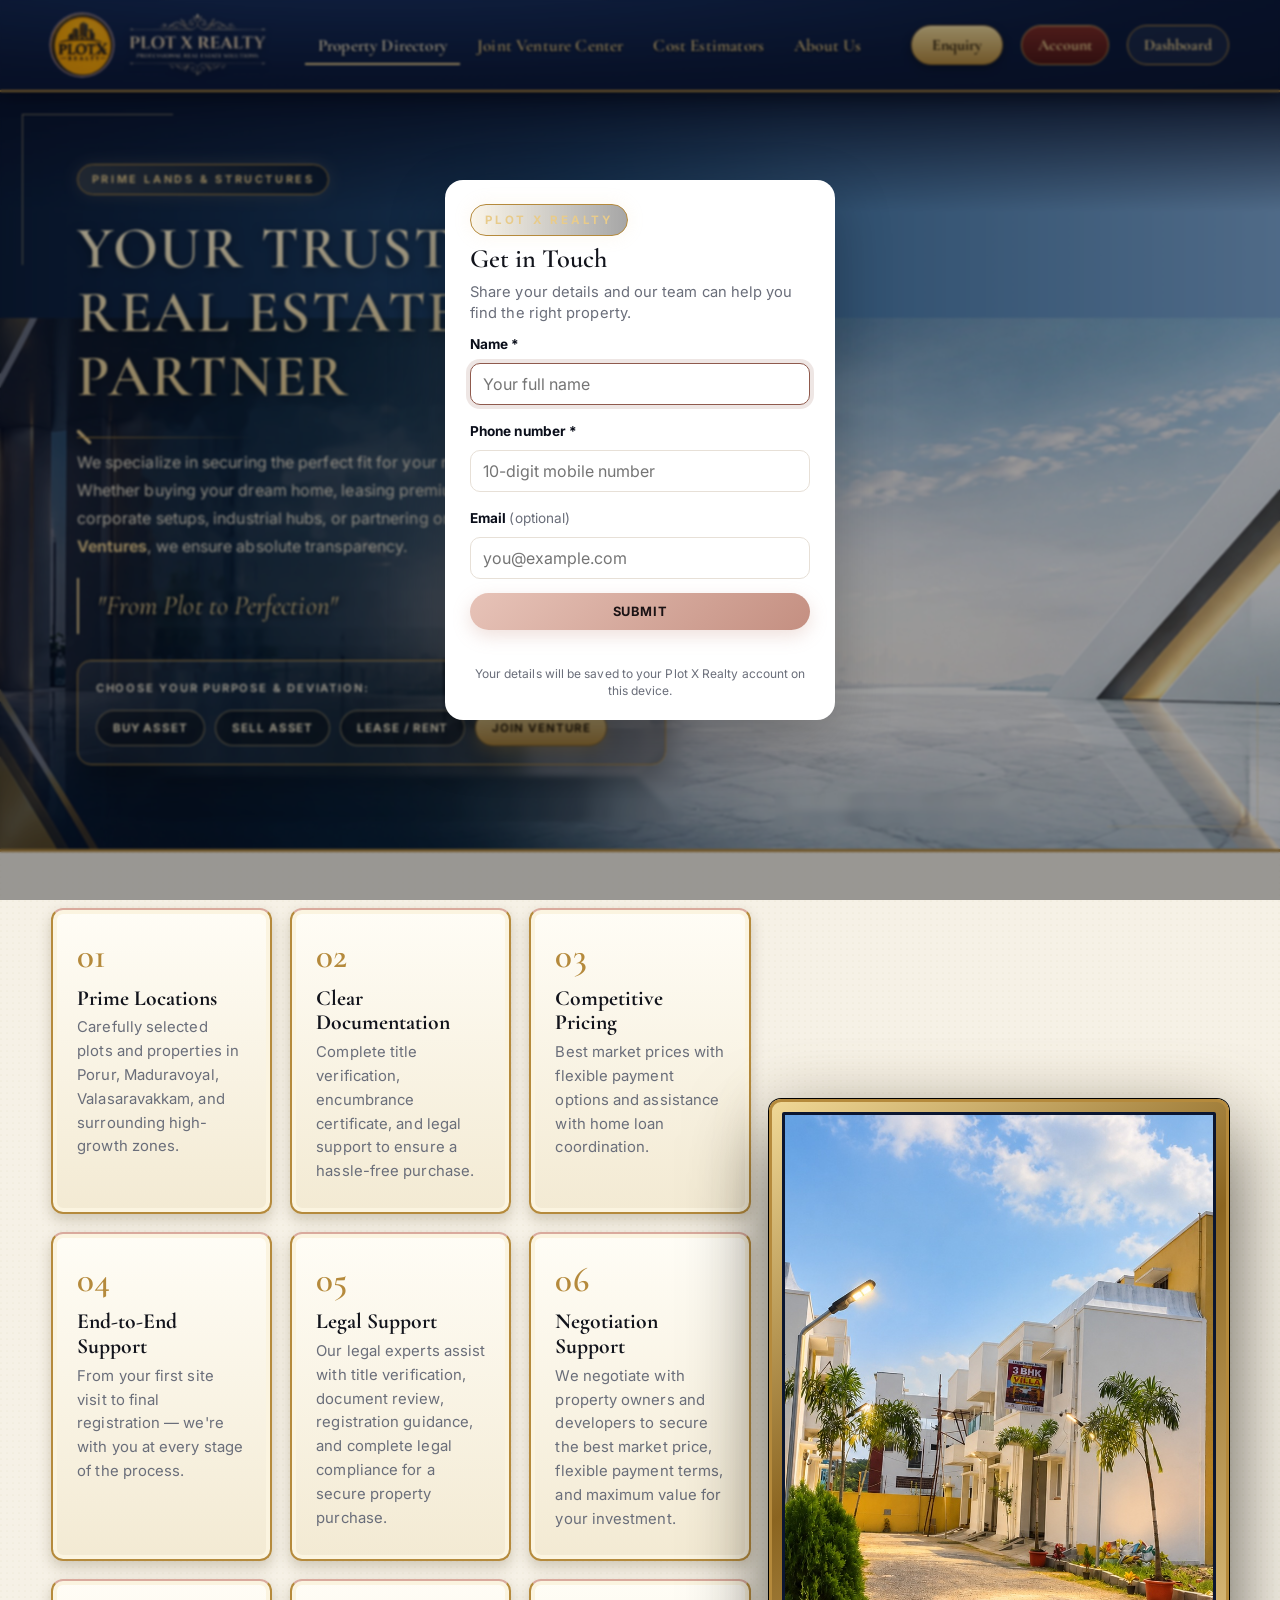
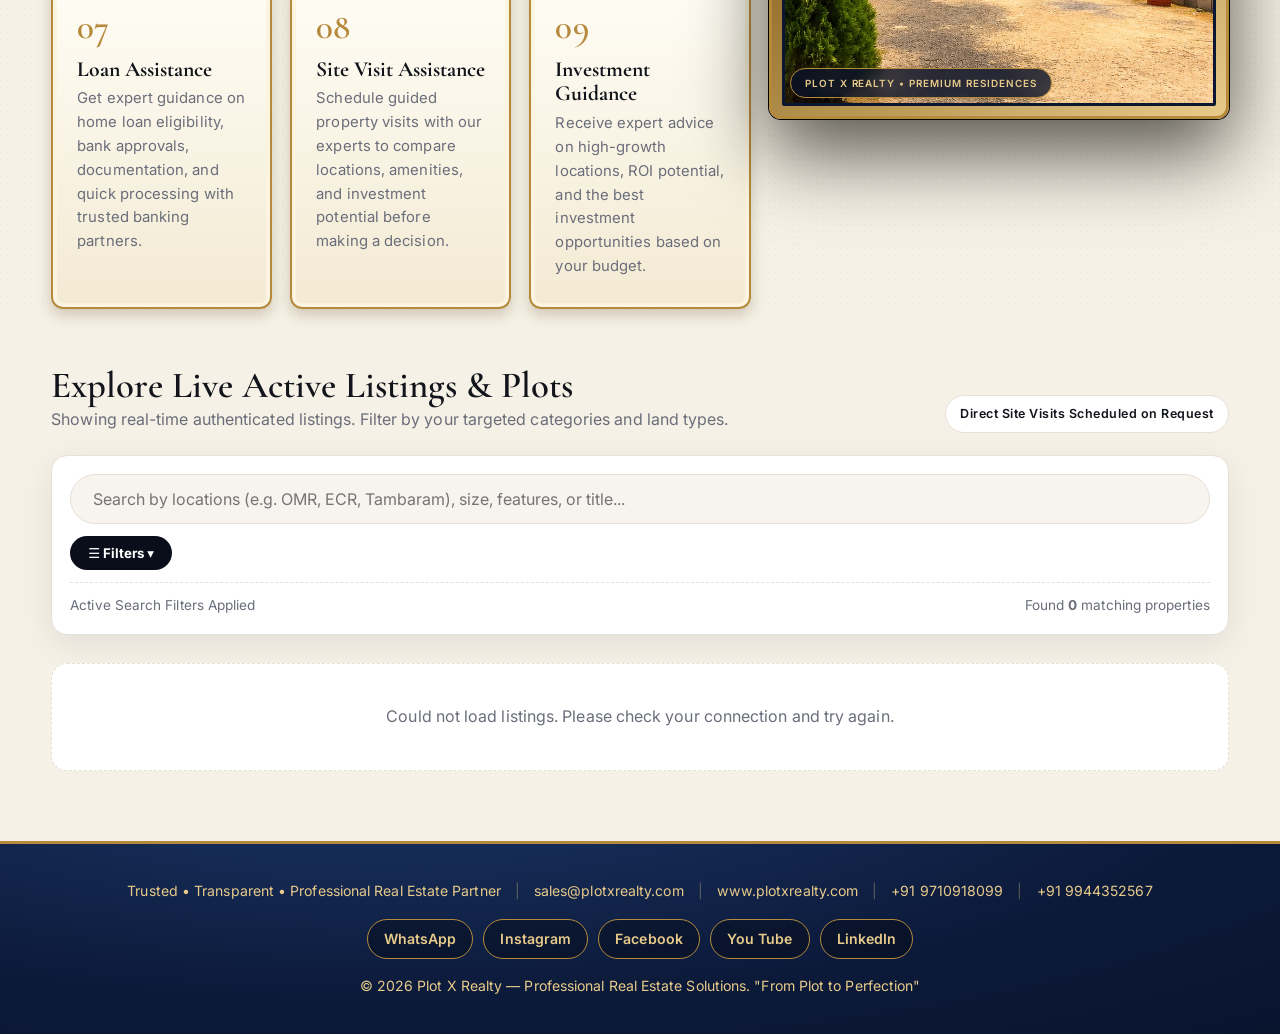
==== commit 63b4b821: "Initial commit - Plot X Realty" ====
--- a/plotx-main/index.html
+++ b/plotx-main/index.html
@@ -3,8 +3,18 @@
 <head>
 <meta charset="UTF-8">
 <meta name="viewport" content="width=device-width, initial-scale=1.0">
+<meta name="description" content="Plot X Realty - premium plots, villas, commercial and industrial properties in Chennai. From Plot to Perfection.">
+<meta name="theme-color" content="#0A0E1A">
 <title>Plot X Realty | Professional Real Estate Solutions</title>
-<link rel="stylesheet" href="style.css">
+<link rel="icon" type="image/png" href="assets/favicon.png">
+<link rel="preconnect" href="https://plotx-dmv2.onrender.com" crossorigin>
+<link rel="preconnect" href="https://res.cloudinary.com" crossorigin>
+<link rel="preconnect" href="https://images.unsplash.com" crossorigin>
+<link rel="preconnect" href="https://fonts.googleapis.com">
+<link rel="preconnect" href="https://fonts.gstatic.com" crossorigin>
+<link rel="preload" as="image" href="assets/logo.webp" type="image/webp">
+<link href="https://fonts.googleapis.com/css2?family=Cormorant+Garamond:wght@500;600;700&family=Inter:wght@400;500;600&display=swap" rel="stylesheet">
+<link rel="stylesheet" href="style.css?v=20261010">
 </head>
 <body>
 
@@ -13,14 +23,10 @@
   <div class="header-top-row">
     <div class="logo-block">
       <div class="logo-icon" id="headerLogoIcon">
-        <span id="logoEmoji" class="hidden">🏢</span>
-        <img id="headerLogoImg" src="assets/logo.png" alt="Plot X Realty logo">
+        <img id="headerLogoImg" src="assets/logo.webp" width="64" height="64" alt="Plot X Realty logo" fetchpriority="high">
         
       </div>
-      <div class="logo-text">
-        <h1>PLOT <span class="gold">X</span> REALTY</h1>
-        <p>PROFESSIONAL REAL ESTATE SOLUTIONS</p>
-      </div>
+      <img class="wordmark" src="assets/wordmark-clean.png" alt="Plot X Realty - Professional Real Estate Solutions" height="54">
     </div>
     <button class="nav-toggle-btn" id="navToggleBtn" aria-label="Toggle menu">☰</button>
   </div>
@@ -29,13 +35,15 @@
 
   <nav class="main-nav" id="mainNav">
     <button class="nav-drawer-close" id="navDrawerClose" aria-label="Close menu">✕</button>
-    <button class="nav-link active" data-target="home">🗂️ Property Directory</button>
-    <button class="nav-link" data-target="jv">📈 Joint Venture Center</button>
-    <button class="nav-link" data-target="estimator">🧮 Cost Estimators</button>
-    <button class="nav-link" data-target="about">🧭 About Us</button>
+    <button class="nav-link active" data-target="home">Property Directory</button>
+    <button class="nav-link" data-target="jv">Joint Venture Center</button>
+    <button class="nav-link" data-target="estimator">Cost Estimators</button>
+    <button class="nav-link" data-target="about">About Us</button>
   </nav>
 
-  <button class="dashboard-btn" id="dashboardBtn">🔒 <span id="dashboardLabel">Dashboard</span></button>
+  <button class="enq-btn" id="hdrEnquiry" onclick="openEnquiry('')">Enquiry</button>
+      <button class="user-btn" id="userBtn" aria-label="Open your account"><span id="userLabel">Account</span></button>
+  <button class="dashboard-btn" id="dashboardBtn"><span id="dashboardLabel">Dashboard</span></button>
 </header>
 
 <!-- ============ HOME / HERO ============ -->
@@ -43,80 +51,79 @@
 
   <div class="hero">
     <div class="hero-left">
-      <span class="pill">✨ PRIME LANDS &amp; STRUCTURES</span>
+      <span class="pill">PRIME LANDS &amp; STRUCTURES</span>
       <h2 class="hero-title">YOUR TRUSTED <span class="gold">REAL ESTATE</span> PARTNER</h2>
       <p class="hero-desc">We specialize in securing the perfect fit for your real estate vision. Whether buying your dream home, leasing premium commercial corporate setups, industrial hubs, or partnering on premium <b class="gold">Joint Ventures</b>, we ensure absolute transparency.</p>
       <p class="hero-quote">"From Plot to Perfection"</p>
 
       <div class="purpose-box">
-        <p class="purpose-label">⚡ CHOOSE YOUR PURPOSE &amp; DEVIATION:</p>
+        <p class="purpose-label">CHOOSE YOUR PURPOSE &amp; DEVIATION:</p>
         <div class="purpose-buttons">
-          <button class="purpose-btn" data-filter="Buy">🏠 BUY ASSET</button>
-          <button class="purpose-btn" data-filter="Sell">📝 SELL ASSET</button>
-          <button class="purpose-btn" data-filter="Rent">🏢 LEASE / RENT</button>
-          <button class="purpose-btn gold-btn" data-filter="Joint Venture" data-target="jv">🤝 JOIN VENTURE</button>
-        </div>
-      </div>
-    </div>
-
-    <div class="hero-right">
-      <div class="hero-image-card">
-        <img id="heroBannerImg" src="https://images.unsplash.com/photo-1600585154340-be6161a56a0c?w=900&q=80" alt="Premium property">
-        <div class="clear-title-badge">
-          
-        </div>
-      </div>
-    </div>
+          <button class="purpose-btn" data-filter="Buy">BUY ASSET</button>
+          <button class="purpose-btn" data-filter="Sell">SELL ASSET</button>
+          <button class="purpose-btn" data-filter="Rent">LEASE / RENT</button>
+          <button class="purpose-btn gold-btn" data-filter="Joint Venture" data-target="jv">JOIN VENTURE</button>
+        </div>
+      </div>
+    </div>
+
   </div>
 
   <!-- ===== WHY CHOOSE US ===== -->
   <div class="why-us-section">
     <div class="why-us-grid">
       <div class="why-us-card">
-        <div class="why-us-icon">📍</div>
+        <div class="why-us-icon">01</div>
         <h3>Prime Locations</h3>
         <p>Carefully selected plots and properties in Porur, Maduravoyal, Valasaravakkam, and surrounding high-growth zones.</p>
       </div>
       <div class="why-us-card">
-        <div class="why-us-icon">📋</div>
+        <div class="why-us-icon">02</div>
         <h3>Clear Documentation</h3>
         <p>Complete title verification, encumbrance certificate, and legal support to ensure a hassle-free purchase.</p>
       </div>
       <div class="why-us-card">
-        <div class="why-us-icon">💰</div>
+        <div class="why-us-icon">03</div>
         <h3>Competitive Pricing</h3>
         <p>Best market prices with flexible payment options and assistance with home loan coordination.</p>
       </div>
       <div class="why-us-card">
-        <div class="why-us-icon">🔑</div>
+        <div class="why-us-icon">04</div>
         <h3>End-to-End Support</h3>
         <p>From your first site visit to final registration — we're with you at every stage of the process.</p>
       </div>
       <div class="why-us-card">
-        <div class="why-us-icon">⚖️</div>
+        <div class="why-us-icon">05</div>
         <h3>Legal Support</h3>
         <p>Our legal experts assist with title verification, document review, registration guidance, and complete legal compliance for a secure property purchase.</p>
       </div>
       <div class="why-us-card">
-        <div class="why-us-icon">🤝</div>
+        <div class="why-us-icon">06</div>
         <h3>Negotiation Support</h3>
         <p>We negotiate with property owners and developers to secure the best market price, flexible payment terms, and maximum value for your investment.</p>
       </div>
       <div class="why-us-card">
-        <div class="why-us-icon">🏦</div>
+        <div class="why-us-icon">07</div>
         <h3>Loan Assistance</h3>
         <p>Get expert guidance on home loan eligibility, bank approvals, documentation, and quick processing with trusted banking partners.</p>
       </div>
       <div class="why-us-card">
-        <div class="why-us-icon">🚗</div>
+        <div class="why-us-icon">08</div>
         <h3>Site Visit Assistance</h3>
         <p>Schedule guided property visits with our experts to compare locations, amenities, and investment potential before making a decision.</p>
       </div>
       <div class="why-us-card">
-        <div class="why-us-icon">📈</div>
+        <div class="why-us-icon">09</div>
         <h3>Investment Guidance</h3>
         <p>Receive expert advice on high-growth locations, ROI potential, and the best investment opportunities based on your budget.</p>
       </div>
+      <!-- Villa banner -->
+    <div class="hero-image-card">
+      <img id="heroBannerImg" src="assets/home-banner.jpg" alt="Premium property" width="1000" height="1050" fetchpriority="high" decoding="async">
+      <div class="clear-title-badge">
+        
+      </div>
+    </div>
     </div>
   </div>
 
@@ -124,15 +131,15 @@
   <div class="directory-section">
     <div class="directory-heading">
       <div>
-        <h2>🧭 Explore Live Active Listings &amp; Plots</h2>
+        <h2>Explore Live Active Listings &amp; Plots</h2>
         <p>Showing real-time authenticated listings. Filter by your targeted categories and land types.</p>
       </div>
-      <span class="live-chip">🟢 Direct Site Visits Scheduled on Request</span>
+      <span class="live-chip">Direct Site Visits Scheduled on Request</span>
     </div>
 
 
     <div class="search-box">
-      <input type="search" id="searchInput" name="property-search" autocomplete="off" autocapitalize="off" autocorrect="off" spellcheck="false" inputmode="search" readonly aria-label="Search properties" placeholder="🔍  Search by locations (e.g. OMR, ECR, Tambaram), size, features, or title...">
+      <input type="search" id="searchInput" name="property-search" autocomplete="off" autocapitalize="off" autocorrect="off" spellcheck="false" inputmode="search" readonly aria-label="Search properties" placeholder=" Search by locations (e.g. OMR, ECR, Tambaram), size, features, or title...">
 
       <button type="button" id="filterToggleBtn" class="filter-toggle-btn" aria-expanded="false" aria-controls="filterRow">☰ Filters <span class="filter-chevron">▾</span></button>
 
@@ -145,7 +152,7 @@
             <button class="filter-btn" data-purpose="Sell">Sell Listings</button>
             <button class="filter-btn" data-purpose="Rent">Rent</button>
             <button class="filter-btn" data-purpose="Lease">Lease</button>
-            <button class="filter-btn" data-purpose="Joint Venture">🤝 Joint Venture</button>
+            <button class="filter-btn" data-purpose="Joint Venture">Joint Venture</button>
           </div>
         </div>
 
@@ -153,15 +160,15 @@
           <span class="filter-label">SUB CATEGORY</span>
           <div class="filter-btns subcategory-filter-row" id="subcategoryFilters">
             <button class="filter-btn active subcategory-btn" data-subcategory="All Sub Categories">All Sub Categories</button>
-            <button class="filter-btn subcategory-btn" data-subcategory="Industrial Plot">🏭 Industrial Plot</button>
-            <button class="filter-btn subcategory-btn" data-subcategory="Industrial Building">🏭 Industrial Building</button>
-            <button class="filter-btn subcategory-btn" data-subcategory="Agricultural Land">🌾 Agricultural Land</button>
-            <button class="filter-btn subcategory-btn" data-subcategory="Residential Plots">🏠 Residential Plots</button>
-            <button class="filter-btn subcategory-btn" data-subcategory="Residential Building">🏢 Residential Building</button>
-            <button class="filter-btn subcategory-btn" data-subcategory="Independent Villas">🏡 Independent Villas</button>
-            <button class="filter-btn subcategory-btn" data-subcategory="Independent House">🏠 Independent House</button>
-            <button class="filter-btn subcategory-btn" data-subcategory="Commercial Plot">🏬 Commercial Plot</button>
-            <button class="filter-btn subcategory-btn" data-subcategory="Commercial Building">🏢 Commercial Building</button>
+            <button class="filter-btn subcategory-btn" data-subcategory="Industrial Plot">Industrial Plot</button>
+            <button class="filter-btn subcategory-btn" data-subcategory="Industrial Building">Industrial Building</button>
+            <button class="filter-btn subcategory-btn" data-subcategory="Agricultural Land">Agricultural Land</button>
+            <button class="filter-btn subcategory-btn" data-subcategory="Residential Plots">Residential Plots</button>
+            <button class="filter-btn subcategory-btn" data-subcategory="Residential Building">Residential Building</button>
+            <button class="filter-btn subcategory-btn" data-subcategory="Independent Villas">Independent Villas</button>
+            <button class="filter-btn subcategory-btn" data-subcategory="Independent House">Independent House</button>
+            <button class="filter-btn subcategory-btn" data-subcategory="Commercial Plot">Commercial Plot</button>
+            <button class="filter-btn subcategory-btn" data-subcategory="Commercial Building">Commercial Building</button>
           </div>
         </div>
       </div>
@@ -172,7 +179,7 @@
       </div>
     </div>
 
-    <div class="listing-grid" id="listingGrid"></div>
+    <div class="listing-grid" id="listingGrid"><div class="listing-card skeleton" aria-hidden="true"><div class="listing-img-wrap"></div><div class="listing-body"><i></i><i></i><i></i></div></div><div class="listing-card skeleton" aria-hidden="true"><div class="listing-img-wrap"></div><div class="listing-body"><i></i><i></i><i></i></div></div><div class="listing-card skeleton" aria-hidden="true"><div class="listing-img-wrap"></div><div class="listing-body"><i></i><i></i><i></i></div></div></div>
   </div>
 </section>
 
@@ -186,29 +193,29 @@
 
   <div class="jv-cards">
     <div class="jv-card">
-      <div class="jv-icon">🧮</div>
+      <div class="jv-icon">&#9670;</div>
       <h3>1. Realize Peak Valuation</h3>
       <p>Avoid selling your precious plot at flat rate values. Built space yields up to 1.5x to 2x more profit value relative to outright land sale.</p>
     </div>
     <div class="jv-card">
-      <div class="jv-icon">📈</div>
+      <div class="jv-icon">&#9670;</div>
       <h3>2. Zero Development Capital</h3>
       <p>The developer manages all capital investments—architect fees, RERA approvals, construction, and corporate marketing.</p>
     </div>
     <div class="jv-card">
-      <div class="jv-icon">✅</div>
+      <div class="jv-icon">&#9670;</div>
       <h3>3. Ironclad JDA Deeds</h3>
       <p>Our legal experts structure standard Joint Development Agreements (JDA) specifying power sharing, bank guarantees, and strictly timed completion schedules.</p>
     </div>
     <div class="jv-card">
-      <div class="jv-icon">🧭</div>
+      <div class="jv-icon">&#9670;</div>
       <h3>4. Flexible Outcomes</h3>
       <p>Retain part of the finished property (e.g., individual apartments/villas or complete office floors) for passive rental income or self-use.</p>
     </div>
   </div>
 
   <div class="estimator-header-box">
-    <h3>🧮 Interactive JV Share Ratio Estimator</h3>
+    <h3>Interactive JV Share Ratio Estimator</h3>
     <p>CALCULATE ESTIMATED PROJECT SPLITS &amp; VALUES</p>
   </div>
 
@@ -235,7 +242,7 @@
 <!-- ============ COST ESTIMATORS ============ -->
 <section id="estimator" class="page">
   <div class="estimator-hero">
-    <h2>🧮 PLOT TRANSACTION COST ESTIMATOR</h2>
+    <h2>PLOT TRANSACTION COST ESTIMATOR</h2>
     <p>TRANSPARENT CALCULATIONS FROM PLOT TO PERFECTION</p>
   </div>
 
@@ -362,27 +369,46 @@
     <div class="about-contact">
       <h4>CORPORATE CHANNELS</h4>
       <div class="contact-item">
-        <span>📞</span>
+        <span></span>
         <div><small>HOTLINE PHONE NUMBERS</small><br><b>+91 97109 18099</b><br><b>+91 99443 52567</b></div>
       </div>
       <div class="contact-item">
-        <span>✉️</span>
+        <span></span>
         <div><small>CORPORATE INQUIRIES</small><br><b>sales@plotxrealty.com</b></div>
       </div>
       <div class="contact-item">
-        <span>🌐</span>
+        <span></span>
         <div><small>OFFICIAL PORTAL</small><br><b>www.plotxrealty.com</b></div>
       </div>
       <div class="contact-item">
-        <span>🕒</span>
+        <span></span>
         <div><small>CONSULTATION HOURS</small><br><b>09:00 AM - 10:00 PM (Monday - Saturday)</b></div>
       </div>
       <div class="about-btns">
-        <button class="gold-btn" onclick="goTo('jv')">🤝 EXPLORE JVS</button>
-        <button class="outline-btn" onclick="goTo('admin')">SUBMIT REQUIREMENTS</button>
-      </div>
-    </div>
-  </div>
+        <button class="gold-btn" onclick="goTo('jv')">EXPLORE JVS</button>
+        <button class="outline-btn" onclick="openEnquiry()">SUBMIT REQUIREMENTS</button>
+      </div>
+    </div>
+  </div>
+</section>
+
+<!-- ============ CUSTOMER ACCOUNT ============ -->
+<section id="account" class="page">
+  <div class="account-wrap"><div class="account-card">
+    <div class="account-avatar" id="acInitial">U</div>
+    <h2 id="acName">Your name</h2>
+    <p class="modal-sub">Your Plot X Realty account</p>
+    <div class="account-list">
+      <div><span>Name</span><b id="acNameRow"></b></div>
+      <div><span>Phone number</span><b id="acPhone"></b></div>
+      <div><span>Email</span><b id="acEmail"></b></div>
+      <div><span>Member since</span><b id="acSince"></b></div>
+    </div>
+    <div class="account-actions">
+      <button class="gold-btn" onclick="goTo('home')">Browse properties</button>
+      <button class="outline-btn" id="userLogoutBtn">Log out</button>
+    </div>
+  </div></div>
 </section>
 
 <!-- ============ ADMIN PANEL ============ -->
@@ -392,14 +418,13 @@
   <div id="adminLogin" class="admin-login-wrap">
     <div class="admin-login-card">
       <div class="logo-icon lg" id="loginLogoIcon">
-        <span id="loginLogoEmoji" class="hidden">🏢</span>
-        <img id="loginLogoImg" src="assets/logo.png" alt="Plot X Realty logo">
-      </div>
-      <h2>Admin Panel Login</h2>
-      <p>Sign in to manage Plot X Realty listings.</p>
-      <input type="text" id="adminUser" placeholder="Username">
-      <input type="password" id="adminPass" placeholder="Password">
-      <button class="gold-btn wide" id="loginBtn">🔒 Login to Dashboard</button>
+        <img id="loginLogoImg" src="assets/logo.webp" width="64" height="64" alt="Plot X Realty logo">
+      </div>
+      <h2>Owner Dashboard — Locked</h2>
+      <p>Only the owner can open this. Enter the password to continue.</p>
+      <input type="hidden" id="adminUser" value="admin">
+      <input type="password" id="adminPass" placeholder="Enter dashboard password" autocomplete="off">
+      <button class="gold-btn wide" id="loginBtn">Login to Dashboard</button>
       <p id="loginError" class="login-error"></p>
     </div>
   </div>
@@ -408,10 +433,10 @@
   <div id="adminDashboard" class="admin-dashboard hidden">
     <div class="admin-top">
       <div>
-        <h2>📋 Admin Dashboard</h2>
+        <h2>Admin Dashboard</h2>
         <p>Manage enquiries, published listings, and post new properties.</p>
       </div>
-      <button class="outline-btn" id="logoutBtn">Logout</button>
+      <button class="outline-btn" id="logoutBtn">Logout &amp; lock</button>
     </div>
 
     <!-- STAT CARDS -->
@@ -428,14 +453,18 @@
         <span>THIS MONTH</span>
         <b id="statThisMonth">0</b>
       </div>
+      <div class="stat-card stat-users">
+        <span>REGISTERED USERS</span>
+        <b id="statUsers">0</b>
+      </div>
     </div>
 
     <!-- ADMIN SUB-NAV -->
     <div class="admin-subnav">
-      <button class="admin-tab active" data-admintab="leadsTab">📥 Leads</button>
-      <button class="admin-tab" data-admintab="contentTab">🗂️ Content</button>
-      <button class="admin-tab" data-admintab="uploadTab">📤 Upload</button>
-      <button class="admin-tab" data-admintab="settingsTab">🖼️ Site Banner</button>
+      <button class="admin-tab active" data-admintab="leadsTab">Leads</button>
+      <button class="admin-tab" data-admintab="usersTab">Users</button>
+      <button class="admin-tab" data-admintab="contentTab">Content</button>
+      <button class="admin-tab" data-admintab="uploadTab">Upload</button>
     </div>
 
     <!-- ===== LEADS TAB ===== -->
@@ -446,15 +475,33 @@
           <button class="outline-btn small" id="refreshLeadsBtn">↻ Refresh</button>
         </div>
         <div class="leads-table-wrap">
-          <table class="leads-table">
+          <table class="leads-table stack-table">
             <thead>
               <tr>
-                <th>NAME</th><th>EMAIL</th><th>MOBILE</th><th>INTEREST</th><th>SERVICE</th><th>CONTEXT</th><th>DATE</th>
+                <th>NAME</th><th>EMAIL</th><th>MOBILE</th><th>INTEREST</th><th>SERVICE</th><th>MESSAGE</th><th>DATE</th>
               </tr>
             </thead>
             <tbody id="leadsTableBody"></tbody>
           </table>
           <p id="noLeadsNote" class="empty-note hidden">No leads yet.</p>
+        </div>
+      </div>
+    </div>
+
+    <!-- ===== USERS TAB ===== -->
+    <div id="usersTab" class="admin-subview hidden">
+      <div class="admin-side">
+        <div class="admin-side-head">
+          <h3>Registered Users (<span id="userCountLabel">0</span>)</h3>
+          <button class="outline-btn small" id="refreshUsersBtn">Refresh</button>
+        </div>
+        <p class="form-subtitle">Visitors who submitted the Get in Touch form and created a website account.</p>
+        <div class="leads-table-wrap">
+          <table class="leads-table stack-table">
+            <thead><tr><th>NAME</th><th>MOBILE</th><th>EMAIL</th><th>JOINED</th></tr></thead>
+            <tbody id="usersTableBody"></tbody>
+          </table>
+          <p id="noUsersNote" class="empty-note hidden">No Get in Touch submissions yet.</p>
         </div>
       </div>
     </div>
@@ -509,15 +556,15 @@
           <label>Sub Category</label>
           <select id="f_subcategory">
             <option value="">Select sub category...</option>
-            <option value="Residential Plots">🏠 Residential Plots</option>
-            <option value="Residential Building">🏢 Residential Building</option>
-            <option value="Independent Villas">🏡 Independent Villas</option>
-            <option value="Independent House">🏠 Independent House</option>
-            <option value="Commercial Plot">🏬 Commercial Plot</option>
-            <option value="Commercial Building">🏢 Commercial Building</option>
-            <option value="Industrial Plot">🏭 Industrial Plot</option>
-            <option value="Industrial Building">🏭 Industrial Building</option>
-            <option value="Agricultural Land">🌾 Agricultural Land</option>
+            <option value="Residential Plots">Residential Plots</option>
+            <option value="Residential Building">Residential Building</option>
+            <option value="Independent Villas">Independent Villas</option>
+            <option value="Independent House">Independent House</option>
+            <option value="Commercial Plot">Commercial Plot</option>
+            <option value="Commercial Building">Commercial Building</option>
+            <option value="Industrial Plot">Industrial Plot</option>
+            <option value="Industrial Building">Industrial Building</option>
+            <option value="Agricultural Land">Agricultural Land</option>
           </select>
 
           <div class="form-row">
@@ -566,53 +613,23 @@
             </div>
           </div>
 
-          <button type="submit" class="gold-btn wide">📤 Upload Poster</button>
+          <button type="submit" class="gold-btn wide">Upload Poster</button>
         </form>
 
         <!-- LIVE PREVIEW -->
         <div class="admin-side">
-          <h3>👁️ Live Preview</h3>
+          <h3>Live Preview</h3>
           <div id="previewCard" class="listing-card preview-card"></div>
         </div>
       </div>
     </div>
 
-    <!-- ===== SITE BANNER / SETTINGS TAB ===== -->
-    <div id="settingsTab" class="admin-subview hidden">
-      <div class="admin-side locked-logo-card">
-        <h3>🔒 Site Logo — Locked</h3>
-        <p class="form-subtitle">The Plot X Realty logo is permanently fixed. Admins cannot replace or reset the logo.</p>
-        <div class="logo-preview-wrap">
-          <div class="logo-preview-box locked">
-            <img src="assets/logo.png" alt="Locked Plot X Realty logo">
-          </div>
-        </div>
-        <span class="locked-badge">🔐 LOGO LOCKED</span>
-      </div>
-
-      <div class="admin-side" style="margin-top:26px;">
-        <h3>🖼️ Homepage Hero Banner Image</h3>
-        <p class="form-subtitle">Upload an image to replace the showcase photo on the homepage hero section.</p>
-
-        <div class="banner-preview-wrap">
-          <img id="bannerPreviewImg" src="https://images.unsplash.com/photo-1600585154340-be6161a56a0c?w=900&q=80" alt="Current hero banner">
-        </div>
-
-        <label>Choose New Banner Image</label>
-        <input type="file" id="bannerFileInput" accept="image/*">
-
-        <div class="banner-btn-row">
-          <button type="button" class="gold-btn" id="saveBannerBtn">💾 Save Banner Image</button>
-          <button type="button" class="outline-btn" id="resetBannerBtn">↻ Reset to Default</button>
-        </div>
-        <p id="bannerSavedNote" class="enquiry-success hidden">✅ Banner image updated on homepage!</p>
-      </div>
-    </div>
   </div>
 </section>
 
 <!-- ============ LISTING DETAILS MODAL ============ -->
 <div id="listingDetailsModal" class="modal-overlay listing-details-overlay hidden">
+  <button class="back-btn" onclick="closeListingDetails()">&larr; Back to Properties</button>
   <div class="listing-details-modal-card" role="dialog" aria-modal="true" aria-labelledby="listingDetailsTitle">
     <button class="modal-close" id="listingDetailsClose" aria-label="Close property details">✕</button>
     <div id="listingDetailsContent"></div>
@@ -623,7 +640,7 @@
 <div id="enquiryModal" class="modal-overlay hidden">
   <div class="modal-card">
     <button class="modal-close" id="enquiryClose">✕</button>
-    <h3>📩 Send an Enquiry</h3>
+    <h3>Send an Enquiry</h3>
     <p id="enquiryPropertyLine" class="modal-sub">Regarding: —</p>
 
     <form id="enquiryForm">
@@ -642,34 +659,35 @@
       <input type="hidden" id="e_interest">
       <input type="hidden" id="e_service">
 
-      <button type="submit" class="gold-btn wide">📤 Submit Enquiry</button>
+      <button type="submit" class="gold-btn wide">Submit Enquiry</button>
     </form>
-    <p id="enquirySuccess" class="enquiry-success hidden">✅ Thank you! Our team will contact you shortly.</p>
+    <p id="enquirySuccess" class="enquiry-success hidden">Thank you! Our team will contact you shortly.</p>
   </div>
 </div>
 
 <footer class="site-footer">
   <div class="footer-info">
-    <span>🛡️ Trusted • Transparent • Professional Real Estate Partner</span>
+    <span>Trusted • Transparent • Professional Real Estate Partner</span>
     <span class="sep">|</span>
-    <span>✉️ sales@plotxrealty.com</span>
+    <span>sales@plotxrealty.com</span>
     <span class="sep">|</span>
-    <span>🌐 www.plotxrealty.com</span>
+    <span>www.plotxrealty.com</span>
     <span class="sep">|</span>
-    <span>📞 <a href="tel:+919710918099">+91 9710918099</a></span>
+    <span><a href="tel:+919710918099">+91 9710918099</a></span>
     <span class="sep">|</span>
-    <span>📞 <a href="tel:+919944352567">+91 9944352567</a></span>
+    <span><a href="tel:+919944352567">+91 9944352567</a></span>
   </div>
   <div class="footer-socials" aria-label="Social media links">
-    <a class="social-link whatsapp"id="whatsappLink"href="https://wa.me/919710918099"target="_blank">💬 WhatsApp</a>
-    <a class="social-link instagram" id="instagramLink" href="https://www.instagram.com/stories/plot_x_realestate_agency/3985693577401861210?utm_source=ig_story_item_share&stkn=MXhicWZvbTd6bW42Zg==" aria-label="Instagram">📸 Instagram</a>
-    <a class="social-link facebook" id="facebookLink" href="https://www.facebook.com/PLOTXREALTY" aria-label="Facebook">📘 Facebook</a>
-    <a class="social-link You Tube" id="You Tube" href="https://youtube.com/@plotxrealtychannel?si=TG_jmT__7yBqa0A6" aria-label="You Tube">▶️ You Tube </a>
-    <a class="social-link linkedin"id="linkedinLink"href="https://www.linkedin.com/in/plotx-realty?utm_source=share_via&utm_content=profile&utm_medium=member_android"target="_blank">💼 LinkedIn</a>
+    <a class="social-link whatsapp"id="whatsappLink"href="https://wa.me/919710918099"target="_blank" rel="noopener">WhatsApp</a>
+    <a class="social-link instagram" id="instagramLink" href="https://www.instagram.com/stories/plot_x_realestate_agency/3985693577401861210?utm_source=ig_story_item_share&stkn=MXhicWZvbTd6bW42Zg==" aria-label="Instagram">Instagram</a>
+    <a class="social-link facebook" id="facebookLink" href="https://www.facebook.com/PLOTXREALTY" aria-label="Facebook">Facebook</a>
+    <a class="social-link youtube" id="youtubeLink" href="https://youtube.com/@plotxrealtychannel?si=TG_jmT__7yBqa0A6" aria-label="You Tube">You Tube </a>
+    <a class="social-link linkedin"id="linkedinLink"href="https://www.linkedin.com/in/plotx-realty?utm_source=share_via&utm_content=profile&utm_medium=member_android"target="_blank" rel="noopener">LinkedIn</a>
   </div>
   <p>© 2026 Plot X Realty — Professional Real Estate Solutions. "From Plot to Perfection"</p>
 </footer>
 
-<script src="script.js"></script>
+<script src="script.js?v=20261010" defer></script>
+<script src="auth.js?v=20261010" defer></script>
 </body>
 </html>
--- a/plotx-main/style.css
+++ b/plotx-main/style.css
@@ -1,3031 +1,715 @@
-/* ============ ROOT / RESET ============ */
+/* PLOT X REALTY — luxury redesign: midnight navy + ivory + rose gold. */
 :root{
-  --green-900:#0a2e1c;
-  --green-800:#0d3b24;
-  --green-700:#12492e;
-  --gold:#f2b632;
-  --gold-dark:#d99b1a;
-  --cream:#f7f5ef;
-  --text-light:#e9ede9;
-  --text-muted:#b9c4bb;
-  --card-bg:#ffffff;
-  --border-soft:#e3e3dd;
-  --radius:14px;
-  --radius-sm:8px;
-  font-size:16px;
-}
-
-*{
-  box-sizing:border-box;
-  margin:0;
-  padding:0;
-}
-
-body{
-  font-family:'Segoe UI',Arial,sans-serif;
-  background:var(--cream);
-  color:#1c2620;
-  line-height:1.5;
-}
-
-img{
-  max-width:100%;
-  display:block;
-}
-
-button{
-  font-family:inherit;
-  cursor:pointer;
-  border:none;
-  background:none;
-}
-
-input,
-select,
-textarea{
-  font-family:inherit;
-}
-
-.gold{
-  color:var(--gold);
-}
-
-.hidden{
-  display:none !important;
-}
-
-.logo-icon img{
-  width:100%;
-  height:100%;
-  object-fit:cover;
-  border-radius:12px;
-}
-
-.logo-preview-wrap{
-  margin:14px 0 18px;
-}
-
-.logo-preview-box{
-  width:96px;
-  height:96px;
-  border-radius:14px;
-  background:var(--gold);
-  display:flex;
-  align-items:center;
-  justify-content:center;
-  font-size:2.2rem;
-  overflow:hidden;
-  border:2px solid var(--border-soft);
-}
-
-.logo-preview-box img{
-  width:100%;
-  height:100%;
-  object-fit:cover;
-}
-
-
-/* ============ TOPBAR ============ */
-
-.topbar{
-  background:#08210f;
-  color:var(--gold);
-  font-size:.8rem;
-  display:flex;
-  justify-content:space-between;
-  align-items:center;
-  padding:8px 32px;
-  flex-wrap:wrap;
-  gap:8px;
-}
-
-.topbar-left span,
-.topbar-right span{
-  color:var(--gold);
-}
-
-.topbar .sep{
-  opacity:.5;
-  margin:0 6px;
-}
-
-.topbar-right{
-  display:flex;
-  align-items:center;
-  gap:10px;
-}
-
-.btn-call{
-  background:var(--gold);
-  color:#1c2620;
-  font-weight:700;
-  padding:5px 12px;
-  border-radius:6px;
-  text-decoration:none;
-  font-size:.78rem;
-  white-space:nowrap;
-}
-
-
-/* ============ HEADER ============ */
-
-.main-header{
-  background:var(--green-900);
-  display:flex;
-  align-items:center;
-  justify-content:space-between;
-  padding:16px 32px;
-  flex-wrap:wrap;
-  gap:16px;
-  border-bottom:3px solid var(--gold);
-}
-
-.logo-block{
-  display:flex;
-  align-items:center;
-  gap:12px;
-}
-
-.header-top-row{
-  display:flex;
-  align-items:center;
-  justify-content:space-between;
-}
-
-.nav-toggle-btn{
-  display:none;
-}
-
-.nav-drawer-close{
-  display:none;
-}
-
-.nav-drawer-backdrop{
-  display:none;
-}
-
-.logo-icon{
-  width:52px;
-  height:52px;
-  background:var(--gold);
-  border-radius:12px;
-  display:flex;
-  align-items:center;
-  justify-content:center;
-  font-size:1.6rem;
-  position:relative;
-}
-
-.logo-icon.lg{
-  width:70px;
-  height:70px;
-  font-size:2rem;
-  margin:0 auto 12px;
-}
-
-.pro-badge{
-  position:absolute;
-  bottom:-6px;
-  right:-6px;
-  background:#1c2620;
-  color:var(--gold);
-  font-size:.55rem;
-  font-weight:700;
-  padding:1px 5px;
-  border-radius:4px;
-}
-
-.logo-text h1{
-  color:#fff;
-  font-size:1.4rem;
-  letter-spacing:.5px;
-}
-
-.logo-text p{
-  color:var(--gold);
-  font-size:.62rem;
-  font-weight:700;
-  letter-spacing:.5px;
-}
-
-.main-nav{
-  display:flex;
-  gap:6px;
-  flex-wrap:wrap;
-}
-
-.nav-link{
-  color:var(--text-light);
-  font-size:.85rem;
-  font-weight:600;
-  padding:10px 16px;
-  border-radius:8px;
-  transition:.15s;
-  white-space:nowrap;
-}
-
-.nav-link:hover{
-  background:var(--green-700);
-}
-
-.nav-link.active{
-  background:var(--gold);
-  color:#1c2620;
-}
-
-.dashboard-btn{
-  border:1.5px solid var(--gold);
-  color:var(--gold);
-  padding:9px 18px;
-  border-radius:8px;
-  font-weight:700;
-  font-size:.85rem;
-  white-space:nowrap;
-}
-
-.dashboard-btn:hover{
-  background:var(--gold);
-  color:#1c2620;
-}
-
-
-/* ============ PAGE SWITCH ============ */
-
-.page{
-  display:none;
-  padding:36px 32px 60px;
-  max-width:1400px;
-  margin:0 auto;
-}
-
-.page.active{
-  display:block;
-}
+  --forest:#0A0E1A;--forest-2:#151B30;--leaf:#8F5A4D;--marigold:#D9AA9D;--marigold-d:#C48F81;
+  --mist:#F7F4EF;--ink:#12141C;--muted:#6A6E7A;--line:#E7E0D7;--white:#fff;--coral:#B83A2E;
+  --font-d:'Cormorant Garamond','Playfair Display',Georgia,serif;--font-b:'Inter','Segoe UI',system-ui,sans-serif;
+  --r:16px;--shadow:0 10px 34px rgba(10,14,26,.08);
+}
+*{box-sizing:border-box;margin:0;padding:0}
+html{scroll-behavior:smooth}
+body{font-family:var(--font-b);color:var(--ink);background:var(--mist);line-height:1.6;font-size:16px}
+body.modal-open{overflow:hidden}
+img{max-width:100%;display:block}
+a{color:inherit}
+h1,h2,h3,h4{font-family:var(--font-d);line-height:1.15;letter-spacing:-.01em}
+button{font-family:inherit;cursor:pointer}
+:focus-visible{outline:3px solid var(--marigold);outline-offset:2px}
+.hidden{display:none!important}
+.gold{color:var(--marigold)}
+.page{display:none}.page.active{display:block}
+input,select,textarea{font-family:inherit;font-size:1rem;width:100%;padding:12px 14px;border:1.5px solid var(--line);border-radius:12px;background:#fff;color:var(--ink);margin:6px 0 14px}
+input:focus,select:focus,textarea:focus{outline:none;border-color:var(--leaf);box-shadow:0 0 0 4px rgba(143,90,77,.15)}
+label{font-weight:600;font-size:.9rem;color:var(--forest)}
+
+/* buttons */
+.gold-btn,.outline-btn,.calc-btn{border:0;border-radius:999px;padding:12px 22px;font-weight:700;font-size:.95rem;transition:transform .15s,background .15s}
+.gold-btn,.calc-btn{background:var(--marigold);color:var(--forest)}
+.gold-btn:hover,.calc-btn:hover{background:var(--marigold-d);transform:translateY(-1px)}
+.outline-btn{background:transparent;color:var(--forest);border:2px solid var(--forest)}
+.outline-btn:hover{background:var(--forest);color:#fff}
+.outline-btn.small{padding:7px 14px;font-size:.85rem}
+.wide{width:100%}.calc-btn{width:100%;margin-top:6px}
+
+/* header */
+.main-header{position:sticky;top:0;z-index:50;display:flex;align-items:center;gap:18px;padding:12px 4vw;background:var(--forest);color:#fff;box-shadow:0 4px 18px rgba(0,0,0,.18)}
+.header-top-row{display:flex;align-items:center;gap:12px}
+.logo-block{display:flex;align-items:center;gap:12px}
+.logo-icon{width:46px;height:46px;border-radius:12px;background:#fff;display:grid;place-items:center;overflow:hidden;flex:none}
+.logo-icon img{width:100%;height:100%;object-fit:contain}
+.logo-icon.lg{width:72px;height:72px;margin:0 auto 14px}
+.logo-text h1{font-size:1.2rem;letter-spacing:.04em}
+.logo-text p{font-size:.62rem;letter-spacing:.14em;opacity:.7}
+.nav-toggle-btn,.nav-drawer-close{display:none;background:none;border:0;color:#fff;font-size:1.6rem}
+.main-nav{display:flex;gap:4px;flex:1;justify-content:center}
+.nav-link{background:none;border:0;color:#c7cad6;padding:9px 14px;border-radius:999px;font-weight:600;font-size:.92rem}
+.nav-link:hover{background:rgba(255,255,255,.1);color:#fff}
+.nav-link.active{background:var(--marigold);color:var(--forest)}
+.nav-drawer-backdrop{display:none}
+.user-btn,.dashboard-btn{border-radius:999px;padding:9px 16px;font-weight:700;font-size:.88rem;white-space:nowrap}
+.user-btn{background:var(--marigold);border:0;color:var(--forest)}
+.dashboard-btn{background:transparent;border:1.5px solid rgba(255,255,255,.4);color:#fff}
+.dashboard-btn:hover{background:rgba(255,255,255,.12)}
+
+/* hero */
+.hero{display:grid;grid-template-columns:1.1fr .9fr;gap:48px;align-items:center;padding:64px 4vw 80px;background:radial-gradient(circle at 85% 20%,var(--forest-2),var(--forest) 60%);color:#fff}
+.pill{display:inline-block;background:rgba(217,170,157,.16);color:var(--marigold);border:1px solid rgba(217,170,157,.45);padding:6px 14px;border-radius:999px;font-size:.78rem;font-weight:700}
+.pill-outline{display:inline-block;border:1.5px solid var(--leaf);color:var(--leaf);padding:4px 12px;border-radius:999px;font-size:.78rem;font-weight:700}
+.hero-title{font-size:clamp(2.2rem,5vw,3.8rem);margin:18px 0}
+.hero-desc{color:#c7cad6;max-width:58ch}
+.hero-quote{font-family:var(--font-d);font-style:italic;color:var(--marigold);margin:18px 0 26px;font-size:1.2rem}
+.purpose-box{background:rgba(255,255,255,.07);border:1px solid rgba(255,255,255,.15);padding:18px;border-radius:var(--r)}
+.purpose-label{font-size:.82rem;font-weight:700;margin-bottom:12px;color:#c7cad6}
+.purpose-buttons{display:flex;flex-wrap:wrap;gap:10px}
+.purpose-btn{background:rgba(255,255,255,.1);color:#fff;border:1.5px solid rgba(255,255,255,.25);padding:10px 16px;border-radius:12px;font-weight:700;font-size:.85rem}
+.purpose-btn:hover{background:#fff;color:var(--forest)}
+.purpose-btn.gold-btn{background:var(--marigold);color:var(--forest);border-color:var(--marigold)}
+.hero-image-card{position:relative;border-radius:28px;overflow:hidden;box-shadow:18px 18px 0 var(--marigold);aspect-ratio:4/4.2}
+.hero-image-card img{width:100%;height:100%;object-fit:cover}
+.clear-title-badge:empty{display:none}
+
+/* why us */
+.why-us-section{padding:56px 4vw 8px}
+.why-us-grid{display:grid;grid-template-columns:repeat(auto-fit,minmax(250px,1fr));gap:18px}
+.why-us-card{background:#fff;border-radius:var(--r);padding:24px;border:1px solid var(--line);border-top:4px solid var(--leaf)}
+.why-us-card:nth-child(3n+2){border-top-color:var(--marigold)}
+.why-us-card:nth-child(3n){border-top-color:var(--forest)}
+.why-us-icon{font-size:1.7rem;margin-bottom:8px}
+.why-us-card h3{font-size:1.1rem;margin-bottom:6px}
+.why-us-card p{color:var(--muted);font-size:.93rem}
+
+/* directory */
+.directory-section{padding:48px 4vw 70px}
+.directory-heading{display:flex;justify-content:space-between;align-items:flex-end;gap:16px;flex-wrap:wrap;margin-bottom:22px}
+.directory-heading h2{font-size:1.9rem}
+.directory-heading p{color:var(--muted)}
+.live-chip{background:#fff;border:1px solid var(--line);padding:8px 14px;border-radius:999px;font-size:.82rem;font-weight:600}
+.search-box{background:#fff;border-radius:var(--r);padding:18px;box-shadow:var(--shadow);margin-bottom:28px}
+.search-box input[type=search]{margin:0 0 12px;padding:14px 18px;border-radius:999px;background:var(--mist)}
+.filter-toggle-btn{background:var(--forest);color:#fff;border:0;padding:9px 18px;border-radius:999px;font-weight:700}
+.filter-row{display:none;margin-top:16px}.filter-row.show{display:block}
+.filter-group{margin-bottom:14px}
+.filter-label{display:block;font-size:.78rem;font-weight:700;color:var(--muted);margin-bottom:8px}
+.filter-btns{display:flex;flex-wrap:wrap;gap:8px}
+.filter-btn{background:var(--mist);border:1.5px solid var(--line);color:var(--forest);padding:7px 14px;border-radius:999px;font-weight:600;font-size:.85rem}
+.filter-btn:hover{border-color:var(--leaf)}
+.filter-btn.active{background:var(--forest);color:#fff;border-color:var(--forest)}
+.results-row{display:flex;justify-content:space-between;gap:10px;flex-wrap:wrap;margin-top:12px;padding-top:12px;border-top:1px dashed var(--line);font-size:.85rem;color:var(--muted)}
+.listing-grid{display:grid;grid-template-columns:repeat(auto-fill,minmax(310px,1fr));gap:24px}
+.no-results,.empty-note{grid-column:1/-1;text-align:center;padding:40px;color:var(--muted);background:#fff;border-radius:var(--r);border:1px dashed var(--line)}
+
+/* listing card */
+.listing-card{background:#fff;border-radius:22px;overflow:hidden;border:1px solid var(--line);box-shadow:var(--shadow);cursor:pointer;display:flex;flex-direction:column;transition:transform .2s,box-shadow .2s}
+.listing-card:hover{transform:translateY(-4px);box-shadow:0 18px 40px rgba(10,14,26,.18)}
+.listing-img-wrap{position:relative;aspect-ratio:16/11;overflow:hidden;background:var(--line)}
+.listing-img-wrap img{width:100%;height:100%;object-fit:cover}
+.badge-purpose,.badge-cat,.badge-id,.badge-ratio{position:absolute;font-size:.7rem;font-weight:800;padding:4px 11px;border-radius:999px}
+.badge-purpose{top:12px;left:12px;background:var(--forest);color:#fff}
+.badge-purpose.Buy{background:var(--leaf)}.badge-purpose.Sell{background:var(--coral)}
+.badge-purpose.Rent,.badge-purpose.Lease{background:#3B6FD6}.badge-purpose.JointVenture{background:var(--marigold);color:var(--forest)}
+.badge-cat{top:12px;right:12px;background:rgba(255,255,255,.92);color:var(--forest)}
+.badge-id{bottom:12px;left:12px;background:rgba(0,0,0,.6);color:#fff}
+.badge-ratio{bottom:12px;right:12px;background:var(--marigold);color:var(--forest)}
+.listing-body{padding:20px;display:flex;flex-direction:column;gap:10px;flex:1}
+.listing-body h3{font-size:1.2rem}
+.listing-loc{color:var(--muted);font-size:.9rem}
+.listing-subcategory,.details-subcategory{align-self:flex-start;background:var(--mist);color:var(--leaf);font-weight:700;font-size:.78rem;padding:3px 11px;border-radius:999px}
+.listing-price-row{display:flex;justify-content:space-between;align-items:baseline;background:var(--mist);padding:10px 14px;border-radius:12px}
+.listing-price-row .label{font-size:.72rem;font-weight:700;color:var(--muted)}
+.listing-price-row .price{font-family:var(--font-d);font-weight:800;font-size:1.25rem;color:var(--forest)}
+.listing-area{display:flex;justify-content:space-between;font-size:.9rem;color:var(--muted)}
+.listing-area b{color:var(--ink)}
+.listing-desc{font-size:.9rem;color:var(--muted)}
+.tag-row{display:flex;flex-wrap:wrap;gap:6px}
+.feature-tag{font-size:.75rem;background:#fff;border:1px solid var(--line);padding:3px 10px;border-radius:999px}
+.mobile-view-details{display:none;font-size:.78rem;color:var(--leaf);font-weight:700}
+.card-actions{display:flex;gap:10px;margin-top:auto;padding-top:6px}
+.card-btn{flex:1;text-align:center;text-decoration:none;border:0;padding:11px;border-radius:12px;font-weight:700;font-size:.88rem}
+.call-btn{background:var(--forest);color:#fff}
+.enquiry-btn{background:var(--marigold);color:var(--forest)}
+
+/* JV + estimator */
+.jv-banner,.estimator-hero,.about-hero{background:linear-gradient(135deg,var(--forest),var(--forest-2));color:#fff;padding:60px 4vw;text-align:center}
+.jv-banner h2,.estimator-hero h2,.about-hero h2{font-size:clamp(1.8rem,4vw,2.8rem);margin:14px 0}
+.jv-banner p,.estimator-hero p,.about-hero p{max-width:70ch;margin:0 auto;color:#c7cad6}
+.jv-cards{display:grid;grid-template-columns:repeat(auto-fit,minmax(240px,1fr));gap:18px;padding:48px 4vw 20px}
+.jv-card{background:#fff;border-radius:var(--r);padding:24px;border:1px solid var(--line)}
+.jv-icon{font-size:1.8rem}.jv-card h3{margin:8px 0;font-size:1.1rem}.jv-card p{color:var(--muted);font-size:.92rem}
+.estimator-header-box{text-align:center;padding:30px 4vw 10px}
+.estimator-header-box p{font-size:.8rem;color:var(--muted);font-weight:700}
+.jv-estimator-grid,.estimator-grid,.about-grid,.admin-grid{display:grid;grid-template-columns:1fr 1fr;gap:24px;padding:20px 4vw 60px}
+.estimator-grid{padding-top:40px}
+.jv-step-box,.estimator-config,.about-contact,.admin-side,.listing-form{background:#fff;border-radius:var(--r);padding:26px;border:1px solid var(--line);box-shadow:var(--shadow)}
+.jv-step-box h4{margin-bottom:14px;color:var(--leaf)}
+.out-row,.est-row{display:flex;justify-content:space-between;gap:16px;padding:12px 0;border-bottom:1px solid var(--line)}
+.out-total{font-weight:800;border:0;color:var(--forest);font-size:1.1rem}
+.estimator-config-head{display:flex;justify-content:space-between;align-items:center;margin-bottom:16px}
+.estimator-config-head button{background:none;border:0;color:var(--leaf);font-weight:700}
+.est-label{display:flex;justify-content:space-between;margin-top:6px}.est-val{color:var(--leaf)}
+input[type=range]{padding:0;border:0;accent-color:var(--leaf);margin:8px 0}
+.tier-btns{display:flex;flex-wrap:wrap;gap:8px;margin-top:8px}
+.tier-btns button{flex:1;padding:10px;border-radius:12px;border:1.5px solid var(--line);background:var(--mist);font-weight:700;color:var(--forest)}
+.tier-btns button.active{background:var(--forest);color:#fff;border-color:var(--forest)}
+.estimator-output{background:var(--forest);color:#fff;border-radius:var(--r);padding:30px;box-shadow:var(--shadow)}
+.estimator-output .est-row{border-color:rgba(255,255,255,.14)}
+.estimator-output p{color:#aab0c2;font-size:.85rem}
+.est-quote-label{font-size:.75rem;font-weight:700;color:var(--marigold)}
+.ref-id{margin:4px 0 14px}.est-amount{font-weight:800;white-space:nowrap}
+.est-total{display:flex;justify-content:space-between;padding-top:18px;font-weight:800;font-size:1.1rem}
+
+/* about */
+.about-text h3{font-size:1.8rem;margin:10px 0 14px}.about-text p{margin-bottom:14px;color:#3a3d4a}
+.about-text .gold{color:var(--leaf)}
+.about-subhead{margin:26px 0 10px;color:var(--forest);font-size:1.2rem}
+.about-list{padding-left:20px;display:grid;gap:4px;color:#3a3d4a}
+.about-grid{align-items:start}.about-contact{position:sticky;top:96px;background:var(--forest);color:#fff}
+.about-contact h4{margin-bottom:16px}
+.contact-item{display:flex;gap:12px;padding:12px 0;border-bottom:1px solid rgba(255,255,255,.14)}
+.contact-item small{color:var(--marigold);font-weight:700}
+.about-btns{display:flex;gap:10px;flex-wrap:wrap;margin-top:18px}
+.about-btns .outline-btn{color:#fff;border-color:#fff}
+
+/* account (customer) */
+.account-wrap{display:grid;place-items:center;padding:60px 4vw;min-height:60vh}
+.account-card{width:100%;max-width:520px;background:#fff;border-radius:26px;padding:36px;border:1px solid var(--line);box-shadow:var(--shadow);text-align:center}
+.account-avatar{width:84px;height:84px;border-radius:50%;background:var(--forest);color:var(--marigold);font:800 2.2rem var(--font-d);display:grid;place-items:center;margin:0 auto 14px;box-shadow:0 0 0 6px var(--marigold)}
+.account-card h2{font-size:1.8rem}
+.account-list{text-align:left;margin:24px 0;display:grid;gap:10px}
+.account-list div{display:flex;justify-content:space-between;background:var(--mist);padding:12px 16px;border-radius:12px}
+.account-list span{color:var(--muted);font-size:.88rem}
+.account-actions{display:flex;gap:10px;flex-wrap:wrap;justify-content:center}
+
+/* auth modal */
+.auth-tabs{display:grid;grid-template-columns:1fr 1fr;background:var(--mist);border-radius:999px;padding:4px;margin:14px 0 18px}
+.auth-tabs button{border:0;background:none;padding:10px;border-radius:999px;font-weight:700;color:var(--muted)}
+.auth-tabs button.active{background:var(--forest);color:#fff}
+.auth-note{font-size:.8rem;color:var(--muted);margin-top:12px;text-align:center}
+
+/* admin (owner) */
+.admin-login-wrap{display:grid;place-items:center;padding:70px 4vw;min-height:70vh;background:linear-gradient(135deg,var(--forest),var(--forest-2))}
+.admin-login-card{width:100%;max-width:420px;background:#fff;border-radius:26px;padding:34px;text-align:center}
+.admin-login-card h2{margin-bottom:4px}.admin-login-card>p{color:var(--muted);margin-bottom:16px}
+.admin-login-card input{text-align:left}
+.login-error{color:var(--coral);font-weight:600;font-size:.88rem;margin-top:10px;min-height:1.2em}
+.admin-dashboard{padding:36px 4vw 70px}
+.admin-top{display:flex;justify-content:space-between;align-items:center;gap:16px;flex-wrap:wrap;margin-bottom:22px}
+.admin-top p{color:var(--muted)}
+.admin-stats{display:grid;grid-template-columns:repeat(auto-fit,minmax(200px,1fr));gap:16px;margin-bottom:24px}
+.stat-card{border-radius:var(--r);padding:22px;color:#fff;display:flex;flex-direction:column;gap:6px}
+.stat-card span{font-size:.78rem;font-weight:700;opacity:.85}.stat-card b{font:800 2.4rem var(--font-d)}
+.stat-blue{background:var(--forest)}.stat-green{background:#1C2338}.stat-purple{background:var(--marigold);color:var(--forest)}
+.admin-subnav{display:flex;gap:8px;flex-wrap:wrap;margin-bottom:20px}
+.admin-tab{background:#fff;border:1.5px solid var(--line);padding:9px 18px;border-radius:999px;font-weight:700;color:var(--forest)}
+.admin-tab.active{background:var(--forest);color:#fff;border-color:var(--forest)}
+.admin-side-head{display:flex;justify-content:space-between;align-items:center;margin-bottom:16px}
+.leads-table-wrap{overflow-x:auto}
+.leads-table{width:100%;border-collapse:collapse;font-size:.88rem}
+.leads-table th{text-align:left;padding:10px;background:var(--mist);color:var(--forest);font-size:.75rem;white-space:nowrap}
+.leads-table td{padding:10px;border-bottom:1px solid var(--line);vertical-align:top}
+.manage-item{display:flex;justify-content:space-between;align-items:center;gap:12px;padding:14px;border:1px solid var(--line);border-radius:14px;margin-bottom:10px}
+.manage-item-info span{display:block;font-size:.8rem;color:var(--muted)}
+.btn-delete{background:#fbeceb;color:var(--coral);border:0;padding:8px 14px;border-radius:10px;font-weight:700}
+.form-subtitle,.field-hint{color:var(--muted);font-size:.88rem;margin-bottom:14px}
+.form-row{display:grid;grid-template-columns:1fr 1fr;gap:14px}
+.preview-card{cursor:default;margin-top:12px}
+.logo-preview-box{width:120px;height:120px;background:#fff;border:1px solid var(--line);border-radius:18px;display:grid;place-items:center;margin:10px 0}
+.logo-preview-box img{max-height:90px;object-fit:contain}
+.locked-badge{background:var(--forest);color:var(--marigold);padding:5px 12px;border-radius:999px;font-size:.78rem;font-weight:700}
+.banner-preview-wrap{border-radius:14px;overflow:hidden;margin:10px 0 16px;max-height:260px}
+.banner-preview-wrap img{width:100%;object-fit:cover}
+.banner-btn-row{display:flex;gap:10px;flex-wrap:wrap}
+.enquiry-success{color:var(--leaf);font-weight:700;margin-top:12px}
+
+/* modals */
+.modal-overlay{position:fixed;inset:0;z-index:100;background:rgba(5,7,14,.8);display:grid;place-items:center;padding:16px;overflow-y:auto;backdrop-filter:blur(3px)}
+.modal-card,.listing-details-modal-card{position:relative;background:#fff;border-radius:24px;padding:30px;width:100%;max-width:440px;box-shadow:0 30px 70px rgba(0,0,0,.35)}
+.modal-card h3{font-size:1.5rem}.modal-sub{color:var(--muted);margin-bottom:14px}
+.modal-close{position:absolute;top:14px;right:14px;width:36px;height:36px;border-radius:50%;border:0;background:var(--mist);font-size:1rem;z-index:2}
+.listing-details-modal-card{max-width:760px;padding:0;overflow:hidden;max-height:92vh;overflow-y:auto}
+.details-image-wrap{position:relative;max-height:340px;overflow:hidden}
+.details-image-wrap img{width:100%;height:340px;object-fit:cover}
+.details-purpose{position:absolute;top:14px;left:14px;background:var(--marigold);color:var(--forest);font-weight:800;font-size:.75rem;padding:4px 12px;border-radius:999px}
+.details-body{padding:26px;display:grid;gap:14px}
+.details-topline{display:flex;gap:10px;font-size:.8rem;font-weight:700;color:var(--leaf)}
+.details-price-row,.details-area{display:flex;justify-content:space-between;background:var(--mist);padding:12px 16px;border-radius:12px}
+.details-price-row strong{font:800 1.3rem var(--font-d);color:var(--forest)}
+.details-section h4{margin-bottom:6px}.details-section p{color:var(--muted)}
+.details-features{display:flex;flex-wrap:wrap;gap:8px}.details-features span{background:var(--mist);padding:4px 12px;border-radius:999px;font-size:.85rem}
+.details-actions{display:flex;gap:10px}
+.details-location{color:var(--muted)}
+
+/* footer */
+.site-footer{background:var(--forest);color:#c7cad6;text-align:center;padding:36px 4vw;font-size:.88rem}
+.footer-info{display:flex;flex-wrap:wrap;gap:8px 14px;justify-content:center;margin-bottom:16px}
+.footer-info a{color:var(--marigold);text-decoration:none}.sep{opacity:.35}
+.footer-socials{display:flex;flex-wrap:wrap;gap:10px;justify-content:center;margin-bottom:16px}
+.social-link{background:rgba(255,255,255,.08);padding:8px 16px;border-radius:999px;text-decoration:none;color:#fff;font-weight:600}
+.social-link:hover{background:var(--marigold);color:var(--forest)}
+
+/* responsive */
+@media(max-width:900px){
+  .hero,.jv-estimator-grid,.estimator-grid,.about-grid,.admin-grid{grid-template-columns:1fr}
+  .hero{padding:44px 5vw 60px}.hero-image-card{box-shadow:10px 10px 0 var(--marigold);max-width:520px}
+  .about-contact{position:static}
+  .main-header{justify-content:space-between;flex-wrap:wrap;gap:10px}
+  .nav-toggle-btn{display:block;order:3}
+  .header-top-row{order:1;flex:1}.user-btn{order:2}.dashboard-btn{order:4}
+  .main-nav{position:fixed;top:0;right:0;bottom:0;width:78%;max-width:320px;background:var(--forest);flex-direction:column;justify-content:flex-start;align-items:stretch;padding:70px 18px 24px;transform:translateX(100%);transition:transform .25s;z-index:70}
+  .main-nav.show{transform:none}
+  .main-nav .nav-link{text-align:left;padding:13px 16px}
+  .nav-drawer-close{display:block;position:absolute;top:16px;right:16px}
+  .nav-drawer-backdrop.show{display:block;position:fixed;inset:0;background:rgba(0,0,0,.55);z-index:60}
+  .mobile-view-details{display:block}
+  .form-row{grid-template-columns:1fr}
+}
+@media(prefers-reduced-motion:reduce){*{transition:none!important;scroll-behavior:auto!important}}
 
 
 /* ======================================================
-   HERO — PREMIUM CONSTRUCTION BACKGROUND
-   (local image + lighter overlay so photo is clearly visible)
+   LUXURY LAYER — midnight navy, ivory, rose gold
 ====================================================== */
-
+html{-webkit-text-size-adjust:100%}
+body{overflow-x:clip;background:var(--mist);letter-spacing:.005em}
+h1,h2,h3,h4{font-weight:600;letter-spacing:0}
+.hero-title,.directory-heading h2,.about-text h3,.jv-banner h2,.estimator-hero h2,.about-hero h2{font-weight:600}
+
+/* header */
+.main-header{background:rgba(10,14,26,.94);-webkit-backdrop-filter:blur(14px);backdrop-filter:blur(14px);border-bottom:1px solid rgba(217,170,157,.28);box-shadow:none}
+.logo-icon{background:transparent;border-radius:50%;box-shadow:0 0 0 1.5px rgba(217,170,157,.7)}
+.logo-icon.lg{width:84px;height:84px}
+.logo-text h1{font-size:1.35rem;font-weight:600;letter-spacing:.12em}
+.logo-text p{font-size:.58rem;letter-spacing:.22em;opacity:.65}
+.nav-link{font-size:.8rem;letter-spacing:.1em;text-transform:uppercase;color:#b9bdcc;padding:9px 13px}
+.nav-link.active{background:transparent;color:var(--marigold);box-shadow:inset 0 -2px 0 var(--marigold);border-radius:0}
+.nav-link:hover{background:transparent;color:#fff}
+.user-btn{background:linear-gradient(135deg,#E7C3B8,#C48F81);color:#1b1315;letter-spacing:.06em;text-transform:uppercase;font-size:.74rem}
+.dashboard-btn{letter-spacing:.06em;text-transform:uppercase;font-size:.74rem;border-color:rgba(217,170,157,.45)}
+
+/* buttons */
+.gold-btn,.calc-btn{background:linear-gradient(135deg,#E7C3B8,#C48F81);color:#1b1315;letter-spacing:.06em;text-transform:uppercase;font-size:.8rem;box-shadow:0 6px 18px rgba(196,143,129,.28)}
+.gold-btn:hover,.calc-btn:hover{background:linear-gradient(135deg,#F0D1C7,#D09C8E)}
+.outline-btn{letter-spacing:.06em;text-transform:uppercase;font-size:.8rem}
+
+/* hero */
+.hero{background:radial-gradient(circle at 82% 18%,#1d2545 0,var(--forest) 62%);padding:80px 5vw 96px;gap:64px}
+.pill{letter-spacing:.2em;font-size:.68rem;text-transform:uppercase;background:transparent}
+.hero-title{font-size:clamp(2.6rem,5.6vw,4.7rem);line-height:1.04}
+.hero-title .gold{font-style:italic}
+.hero-quote{font-size:1.5rem}
+.purpose-box{background:rgba(255,255,255,.04);border-color:rgba(217,170,157,.25)}
+.purpose-label{letter-spacing:.16em;text-transform:uppercase;font-size:.7rem}
+.purpose-btn{border-radius:999px;letter-spacing:.08em;font-size:.72rem;background:transparent;border-color:rgba(255,255,255,.28)}
+.purpose-btn.gold-btn{background:linear-gradient(135deg,#E7C3B8,#C48F81);color:#1b1315;border-color:transparent}
+.hero-image-card{border-radius:240px 240px 22px 22px;box-shadow:0 30px 70px rgba(0,0,0,.45);border:1px solid rgba(217,170,157,.45);padding:10px;background:rgba(255,255,255,.04);aspect-ratio:4/5}
+.hero-image-card img{border-radius:230px 230px 14px 14px;background:#1a2036}
+
+/* sections */
+.why-us-card{border:1px solid var(--line);border-top:2px solid var(--marigold);border-radius:14px;padding:28px 24px;transition:transform .25s,box-shadow .25s}
+.why-us-card:nth-child(n){border-top-color:var(--marigold)}
+.why-us-icon{font-family:var(--font-d);font-size:2.2rem;font-weight:600;color:var(--leaf);line-height:1;margin-bottom:12px}
+.why-us-card h3{font-size:1.35rem}
+.jv-icon{color:var(--leaf);font-size:1.4rem}
+.directory-heading h2{font-size:2.3rem}
+.live-chip{border-radius:999px;font-size:.78rem;letter-spacing:.04em}
+.search-box{border:1px solid var(--line)}
+.filter-btn.active,.filter-toggle-btn,.tier-btns button.active,.auth-tabs button.active,.admin-tab.active{background:var(--forest);border-color:var(--forest)}
+
+/* property cards */
+.listing-grid{grid-template-columns:repeat(auto-fill,minmax(min(100%,320px),1fr));gap:28px}
+.listing-card{border-radius:14px;box-shadow:0 2px 14px rgba(10,14,26,.06)}
+.listing-img-wrap{aspect-ratio:3/2}
+.listing-img-wrap img{transition:transform .6s ease}
+.listing-body h3{font-size:1.45rem;font-weight:600}
+.listing-price-row{background:var(--mist);border:1px solid var(--line)}
+.listing-price-row .price{font-size:1.5rem;font-weight:700}
+.badge-purpose,.badge-cat,.badge-id,.badge-ratio{letter-spacing:.08em;font-size:.64rem}
+.badge-purpose.Buy{background:#1C2338}.badge-purpose.Sell{background:#8F5A4D}.badge-purpose.Rent,.badge-purpose.Lease{background:#3B4A78}
+.badge-purpose.JointVenture,.badge-ratio{background:linear-gradient(135deg,#E7C3B8,#C48F81);color:#1b1315}
+.call-btn{background:var(--forest)}
+.enquiry-btn{background:linear-gradient(135deg,#E7C3B8,#C48F81);color:#1b1315}
+.card-btn{letter-spacing:.04em;border-radius:10px}
+@media(hover:hover){
+  .listing-card:hover{transform:translateY(-5px);box-shadow:0 22px 46px rgba(10,14,26,.16)}
+  .listing-card:hover .listing-img-wrap img{transform:scale(1.05)}
+  .why-us-card:hover{transform:translateY(-4px);box-shadow:var(--shadow)}
+}
+
+/* skeleton loader */
+.skeleton{pointer-events:none;box-shadow:none}
+.skeleton .listing-img-wrap,.skeleton i{background:linear-gradient(100deg,#ece6dd 30%,#f6f2ec 50%,#ece6dd 70%);background-size:200% 100%;animation:shimmer 1.3s infinite linear}
+.skeleton i{display:block;height:16px;border-radius:8px}.skeleton i:nth-child(1){width:70%;height:22px}.skeleton i:nth-child(3){width:45%}
+@keyframes shimmer{to{background-position:-200% 0}}
+
+/* estimator / about / account */
+.estimator-output,.about-contact{background:linear-gradient(160deg,#0A0E1A,#151B30)}
+.account-avatar{box-shadow:0 0 0 5px rgba(217,170,157,.55)}
+.estimator-header-box h3{font-size:1.8rem}
+
+/* admin */
+.stat-card{border-radius:14px;border:1px solid rgba(217,170,157,.25)}
+.stat-card b{font-weight:600;font-size:2.8rem}
+.stat-blue{background:linear-gradient(150deg,#0A0E1A,#1a2140)}
+.stat-purple{background:linear-gradient(135deg,#E7C3B8,#C48F81);color:#1b1315}
+.stat-users{background:linear-gradient(150deg,#2a2f45,#151B30)}
+.admin-subnav{display:grid;grid-template-columns:repeat(auto-fit,minmax(130px,1fr));gap:8px}
+.admin-tab{text-align:center;letter-spacing:.04em}
+.leads-table th{letter-spacing:.1em}
+.leads-table td a{color:var(--leaf);font-weight:600;text-decoration:none}
+.manage-item{align-items:center}
+.manage-thumb{width:64px;height:64px;object-fit:cover;border-radius:10px;flex:none;background:var(--line)}
+.manage-item-info{flex:1;min-width:0}.manage-item-info b{display:block;overflow-wrap:anywhere}
+.manage-item-actions{flex:none}
+.banner-preview-wrap img{aspect-ratio:16/9;max-height:260px}
+
+/* modals */
+.modal-card,.listing-details-modal-card{border-radius:18px}
+.listing-details-modal-card{max-height:92vh;max-height:92dvh}
+.details-image-wrap img{height:auto;aspect-ratio:16/9;max-height:360px}
+.details-purpose{background:linear-gradient(135deg,#E7C3B8,#C48F81);color:#1b1315}
+.modal-overlay{padding:max(16px,env(safe-area-inset-top)) 16px max(16px,env(safe-area-inset-bottom))}
+.site-footer{background:#070A13;border-top:1px solid rgba(217,170,157,.25)}
+.social-link:hover{color:#1b1315}
+
+/* ---------- tablet landscape / small laptop ---------- */
+@media(min-width:901px) and (max-width:1180px){
+  .main-header{gap:10px;padding:10px 3vw}
+  .logo-text p{display:none}.logo-text h1{font-size:1.15rem;letter-spacing:.08em}
+  .nav-link{padding:8px 9px;font-size:.7rem;letter-spacing:.06em}
+  .user-btn,.dashboard-btn{padding:8px 12px;font-size:.68rem}
+  .hero{gap:36px;padding:64px 4vw 80px}
+  .hero-title{font-size:clamp(2.3rem,4.6vw,3.2rem)}
+}
+
+/* ---------- tablet portrait (iPad) & below ---------- */
+@media(max-width:900px){
+  .hero-image-card{box-shadow:0 24px 54px rgba(0,0,0,.4);max-width:440px;margin:0 auto;width:100%}
+  .main-nav{background:#0A0E1A;border-left:1px solid rgba(217,170,157,.3)}
+  .main-nav .nav-link{box-shadow:none;border-radius:10px;font-size:.85rem}
+  .main-nav .nav-link.active{background:rgba(217,170,157,.12)}
+  .directory-heading h2{font-size:1.9rem}
+  .listing-grid{gap:22px}
+}
+
+/* ---------- phones ---------- */
+@media(max-width:640px){
+  body{font-size:15px}
+  .main-header{padding:10px 4vw;gap:8px}
+  .logo-icon{width:40px;height:40px}.logo-text h1{font-size:1rem;letter-spacing:.07em}.logo-text p{display:none}
+  .user-btn,.dashboard-btn{padding:8px 11px;font-size:.66rem}
+  .hero{padding:44px 5vw 56px;gap:36px}
+  .hero-title{font-size:clamp(2.2rem,10vw,3rem)}
+  .purpose-buttons{display:grid;grid-template-columns:1fr 1fr}
+  .purpose-btn{padding:11px 8px;text-align:center}
+  .why-us-section,.directory-section{padding-left:5vw;padding-right:5vw}
+  .why-us-section{padding-top:40px}
+  .search-box{padding:14px}
+  .directory-heading h2{font-size:1.65rem}
+  .listing-grid{grid-template-columns:1fr}
+  .listing-body{padding:18px}
+  .jv-cards,.jv-estimator-grid,.estimator-grid,.about-grid{padding-left:5vw;padding-right:5vw}
+  .jv-step-box,.estimator-config,.about-contact,.admin-side,.listing-form{padding:20px}
+  .est-row,.out-row{flex-wrap:wrap;gap:4px 12px}
+  .est-total{flex-wrap:wrap;gap:6px}
+  .admin-dashboard{padding:24px 4vw 56px}
+  .admin-stats{grid-template-columns:1fr 1fr;gap:10px}
+  .stat-card{padding:16px}.stat-card b{font-size:2.1rem}
+  .admin-subnav{grid-template-columns:1fr 1fr}
+  .manage-item{flex-wrap:wrap}
+  .details-body{padding:20px}
+  .details-actions,.card-actions{flex-direction:column}
+  .account-card,.admin-login-card{padding:26px 20px}
+  .auth-tabs button{font-size:.85rem}
+
+  /* tables become readable cards on phones */
+  .stack-table thead{display:none}
+  .stack-table,.stack-table tbody,.stack-table tr,.stack-table td{display:block;width:100%}
+  .stack-table tr{border:1px solid var(--line);border-radius:12px;padding:8px 14px;margin-bottom:12px;background:#fff}
+  .stack-table td{border:0;padding:6px 0;display:flex;justify-content:space-between;gap:14px;text-align:right;overflow-wrap:anywhere}
+  .stack-table td::before{content:attr(data-label);font-size:.7rem;font-weight:700;letter-spacing:.08em;text-transform:uppercase;color:var(--muted);text-align:left;flex:none}
+}
+@media(max-width:380px){
+  .logo-text h1{font-size:.9rem}
+  .user-btn,.dashboard-btn{padding:7px 9px;font-size:.62rem}
+  .purpose-buttons{grid-template-columns:1fr}
+}
+
+/* Closed mobile menu must not widen the page (it made phones zoom out) */
+@media(max-width:900px){
+  .main-nav{display:none;transform:none;transition:none}
+  .main-nav.show{display:flex;animation:drawerIn .25s ease-out}
+}
+@keyframes drawerIn{from{transform:translateX(100%)}to{transform:none}}
+
+.nav-link{white-space:nowrap}
+@media(min-width:901px) and (max-width:1180px){.nav-link{padding:8px 7px;font-size:.64rem;letter-spacing:.04em}.main-nav{gap:0}}
+
+/* ===== REFERENCE LOOK: navy velvet + antique gold ===== */
+:root{--gold:#E8CB8A;--gold-d:#B58A3C;--velvet:radial-gradient(120% 220% at 30% -40%,#1b3566 0,#0c1a3a 55%,#08112a 100%)}
+.main-header{background:var(--velvet);border-bottom:2px solid var(--gold-d);box-shadow:0 4px 18px rgba(0,0,0,.4)}
+.logo-icon{width:62px;height:62px}
+.wordmark{height:46px;width:auto;display:block;margin-left:2px}
+.nav-link{font-family:var(--font-d);font-size:1.08rem;font-weight:600;letter-spacing:.01em;text-transform:none;color:var(--gold);text-shadow:0 1px 2px #000}
+.nav-link.active,.nav-link:hover{color:#fff4d6;box-shadow:inset 0 -2px 0 var(--gold)}
+.user-btn{background:linear-gradient(#7b2a22,#4d1612);color:var(--gold);border:1px solid var(--gold-d);font-family:var(--font-d);font-size:1rem;text-transform:none;letter-spacing:0;box-shadow:inset 0 1px 0 rgba(255,255,255,.2)}
+.dashboard-btn{background:rgba(255,255,255,.06);color:var(--gold);border:1px solid var(--gold-d);font-family:var(--font-d);font-size:1rem;text-transform:none;letter-spacing:0}
+.enq-btn{background:linear-gradient(#f0d896,#b58a3c);color:#2a1c05;border:1px solid #8a6420;border-radius:999px;padding:9px 20px;font:700 1rem var(--font-d);cursor:pointer;box-shadow:inset 0 1px 0 rgba(255,255,255,.5),0 3px 10px rgba(0,0,0,.35)}
+.hero{background:var(--velvet);border-bottom:3px solid var(--gold-d)}
+.hero-title{font-family:var(--font-d);color:var(--gold);text-transform:uppercase;text-shadow:0 2px 6px #000;letter-spacing:.02em}
+.hero-title .gold{color:var(--gold);font-style:normal}
+.hero-quote{color:#efe3c3}
+.pill{color:var(--gold);border:1px solid var(--gold-d);background:rgba(0,0,0,.35)}
+.hero-image-card{border-radius:6px;border:3px solid var(--gold-d);padding:6px;background:#0b1630;box-shadow:0 0 0 1px #000,0 24px 60px rgba(0,0,0,.6)}
+.hero-image-card img{border-radius:3px}
+.purpose-box{border-color:var(--gold-d);background:rgba(0,0,0,.35)}
+/* why-us: parchment cards with gold frame, icon beside text */
+.why-us-section{background:#f6f1e6 url("data:image/svg+xml,%3Csvg xmlns='http://www.w3.org/2000/svg' width='6' height='6'%3E%3Crect width='6' height='6' fill='%23f6f1e6'/%3E%3Ccircle cx='1' cy='1' r='.5' fill='%23e8dfca'/%3E%3C/svg%3E")}
+.why-us-card{background:linear-gradient(#fffdf6,#f3ead3);border:2px solid var(--gold-d);border-top:2px solid var(--gold-d);border-radius:12px;box-shadow:inset 0 0 0 4px #fbf4e0,0 6px 14px rgba(70,50,10,.22)}
+.why-us-icon{color:var(--gold-d)}
+.why-us-card h3{font-family:var(--font-d);font-weight:700}
+/* property directory: image + VIEW only */
+.directory-section{background:#f6f1e6}
+.listing-grid{grid-template-columns:repeat(4,1fr);gap:22px}
+.listing-card{background:#fbf5e4;border:2px solid var(--gold-d);border-radius:10px;padding:8px 8px 14px;text-align:center;cursor:pointer}
+.listing-card .listing-body,.listing-card .badge-purpose,.listing-card .badge-cat,.listing-card .badge-id,.listing-card .badge-ratio{display:none!important}
+.listing-card .listing-img-wrap{border-radius:4px;aspect-ratio:3/2}
+.listing-card::after{content:"VIEW";display:block;width:60%;margin:12px auto 0;padding:9px 0;border-radius:999px;border:1px solid #8a6420;background:linear-gradient(#e9d193,#a67c2e);color:#2a1c05;font:700 1.15rem var(--font-d);letter-spacing:.04em}
+.skeleton::after{display:none}
+@media(max-width:1100px){.listing-grid{grid-template-columns:repeat(3,1fr)}}
+@media(max-width:800px){.listing-grid{grid-template-columns:repeat(2,1fr);gap:14px}}
+@media(max-width:420px){.listing-grid{grid-template-columns:1fr}}
+/* property details = its own full page with back button */
+.listing-details-overlay{position:fixed;inset:0;z-index:300;background:#f6f1e6;display:block;overflow-y:auto;padding:0;align-items:initial}
+.listing-details-overlay.hidden{display:none}
+.listing-details-overlay .listing-details-modal-card{max-width:900px;max-height:none;margin:0 auto 40px;box-shadow:none;border:2px solid var(--gold-d)}
+.back-btn{position:sticky;top:0;z-index:2;display:block;width:100%;text-align:left;padding:14px max(5vw,16px);background:var(--velvet);color:var(--gold);border:0;border-bottom:2px solid var(--gold-d);font:700 1.1rem var(--font-d);cursor:pointer;margin-bottom:20px}
+.listing-details-overlay .details-close,.listing-details-overlay .modal-close{display:none}
+/* jv / estimator / about / footer */
+.jv-banner,.estimator-hero,.about-hero{background:var(--velvet);border-bottom:3px solid var(--gold-d)}
+.jv-banner h2,.estimator-hero h2,.about-hero h2{color:var(--gold);font-family:var(--font-d)}
+.jv-step-box{background:linear-gradient(#fffdf6,#f3ead3);border:2px solid var(--gold-d);border-radius:12px}
+.estimator-output{background:#0b0b0e;border:2px solid var(--gold-d);color:#f1e6c8}
+.about-contact{background:linear-gradient(160deg,#4a2f18,#2a1a0c);border:3px solid var(--gold-d)}
+.site-footer{background:var(--velvet);border-top:3px solid var(--gold-d);color:var(--gold)}
+.site-footer a,.site-footer p,.site-footer span{color:var(--gold)}
+.social-link{border:1.5px solid var(--gold-d);background:rgba(0,0,0,.3);border-radius:999px;color:var(--gold)}
+@media(max-width:900px){.wordmark{height:34px}.enq-btn{padding:7px 12px;font-size:.85rem}.nav-link{font-size:1rem}}
+@media(max-width:640px){.wordmark{height:28px}.logo-icon{width:40px;height:40px}}
+/* OTP login */
+.otp-card{max-width:380px;width:100%;padding:28px 24px;position:relative}
+.otp-card form{display:grid;gap:12px;margin-top:14px}
+.otp-card input,.otp-card select{width:100%;padding:12px 14px;border:1px solid var(--line);border-radius:10px;font:inherit;background:#fff}
+.otp-x{position:absolute;right:12px;top:8px;border:0;background:none;font-size:1.8rem;cursor:pointer}
+.otp-sub{color:var(--muted);font-size:.9rem}.otp-err{color:var(--coral);min-height:1.2em;margin-top:10px;font-size:.88rem}
+.otp-link{background:none;border:0;color:var(--muted);text-decoration:underline;cursor:pointer}
+
+/* ===== HERO: luxury polish (front page only) ===== */
+.hero{position:relative;isolation:isolate;overflow:hidden;padding:72px 6vw 84px;gap:56px;align-items:center;
+  background:
+   radial-gradient(60% 70% at 78% 40%,rgba(232,203,138,.16),transparent 70%),
+   radial-gradient(45% 55% at 8% 0%,rgba(60,100,190,.28),transparent 70%),
+   repeating-linear-gradient(115deg,transparent 0 46px,rgba(232,203,138,.045) 46px 47px),
+   var(--velvet)}
+.hero::before,.hero::after{content:"";position:absolute;width:150px;height:150px;border:1px solid rgba(232,203,138,.5);pointer-events:none;z-index:0}
+.hero::before{top:22px;left:22px;border-right:0;border-bottom:0}
+.hero::after{bottom:22px;right:22px;border-left:0;border-top:0}
+.hero>*{position:relative;z-index:1}
+.pill{background:linear-gradient(90deg,rgba(232,203,138,.18),rgba(0,0,0,.35));border:1px solid var(--gold-d);color:var(--gold);letter-spacing:.24em;box-shadow:0 0 18px rgba(232,203,138,.15)}
+.hero-title{font-size:clamp(2.4rem,4.6vw,4.2rem);line-height:1.08;letter-spacing:.03em;margin:22px 0 0;
+  background:linear-gradient(180deg,#fff3cf 0%,#e8cb8a 45%,#b58a3c 100%);-webkit-background-clip:text;background-clip:text;-webkit-text-fill-color:transparent;text-shadow:none;filter:drop-shadow(0 3px 6px rgba(0,0,0,.55))}
+.hero-title .gold{-webkit-text-fill-color:transparent}
+.hero-title+*{position:relative}
+.hero-title::after{content:"";display:block;width:180px;height:14px;margin:22px 0 4px;
+  background:linear-gradient(90deg,var(--gold-d),transparent) 0 50%/100% 1px no-repeat,
+   linear-gradient(45deg,transparent 40%,var(--gold) 40% 60%,transparent 60%) 0 50%/14px 14px no-repeat;
+  -webkit-text-fill-color:initial}
+.hero p{color:#e9e1cc;line-height:1.75;max-width:560px}
+.hero p .gold,.hero p b,.hero p strong{color:var(--gold)}
+.hero-quote{position:relative;display:inline-block;padding:4px 0 4px 18px;border-left:2px solid var(--gold);font-family:var(--font-d);font-size:1.7rem;font-style:italic;color:var(--gold)!important;text-shadow:0 2px 6px #000}
+.purpose-box{background:linear-gradient(160deg,rgba(255,255,255,.07),rgba(0,0,0,.35));border:1px solid var(--gold-d);border-radius:14px;-webkit-backdrop-filter:blur(8px);backdrop-filter:blur(8px);box-shadow:inset 0 1px 0 rgba(255,255,255,.12),0 14px 34px rgba(0,0,0,.4)}
+.purpose-label{color:var(--gold)}
+.purpose-btn{background:rgba(0,0,0,.35);color:#f4e9c9;border:1px solid rgba(232,203,138,.55);transition:transform .2s,box-shadow .2s,background .2s}
+.purpose-btn:hover{background:rgba(232,203,138,.16);transform:translateY(-2px)}
+.purpose-btn.gold-btn{background:linear-gradient(#f0d896,#b58a3c);color:#2a1c05;border:1px solid #8a6420;box-shadow:inset 0 1px 0 rgba(255,255,255,.5),0 6px 16px rgba(181,138,60,.35)}
+/* framed showcase image */
+.hero-image-card{position:relative;max-width:560px;width:100%;margin-left:auto;aspect-ratio:4/5;max-height:640px;border-radius:6px;padding:10px;
+  background:linear-gradient(145deg,#f0d896,#8a6420 45%,#e8cb8a);box-shadow:0 0 0 1px #000,0 34px 80px rgba(0,0,0,.65),0 0 60px rgba(232,203,138,.18)}
+.hero-image-card img{width:100%;height:100%;object-fit:cover;border:3px solid #0b1630;border-radius:2px;display:block}
+.hero-image-card::before{content:"";position:absolute;inset:-14px;border:1px solid rgba(232,203,138,.55);border-radius:10px;pointer-events:none}
+.hero-image-card::after{content:"PLOT X REALTY  \2022  PREMIUM RESIDENCES";position:absolute;left:24px;bottom:24px;padding:8px 14px;border:1px solid var(--gold-d);border-radius:999px;background:rgba(8,17,42,.78);-webkit-backdrop-filter:blur(6px);backdrop-filter:blur(6px);color:var(--gold);font:600 .68rem var(--font-b);letter-spacing:.18em}
+@media(prefers-reduced-motion:no-preference){
+  .hero>*:first-child{animation:heroUp .9s ease both}
+  .hero-image-card{animation:heroUp 1s .15s ease both}
+  .hero-title{background-size:100% 200%;animation:goldShine 7s ease-in-out infinite alternate}
+}
+@keyframes heroUp{from{opacity:0;transform:translateY(22px)}to{opacity:1;transform:none}}
+@keyframes goldShine{from{background-position:0 0}to{background-position:0 30%}}
+@media(max-width:900px){
+  .hero{padding:48px 6vw 64px;gap:44px}
+  .hero::before,.hero::after{width:90px;height:90px}
+  .hero-image-card{margin:0 auto;max-width:420px}
+  .hero-quote{font-size:1.4rem}
+}
+@media(max-width:640px){
+  .hero-title{font-size:clamp(2rem,9vw,2.6rem)}
+  .hero-image-card{max-height:none;padding:8px}
+  .hero-image-card::before{inset:-9px}
+  .hero-image-card::after{left:16px;bottom:16px;font-size:.58rem;letter-spacing:.12em;padding:6px 10px}
+}
+.wordmark{height:54px;width:auto;background:none;filter:drop-shadow(0 2px 3px rgba(0,0,0,.55))}
+@media(max-width:900px){.wordmark{height:38px}}
+@media(max-width:640px){.wordmark{height:30px}}
+
+/* ===== FULL (uncut) property images ===== */
+.listing-card .listing-img-wrap{aspect-ratio:4/3;background:#fff}
+.listing-card .listing-img-wrap img{width:100%;height:100%;object-fit:contain;display:block}
+.listing-details-overlay .details-image-wrap{max-height:none;overflow:visible;background:#fff;line-height:0}
+.listing-details-overlay .details-image-wrap img{width:100%;height:auto;max-height:none;aspect-ratio:auto;object-fit:contain;display:block}
+.listing-details-overlay .details-purpose{top:14px;left:14px}
+/* bigger brand name beside logo */
+.wordmark{height:66px}
+@media(max-width:1180px){.wordmark{height:52px}}
+@media(max-width:900px){.wordmark{height:44px}}
+@media(max-width:640px){.wordmark{height:36px}}
+@media(max-width:380px){.wordmark{height:30px}}
+
+/* ===== phone / tablet header: logo row + button row (no overlap) ===== */
+@media(max-width:900px){
+  .main-header{display:grid;grid-template-columns:repeat(3,minmax(0,200px));justify-content:center;gap:10px;padding:10px 4vw 12px;align-items:center}
+  .header-top-row{grid-column:1/-1;display:flex;align-items:center;justify-content:space-between;gap:10px;min-width:0}
+  .logo-block{display:flex;align-items:center;gap:10px;min-width:0}
+  .logo-icon{flex:none}
+  .wordmark{flex:0 1 auto;max-width:100%;min-width:0;object-fit:contain}
+  .nav-toggle-btn{display:block;flex:none;color:var(--gold);font-size:1.8rem;padding:4px 6px}
+  .enq-btn,.user-btn,.dashboard-btn{width:100%;padding:9px 6px;font-size:.95rem;text-align:center;white-space:nowrap}
+}
+@media(max-width:640px){.main-header{grid-template-columns:repeat(3,minmax(0,1fr))}.enq-btn,.user-btn,.dashboard-btn{font-size:.9rem;padding:8px 4px}}
+@media(max-width:900px){
+  .header-top-row{grid-row:1;grid-column:1/-1}
+  .enq-btn{grid-row:2;grid-column:1}.user-btn{grid-row:2;grid-column:2}.dashboard-btn{grid-row:2;grid-column:3}
+  .wordmark{height:52px}
+}
+@media(max-width:640px){.wordmark{height:44px}}
+@media(max-width:380px){.wordmark{height:38px}}
+
+
+/* ===== MOBILE PROPERTY CARDS + HAMBURGER DRAWER FIX ===== */
+@media (max-width: 640px){
+  .listing-grid{grid-template-columns:repeat(2,minmax(0,1fr));gap:10px;padding-left:4vw;padding-right:4vw}
+  .listing-card{padding:5px 5px 9px;border-width:2px;border-radius:10px;min-width:0}
+  .listing-card .listing-img-wrap{aspect-ratio:4/3;border-radius:4px;overflow:hidden}
+  .listing-card .listing-img-wrap img{width:100%;height:100%;object-fit:contain;background:#fff}
+  .listing-card::after{width:52%;margin:8px auto 0;padding:5px 0;font-size:.82rem;line-height:1.1;border-radius:999px;box-shadow:none}
+}
+
+/* Mobile hamburger: full-height, opaque, scrollable drawer. */
+@media (max-width: 900px){
+  .nav-drawer-backdrop.show{display:block !important;position:fixed !important;inset:0 !important;background:rgba(0,0,0,.62) !important;z-index:9998 !important}
+  .main-nav{position:fixed !important;top:0 !important;right:0 !important;bottom:0 !important;width:min(82vw,360px) !important;height:100dvh !important;min-height:100vh !important;
+    background:#08112a !important;background-image:linear-gradient(160deg,#102650 0%,#08112a 55%,#050b1b 100%) !important;
+    border-left:2px solid var(--gold-d) !important;display:none !important;flex-direction:column !important;align-items:stretch !important;
+    justify-content:flex-start !important;padding:76px 18px 24px !important;gap:8px !important;overflow-y:auto !important;overflow-x:hidden !important;
+    transform:translateX(100%) !important;z-index:9999 !important;box-sizing:border-box !important}
+  .main-nav.show{display:flex !important;transform:translateX(0) !important;animation:drawerIn .22s ease-out !important}
+  .main-nav .nav-link{display:block !important;width:100% !important;box-sizing:border-box !important;text-align:left !important;
+    padding:15px 18px !important;margin:0 !important;border:1px solid rgba(232,203,138,.18) !important;border-radius:10px !important;
+    background:rgba(255,255,255,.035) !important;color:var(--gold) !important;font-size:1rem !important;line-height:1.2 !important}
+  .main-nav .nav-link.active,.main-nav .nav-link:hover{background:rgba(232,203,138,.12) !important;color:#fff4d6 !important}
+  .nav-drawer-close{display:flex !important;position:absolute !important;top:16px !important;right:16px !important;width:42px !important;height:42px !important;
+    align-items:center !important;justify-content:center !important;border:1px solid rgba(232,203,138,.45) !important;border-radius:50% !important;
+    background:rgba(0,0,0,.25) !important;color:#fff !important;font-size:1.45rem !important;z-index:2 !important}
+  body:has(.main-nav.show){overflow:hidden}
+}
+
+/* ===== HERO BACKGROUND (home page only): scenic skyline image ===== */
 .hero{
-  position:relative;
-
+  /* Zoomed-out: whole image width is shown, so the right-side black & gold
+     architecture is fully visible. Top edge fades into the navy header. */
   background:
-    linear-gradient(
-      90deg,
-      rgba(5,30,18,.60) 0%,
-      rgba(5,38,22,.48) 38%,
-      rgba(5,38,22,.28) 65%,
-      rgba(5,30,18,.35) 100%
-    ),
-    url("assets/construction-bg.png")
-    center center / cover no-repeat;
-
-  border-radius:20px;
-  padding:48px;
-  display:grid;
-  grid-template-columns:1.1fr 1fr;
-  gap:48px;
-  color:var(--text-light);
-
-  overflow:hidden;
-  isolation:isolate;
-
-  box-shadow:
-    0 18px 45px rgba(5,30,18,.18),
-    inset 0 0 0 1px rgba(242,182,50,.10);
-}
-
-/* subtle premium image overlay */
-.hero::before{
-  content:"";
-  position:absolute;
-  inset:0;
-  background:
-    linear-gradient(
-      135deg,
-      rgba(8,33,15,.15),
-      transparent 45%,
-      rgba(242,182,50,.04)
-    );
-  pointer-events:none;
-  z-index:-1;
-}
-
-/* Keep hero content above background */
-.hero > *{
-  position:relative;
-  z-index:1;
-}
-
-.pill{
-  display:inline-block;
-  background:rgba(242,182,50,.12);
-  border:1px solid var(--gold);
-  color:var(--gold);
-  font-size:.72rem;
-  font-weight:700;
-  padding:6px 14px;
-  border-radius:20px;
-  margin-bottom:18px;
-}
-
-.pill-outline{
-  display:inline-block;
-  border:1px solid var(--gold-dark);
-  color:var(--gold-dark);
-  font-size:.72rem;
-  font-weight:700;
-  padding:5px 14px;
-  border-radius:20px;
-  margin-bottom:14px;
-}
-
-.hero-title{
-  font-size:2.6rem;
-  font-weight:800;
-  line-height:1.2;
-  color:#fff;
-  margin-bottom:18px;
-  text-shadow:0 2px 10px rgba(0,0,0,.45);
-}
-
-.hero-desc{
-  color:var(--text-light);
-  margin-bottom:14px;
-  max-width:560px;
-  text-shadow:0 1px 6px rgba(0,0,0,.5);
-}
-
-.hero-quote{
-  color:var(--gold);
-  font-style:italic;
-  font-weight:600;
-  margin-bottom:26px;
-  text-shadow:0 1px 6px rgba(0,0,0,.5);
-}
-
-.purpose-box{
-  background:rgba(5,30,18,.55);
-  border:1px solid var(--green-700);
-  border-radius:12px;
-  padding:18px;
-  backdrop-filter:blur(2px);
-}
-
-.purpose-label{
-  color:var(--gold);
-  font-size:.8rem;
-  font-weight:700;
-  margin-bottom:12px;
-}
-
-.purpose-buttons{
-  display:flex;
-  gap:10px;
-  flex-wrap:wrap;
-}
-
-.purpose-btn{
-  background:rgba(13,59,36,.85);
-  border:1px solid var(--green-700);
-  color:var(--text-light);
-  padding:12px 16px;
-  border-radius:8px;
-  font-weight:600;
-  font-size:.85rem;
-  flex:1;
-  min-width:120px;
-}
-
-.purpose-btn:hover{
-  background:var(--green-700);
-}
-
-.gold-btn{
-  background:var(--gold);
-  color:#1c2620 !important;
-  font-weight:700;
-  border-radius:8px;
-}
-
-.gold-btn:hover{
-  background:var(--gold-dark);
-}
-
-.purpose-btn.gold-btn{
-  border:none;
-}
-
-.hero-right{
-  position:relative;
-}
-
-.hero-image-card{
-  position:relative;
-  border:3px solid var(--gold);
+    linear-gradient(180deg,rgba(8,17,42,.9) 0,rgba(8,17,42,0) 120px),
+    linear-gradient(90deg,rgba(8,17,42,.62) 0,rgba(8,17,42,.28) 40%,rgba(8,17,42,0) 62%),
+    url("assets/hero-bg.jpg?v=2") center bottom/100% auto no-repeat,
+    linear-gradient(90deg,#10304f 0,#2f6595 45%,#7fa9d3 100%);
+}
+/* Tablet / mobile: hero is tall & stacked, so keep cover but anchor to the right gold edge */
+@media(max-width:900px){
+  .hero{
+    background:
+      linear-gradient(180deg,rgba(8,17,42,.9) 0,rgba(8,17,42,0) 100px),
+      linear-gradient(180deg,rgba(8,17,42,.55),rgba(8,17,42,.35)),
+      url("assets/hero-bg.jpg?v=2") 80% center/cover no-repeat,
+      var(--velvet);
+  }
+}
+
+/* ===== Villa banner placed in the "Why choose us" grid (2nd section) ===== */
+.why-us-grid .hero-image-card{max-width:none;max-height:none;margin:0;width:100%;height:100%;min-height:320px;aspect-ratio:auto;animation:none}
+.why-us-grid .hero-image-card::before{inset:-5px}
+.why-us-grid .hero-image-card::after{left:18px;right:18px;bottom:18px;width:max-content;max-width:calc(100% - 36px);padding:7px 12px;font-size:.5rem;letter-spacing:.1em;white-space:nowrap;overflow:hidden;text-overflow:ellipsis}
+
+/* ===== Villa banner: large, spans the right side of the cards grid ===== */
+@media(min-width:901px){
+  .why-us-grid{grid-template-columns:repeat(5,1fr)}
+  .why-us-grid .hero-image-card{grid-column:4 / span 2;grid-row:1 / span 3;align-self:center;height:620px;min-height:0;border-radius:12px;padding:10px}
+  .why-us-grid .hero-image-card img{object-position:center}
+  .why-us-grid .hero-image-card::after{font-size:.62rem;padding:8px 14px}
+}
+
+/* ===== PHONE HEADER: only Enquiry (centered) stays outside; Sign in + Dashboard live in the ☰ drawer ===== */
+@media(max-width:900px){
+  .enq-btn{grid-row:2 !important;grid-column:1 / -1 !important;justify-self:center;width:min(70%,280px) !important;padding:10px 16px !important;font-size:1rem !important}
+  .main-nav .user-btn,.main-nav .dashboard-btn{
+    display:block;width:100% !important;box-sizing:border-box;text-align:left !important;border-radius:10px !important;
+    padding:15px 18px !important;margin:0 !important;font-size:1rem !important;line-height:1.2;
+    background:rgba(255,255,255,.035) !important;color:var(--gold) !important;border:1px solid rgba(232,203,138,.18) !important;
+    box-shadow:none !important;grid-row:auto !important;grid-column:auto !important;order:0}
+  .main-nav .user-btn:hover,.main-nav .dashboard-btn:hover{background:rgba(232,203,138,.12) !important;color:#fff4d6 !important}
+}
+
+/* ===== PHONE v2: Sign in beside ☰, Dashboard inside drawer, better hero background ===== */
+@media(max-width:900px){
+  .header-top-row .logo-block{margin-right:auto}
+  .header-top-row .user-btn{grid-row:auto !important;grid-column:auto !important;width:auto !important;flex:none;padding:8px 16px !important;font-size:.95rem !important;margin:0}
+  .header-top-row .nav-toggle-btn{margin-left:2px}
+  .hero{
+    background:
+      linear-gradient(180deg,#08112a 0,#08112a 31%,rgba(8,17,42,.74) 46%,rgba(8,17,42,.3) 66%,rgba(8,17,42,.08) 100%),
+      url("assets/hero-bg.jpg?v=2") 56% bottom/auto 68% no-repeat,
+      var(--velvet) !important;
+  }
+}
+@media(max-width:400px){
+  .header-top-row .user-btn{padding:7px 12px !important;font-size:.85rem !important}
+  .header-top-row .wordmark{height:36px}
+}
+
+.otp-card select{appearance:auto;cursor:pointer}
+
+
+/* Get in Touch: compact mandatory popup while keeping the website visible behind it */
+#getInTouchModal.modal-overlay{
+  z-index:10000;
+  background:rgba(5,7,14,.38);
+  backdrop-filter:blur(1px);
+  -webkit-backdrop-filter:blur(1px);
+  padding:16px;
+}
+#getInTouchModal .get-in-touch-card{
+  width:min(100%,390px);
+  max-width:390px;
+  padding:24px 25px 20px;
   border-radius:18px;
-  overflow:hidden;
-  min-height:380px;
-}
-
-.hero-image-card img{
-  width:100%;
-  height:100%;
-  object-fit:cover;
-  position:absolute;
-  inset:0;
-}
-
-.hero-image-overlay{
-  position:relative;
-  z-index:2;
-  margin-top:250px;
-  background:linear-gradient(to top,rgba(0,0,0,.85),transparent);
-  padding:20px;
-  color:#fff;
-}
-
-.chip{
-  background:rgba(0,0,0,.5);
-  color:var(--gold);
-  font-size:.7rem;
-  font-weight:700;
-  padding:4px 10px;
-  border-radius:6px;
-}
-
-.hero-image-overlay h3{
-  font-size:1.3rem;
-  margin:8px 0;
-}
-
-.overlay-bottom{
-  display:flex;
-  gap:8px;
-}
-
-.tag-jv{
-  background:#5b3fd6;
-  color:#fff;
-  font-size:.68rem;
-  font-weight:700;
-  padding:4px 10px;
-  border-radius:6px;
-}
-
-.clear-title-badge{
-  position:absolute;
-  bottom:16px;
-  left:16px;
-  z-index:3;
-  background:var(--green-900);
-  border:2px solid var(--gold);
-  border-radius:12px;
-  padding:10px 16px;
-  display:flex;
-  align-items:center;
-  gap:10px;
-  color:#fff;
-  font-size:.8rem;
-}
-
-.clear-title-badge b{
-  color:var(--gold);
-}
-
-
-/* ============ WHY CHOOSE US ============ */
-
-.why-us-section{
-  margin-top:36px;
-}
-
-.why-us-grid{
-  display:grid;
-  grid-template-columns:repeat(3,1fr);
-  gap:22px;
-}
-
-.why-us-card{
-  background:#fff;
-  border:1px solid var(--border-soft);
-  border-top:4px solid var(--green-900);
-  border-radius:10px;
-  padding:26px 22px;
-  text-align:center;
-  box-shadow:0 2px 10px rgba(0,0,0,.05);
-}
-
-.why-us-icon{
-  font-size:1.8rem;
-  margin-bottom:14px;
-}
-
-.why-us-card h3{
-  font-size:1.05rem;
-  color:var(--green-900);
-  margin-bottom:10px;
-}
-
-.why-us-card p{
-  font-size:.85rem;
-  color:#5b6a5f;
-  line-height:1.6;
-}
-
-
-/* ============ DIRECTORY ============ */
-
-.directory-section{
-  margin-top:48px;
-}
-
-.directory-heading{
-  display:flex;
-  justify-content:space-between;
-  align-items:flex-start;
-  flex-wrap:wrap;
-  gap:12px;
-  margin-bottom:22px;
-}
-
-.directory-heading h2{
-  font-size:1.6rem;
-  color:var(--green-900);
-}
-
-.directory-heading p{
-  color:#5b6a5f;
-  font-size:.9rem;
-  margin-top:4px;
-}
-
-.live-chip{
-  background:#eaf6ee;
-  color:#1f7a3d;
-  font-size:.78rem;
-  font-weight:700;
-  padding:8px 14px;
-  border-radius:20px;
-  white-space:nowrap;
-}
-
-.search-box{
-  background:#fff;
-  border:1px solid var(--border-soft);
-  border-radius:16px;
-  padding:22px;
-  box-shadow:0 2px 10px rgba(0,0,0,.04);
-}
-
-#searchInput{
-  width:100%;
-  padding:14px 16px;
-  border:1px solid var(--border-soft);
-  border-radius:10px;
-  font-size:.9rem;
-  margin-bottom:12px;
-  background:#fff;
-  color:#1c2620;
-}
-
-#searchInput[readonly]{
-  cursor:text;
-}
-
-#searchInput:-webkit-autofill,
-#searchInput:-webkit-autofill:hover,
-#searchInput:-webkit-autofill:focus{
-  -webkit-text-fill-color:#1c2620;
-  transition:background-color 9999s ease-out 0s;
-}
-
-.filter-toggle-btn{
-  display:flex;
-  align-items:center;
-  justify-content:center;
-  gap:7px;
-  width:100%;
-  padding:11px 15px;
-  margin:0 0 12px;
-  background:#f4f5f1;
-  color:var(--green-900);
-  border:1px solid var(--border-soft);
-  border-radius:10px;
-  font-size:.82rem;
-  font-weight:800;
-  cursor:pointer;
-  transition:.18s ease;
-}
-
-.filter-toggle-btn:hover{
-  background:#eaf0eb;
-  border-color:#cbd8ce;
-}
-
-.filter-chevron{
-  font-size:.9rem;
-  line-height:1;
-}
-
-.filter-row{
-  display:none;
-  grid-template-columns:1fr;
-  gap:18px;
-  padding:16px;
-  border:1px solid #e1e6e1;
-  border-radius:12px;
-  background:#fbfcfa;
-}
-
-.filter-row.show{
-  display:grid;
-}
-
-.filter-label{
-  display:flex;
-  align-items:center;
-  gap:6px;
-  font-size:.78rem;
-  font-weight:800;
-  color:var(--green-900);
-  margin-bottom:10px;
-}
-
-.filter-btns{
-  display:flex;
-  flex-wrap:wrap;
-  gap:8px;
-}
-
-.filter-scroll{
-  flex-wrap:nowrap;
-  overflow-x:auto;
-  overflow-y:hidden;
-  padding:2px 2px 8px;
-  scroll-behavior:smooth;
-  scrollbar-width:thin;
-}
-
-.filter-scroll .filter-btn{
-  flex:0 0 auto;
-  white-space:nowrap;
-}
-
-.filter-sub-label{
-  font-size:.66rem;
-  font-weight:800;
-  letter-spacing:.45px;
-  color:#8a958d;
-  margin:12px 0 7px;
-}
-
-.subcategory-filter-row{
-  padding-bottom:6px;
-}
-
-.purpose-filter-group,
-.subcategory-filter-group{
-  width:100%;
-}
-
-.subcategory-filter-group{
-  padding-top:2px;
-  border-top:1px solid #e7ebe7;
-}
-
-.filter-btn{
-  padding:9px 14px;
-  border-radius:8px;
-  background:#f2f2ee;
-  color:#33413a;
-  font-size:.8rem;
-  font-weight:600;
-  border:1px solid transparent;
-}
-
-.filter-btn:hover{
-  background:#e6e6df;
-}
-
-.filter-btn.active{
-  background:var(--green-900);
-  color:#fff;
-}
-
-.filter-btn.gold-fill.active{
-  background:var(--gold);
-  color:#1c2620;
-}
-
-.results-row{
-  display:flex;
-  justify-content:space-between;
-  margin-top:16px;
-  font-size:.8rem;
-  color:#5b6a5f;
-}
-
-.listing-grid{
-  display:grid;
-  grid-template-columns:repeat(3,minmax(0,1fr));
-  gap:22px;
-  margin-top:26px;
-}
-
-.listing-card{
-  background:#fff;
-  border:1px solid var(--border-soft);
-  border-radius:16px;
-  overflow:hidden;
-  box-shadow:0 2px 10px rgba(0,0,0,.05);
-  transition:.2s;
-}
-
-.listing-card:hover{
-  transform:translateY(-3px);
-  box-shadow:0 8px 22px rgba(0,0,0,.09);
-}
-
-.listing-img-wrap{
-  position:relative;
-  height:275px;
-  overflow:hidden;
-}
-
-.listing-img-wrap img{
-  width:100%;
-  height:100%;
-  object-fit:cover;
-}
-
-.badge-purpose{
-  position:absolute;
-  top:10px;
-  left:10px;
-  padding:5px 10px;
-  border-radius:6px;
-  font-size:.68rem;
-  font-weight:800;
-  color:#fff;
-}
-
-.badge-purpose.Buy{
-  background:#1f7a3d;
-}
-
-.badge-purpose.Sell{
-  background:#b3541e;
-}
-
-.badge-purpose.Rent{
-  background:#1c2c8c;
-}
-
-.badge-purpose.Lease{
-  background:#5b6a5f;
-}
-
-.badge-purpose.JointVenture{
-  background:var(--gold);
-  color:#1c2620;
-}
-
-.badge-cat{
-  position:absolute;
-  top:10px;
-  left:10px;
-  margin-top:30px;
-  background:#fff;
-  color:#1c2620;
-  font-size:.66rem;
-  font-weight:700;
-  padding:4px 9px;
-  border-radius:6px;
-}
-
-.badge-id{
-  position:absolute;
-  top:10px;
-  right:10px;
-  background:rgba(0,0,0,.6);
-  color:#fff;
-  font-size:.65rem;
-  padding:4px 9px;
-  border-radius:6px;
-}
-
-.badge-ratio{
-  position:absolute;
-  bottom:0;
-  left:0;
-  right:0;
-  background:linear-gradient(to top,rgba(0,0,0,.75),transparent);
-  color:#fff;
-  font-size:.75rem;
-  font-weight:700;
-  padding:20px 10px 8px;
-}
-
-.listing-body{
-  padding:14px 16px 18px;
-}
-
-.listing-body h3{
-  font-size:.95rem;
-  color:var(--green-900);
-  margin-bottom:4px;
-}
-
-.listing-loc{
-  font-size:.78rem;
-  color:#6a776e;
-  margin-bottom:9px;
-}
-
-.listing-price-row{
-  display:flex;
-  justify-content:space-between;
-  align-items:center;
-  margin-bottom:10px;
-}
-
-.listing-price-row .label{
-  font-size:.68rem;
-  color:#8a958d;
-  font-weight:700;
-  letter-spacing:.4px;
-}
-
-.listing-price-row .price{
-  font-size:1.08rem;
-  font-weight:800;
-  color:var(--green-900);
-}
-
-.listing-area{
-  background:#f5f6f2;
-  border-radius:8px;
-  padding:8px 12px;
-  display:flex;
-  justify-content:space-between;
-  font-size:.8rem;
-  margin-bottom:10px;
-}
-
-.listing-desc{
-  font-size:.82rem;
-  color:#5b6a5f;
-  margin-bottom:12px;
-}
-
-.tag-row{
-  display:flex;
-  flex-wrap:wrap;
-  gap:6px;
-}
-
-.feature-tag{
-  background:#fff4e0;
-  color:var(--gold-dark);
-  font-size:.68rem;
-  font-weight:700;
-  padding:4px 10px;
-  border-radius:20px;
-}
-
-.no-results{
-  grid-column:1/-1;
-  text-align:center;
-  padding:40px;
-  color:#8a958d;
-}
-
-
-/* Card action buttons */
-
-.card-actions{
-  display:flex;
-  gap:8px;
-  margin-top:14px;
-}
-
-.card-btn{
-  flex:1;
-  text-align:center;
-  padding:10px;
-  border-radius:8px;
-  font-size:.78rem;
-  font-weight:700;
-  text-decoration:none;
-}
-
-.call-btn{
-  background:var(--green-900);
-  color:#fff;
-}
-
-.call-btn:hover{
-  background:var(--green-700);
-}
-
-.enquiry-btn{
-  background:var(--gold);
-  color:#1c2620;
-}
-
-.enquiry-btn:hover{
-  background:var(--gold-dark);
-}
-
-
-/* ============ JV CENTER ============ */
-
-.jv-banner{
-  background:var(--green-900);
-  color:#fff;
-  border-radius:16px;
-  padding:32px;
-  border:2px solid var(--gold);
-  margin-bottom:30px;
-}
-
-.jv-banner h2{
-  font-size:1.8rem;
-  margin:10px 0 12px;
-}
-
-.jv-banner p{
-  color:var(--text-muted);
-  max-width:900px;
-}
-
-.jv-cards{
-  display:grid;
-  grid-template-columns:repeat(auto-fit,minmax(230px,1fr));
-  gap:20px;
-  margin-bottom:36px;
-}
-
-.jv-card{
-  background:#fff;
-  border:1px solid var(--border-soft);
-  border-radius:14px;
-  padding:22px;
-}
-
-.jv-icon{
-  font-size:1.6rem;
-  margin-bottom:10px;
-}
-
-.jv-card h3{
-  font-size:1rem;
-  color:var(--green-900);
-  margin-bottom:8px;
-}
-
-.jv-card p{
-  font-size:.83rem;
-  color:#5b6a5f;
-}
-
-.estimator-header-box{
-  background:var(--green-900);
-  color:#fff;
-  border-radius:14px 14px 0 0;
-  padding:20px 26px;
-}
-
-.estimator-header-box p{
-  color:var(--gold);
-  font-size:.75rem;
-  font-weight:700;
-  letter-spacing:.5px;
-}
-
-.jv-estimator-grid{
-  display:grid;
-  grid-template-columns:1fr 1fr;
-  gap:0;
-  background:#fff;
-  border:1px solid var(--border-soft);
-  border-top:none;
-  border-radius:0 0 14px 14px;
-  overflow:hidden;
-}
-
-.jv-step-box{
-  padding:26px;
-}
-
-.jv-step-box:first-child{
-  border-right:1px solid var(--border-soft);
-}
-
-.jv-step-box h4{
-  font-size:.85rem;
-  color:var(--green-900);
-  letter-spacing:.5px;
-  margin-bottom:16px;
-}
-
-.jv-step-box label{
-  display:block;
-  font-size:.78rem;
-  font-weight:700;
-  color:#5b6a5f;
-  margin:12px 0 6px;
-}
-
-.jv-step-box input{
-  width:100%;
-  padding:10px 12px;
-  border:1px solid var(--border-soft);
-  border-radius:8px;
-  font-size:.9rem;
-}
-
-.calc-btn{
-  margin-top:20px;
-  width:100%;
-  background:var(--green-900);
-  color:#fff;
-  padding:12px;
-  border-radius:8px;
-  font-weight:700;
-}
-
-.calc-btn:hover{
-  background:var(--green-700);
-}
-
-.jv-output{
-  font-size:.88rem;
-  color:#33413a;
-}
-
-.jv-output .out-row{
-  display:flex;
-  justify-content:space-between;
-  padding:8px 0;
-  border-bottom:1px dashed var(--border-soft);
-}
-
-.jv-output .out-total{
-  font-weight:800;
-  color:var(--green-900);
-  font-size:1.05rem;
-  padding-top:12px;
-}
-
-
-/* ============ COST ESTIMATOR ============ */
-
-.estimator-hero{
-  background:var(--green-900);
-  color:#fff;
-  text-align:center;
-  padding:40px;
-  border-radius:16px 16px 0 0;
-}
-
-.estimator-hero h2{
-  font-size:1.5rem;
-  margin-bottom:6px;
-}
-
-.estimator-hero p{
-  color:var(--gold);
-  font-size:.75rem;
-  font-weight:700;
-  letter-spacing:1px;
-}
-
-.estimator-grid{
-  display:grid;
-  grid-template-columns:1.1fr 1fr;
-  background:var(--green-900);
-  border-radius:0 0 16px 16px;
-  padding:0 0 40px;
-  gap:24px;
-}
-
-.estimator-config,
-.estimator-output{
-  background:var(--green-800);
-  border-radius:14px;
-  padding:26px;
-  margin:0 30px;
-  color:#fff;
-}
-
-.estimator-config-head{
-  display:flex;
-  justify-content:space-between;
-  align-items:center;
-  margin-bottom:16px;
-}
-
-.estimator-config-head h3{
-  font-size:1.05rem;
-}
-
-.estimator-config-head button{
-  color:var(--gold);
-  font-size:.78rem;
-  font-weight:700;
-}
-
-.est-label{
-  display:flex;
-  justify-content:space-between;
-  font-size:.78rem;
-  font-weight:700;
-  color:var(--gold);
-  margin:18px 0 8px;
-}
-
-.est-val{
-  color:#fff;
-}
-
-#autoPopulate{
-  width:100%;
-  padding:12px;
-  border-radius:8px;
-  border:1px solid var(--green-700);
-  background:var(--green-900);
-  color:#fff;
-}
-
-input[type="range"]{
-  width:100%;
-  accent-color:var(--gold);
-  margin-bottom:8px;
-}
-
-.estimator-config input[type="number"]{
-  width:100%;
-  padding:10px 12px;
-  border-radius:8px;
-  border:1px solid var(--green-700);
-  background:var(--green-900);
-  color:#fff;
-}
-
-.tier-btns{
-  display:grid;
-  grid-template-columns:repeat(4,1fr);
-  gap:8px;
-  margin-top:8px;
-}
-
-.tier-btns button{
-  padding:12px 6px;
-  border-radius:8px;
-  border:1px solid var(--green-700);
-  background:var(--green-900);
-  color:#fff;
-  font-size:.72rem;
-  font-weight:600;
-}
-
-.tier-btns button.active{
-  background:var(--gold);
-  color:#1c2620;
-  border-color:var(--gold);
-}
-
-.est-quote-label{
-  color:var(--gold);
-  font-size:.72rem;
-  font-weight:700;
-  letter-spacing:1px;
-}
-
-.estimator-output h3{
-  font-size:1.3rem;
-  margin:6px 0 4px;
-}
-
-.ref-id{
-  font-size:.72rem;
-  color:var(--text-muted);
-  margin-bottom:20px;
-}
-
-.est-row{
-  display:flex;
-  justify-content:space-between;
-  align-items:center;
-  padding:14px 0;
-  border-bottom:1px solid var(--green-700);
-}
-
-.est-row b{
-  font-size:.85rem;
-}
-
-.est-row p{
-  font-size:.72rem;
-  color:var(--text-muted);
-  margin-top:2px;
-}
-
-.est-amount{
-  font-weight:800;
-  font-size:1.05rem;
-}
-
-.est-total{
-  display:flex;
-  justify-content:space-between;
-  align-items:center;
-  padding-top:20px;
-  font-size:1rem;
-  font-weight:700;
-}
-
-.est-total .est-amount{
-  font-size:1.4rem;
-}
-
-
-/* ============ ABOUT ============ */
-
-.about-hero{
-  background:var(--green-900);
-  color:#fff;
-  text-align:center;
-  padding:44px;
-  border-radius:16px;
-  margin-bottom:30px;
-}
-
-.about-hero h2{
-  font-size:2rem;
-  margin-bottom:8px;
-}
-
-.about-hero p{
-  color:var(--gold);
-  font-size:.78rem;
-  font-weight:700;
-  letter-spacing:1px;
-}
-
-.about-grid{
-  display:grid;
-  grid-template-columns:1.4fr 1fr;
-  gap:24px;
-  background:var(--green-900);
-  border-radius:16px;
-  padding:36px;
-  color:#fff;
-}
-
-.about-text h3{
-  font-size:1.5rem;
-  margin-bottom:14px;
-}
-
-.about-text p{
-  color:var(--text-muted);
-  margin-bottom:14px;
-  font-size:.9rem;
-}
-
-.about-subhead{
-  color:var(--gold);
-  font-size:1.05rem;
-  font-weight:800;
-  margin:24px 0 12px;
-}
-
-.about-list{
-  margin:0 0 6px 0;
-  padding-left:22px;
-}
-
-.about-list li{
-  color:var(--text-muted);
-  font-size:.9rem;
-  margin-bottom:8px;
-  line-height:1.5;
-}
-
-.about-stats{
-  display:grid;
-  grid-template-columns:repeat(4,1fr);
-  gap:16px;
-  margin-top:24px;
-  border-top:1px solid var(--green-700);
-  padding-top:24px;
-}
-
-.about-stats h3{
-  font-size:1.6rem;
-}
-
-.about-stats p{
-  font-size:.68rem;
-  color:var(--text-muted);
-  font-weight:700;
-}
-
-.about-contact{
-  background:var(--green-800);
-  border-radius:14px;
-  padding:24px;
-  position:sticky;
-  top:20px;
-  align-self:start;
-}
-
-.about-contact h4{
-  color:var(--gold);
-  font-size:.85rem;
-  margin-bottom:18px;
-  letter-spacing:.5px;
-}
-
-.contact-item{
-  display:flex;
-  gap:12px;
-  align-items:flex-start;
-  margin-bottom:18px;
-  font-size:.85rem;
-}
-
-.contact-item small{
-  color:var(--text-muted);
-  font-size:.68rem;
-  font-weight:700;
-  letter-spacing:.5px;
-}
-
-.about-btns{
-  display:flex;
-  gap:10px;
-  margin-top:20px;
-  flex-wrap:wrap;
-}
-
-.about-btns button{
-  flex:1;
-  padding:12px;
-  border-radius:8px;
-  font-weight:700;
-  font-size:.8rem;
-  min-width:140px;
-}
-
-.outline-btn{
-  border:1.5px solid var(--gold);
-  color:var(--gold);
-  background:transparent;
-}
-
-.outline-btn:hover{
-  background:var(--gold);
-  color:#1c2620;
-}
-
-
-/* ============ ADMIN ============ */
-
-.admin-login-wrap{
-  display:flex;
-  justify-content:center;
-  padding:40px 0;
-}
-
-.admin-login-card{
-  background:var(--green-900);
-  color:#fff;
-  border-radius:18px;
-  border:2px solid var(--gold);
-  padding:42px;
-  width:100%;
-  max-width:420px;
-  text-align:center;
-}
-
-.admin-login-card h2{
-  margin-bottom:6px;
-}
-
-.admin-login-card p{
-  color:var(--text-muted);
-  font-size:.85rem;
-  margin-bottom:22px;
-}
-
-.admin-login-card input{
-  width:100%;
-  padding:13px 14px;
-  border-radius:8px;
-  border:1px solid var(--green-700);
-  background:var(--green-800);
-  color:#fff;
-  margin-bottom:14px;
-  font-size:.9rem;
-}
-
-.wide{
-  width:100%;
-  padding:14px;
-  font-size:.9rem;
-}
-
-.login-hint{
-  margin-top:16px;
-  font-size:.75rem;
-  color:var(--gold);
-}
-
-.login-error{
-  margin-top:12px;
-  color:#ff8080;
-  font-size:.82rem;
-  min-height:18px;
-}
-
-.admin-dashboard{
-  padding-top:6px;
-}
-
-.admin-top{
-  display:flex;
-  justify-content:space-between;
-  align-items:center;
-  margin-bottom:24px;
-  flex-wrap:wrap;
-  gap:12px;
-}
-
-.admin-top h2{
-  color:var(--green-900);
-}
-
-.admin-top p{
-  color:#5b6a5f;
-  font-size:.85rem;
-  margin-top:2px;
-}
-
-.admin-grid{
-  display:grid;
-  grid-template-columns:1.1fr .9fr;
-  gap:26px;
-}
-
-.listing-form{
-  background:#fff;
-  border:1px solid var(--border-soft);
-  border-radius:16px;
-  padding:26px;
-  box-shadow:0 2px 10px rgba(0,0,0,.04);
-}
-
-.listing-form h3{
-  color:var(--green-900);
-  margin-bottom:16px;
-}
-
-.listing-form label{
-  display:block;
-  font-size:.78rem;
-  font-weight:700;
-  color:#33413a;
-  margin:14px 0 6px;
-}
-
-.listing-form input,
-.listing-form select,
-.listing-form textarea{
-  width:100%;
-  padding:11px 13px;
-  border:1px solid var(--border-soft);
-  border-radius:8px;
-  font-size:.87rem;
-}
-
-.listing-form textarea{
-  resize:vertical;
-}
-
-.form-row{
-  display:grid;
-  grid-template-columns:1fr 1fr;
-  gap:14px;
-}
-
-.listing-form button[type="submit"]{
-  margin-top:22px;
-}
-
-.admin-side h3{
-  color:var(--green-900);
-  margin-bottom:12px;
-  font-size:1rem;
-}
-
-.preview-card{
-  margin-bottom:26px;
-}
-
-.manage-list{
-  display:flex;
-  flex-direction:column;
-  gap:12px;
-}
-
-.manage-item{
-  background:#fff;
-  border:1px solid var(--border-soft);
-  border-radius:10px;
-  padding:12px 14px;
-  display:flex;
-  justify-content:space-between;
-  align-items:center;
-  gap:10px;
-}
-
-.manage-item-info b{
-  font-size:.85rem;
-  color:var(--green-900);
-  display:block;
-}
-
-.manage-item-info span{
-  font-size:.72rem;
-  color:#8a958d;
-}
-
-.manage-item-actions button{
-  font-size:.72rem;
-  font-weight:700;
-  padding:6px 10px;
-  border-radius:6px;
-}
-
-.btn-delete{
-  background:#fde5e5;
-  color:#b33131;
-}
-
-.btn-delete:hover{
-  background:#f7c9c9;
-}
-
-.empty-note{
-  color:#8a958d;
-  font-size:.85rem;
-  text-align:center;
-  padding:20px;
-}
-
-
-/* ============ ADMIN STATS / SUBNAV / LEADS ============ */
-
-.admin-stats{
-  display:grid;
-  grid-template-columns:repeat(3,1fr);
-  gap:18px;
-  margin-bottom:26px;
-}
-
-.stat-card{
-  background:#fff;
-  border-left:4px solid var(--green-900);
-  border-radius:10px;
-  padding:16px 20px;
-  box-shadow:0 2px 8px rgba(0,0,0,.05);
-}
-
-.stat-card span{
-  font-size:.7rem;
-  font-weight:700;
-  color:#8a958d;
-  letter-spacing:.5px;
-}
-
-.stat-card b{
-  display:block;
-  font-size:1.8rem;
-  margin-top:4px;
-}
-
-.stat-blue{
-  border-left-color:#2451d6;
-}
-
-.stat-blue b{
-  color:#2451d6;
-}
-
-.stat-green{
-  border-left-color:#1f7a3d;
-}
-
-.stat-green b{
-  color:#1f7a3d;
-}
-
-.stat-purple{
-  border-left-color:#7b3fd6;
-}
-
-.stat-purple b{
-  color:#7b3fd6;
-}
-
-.admin-subnav{
-  display:flex;
-  gap:8px;
-  margin-bottom:24px;
-  flex-wrap:wrap;
-}
-
-.admin-tab{
-  padding:10px 18px;
-  border-radius:8px;
-  font-weight:700;
-  font-size:.85rem;
-  background:#f2f2ee;
-  color:#33413a;
-  border:1px solid transparent;
-}
-
-.admin-tab:hover{
-  background:#e6e6df;
-}
-
-.admin-tab.active{
-  background:var(--green-900);
-  color:#fff;
-}
-
-.admin-subview.hidden{
-  display:none;
-}
-
-.admin-side-head{
-  display:flex;
-  justify-content:space-between;
-  align-items:center;
-  margin-bottom:16px;
-  flex-wrap:wrap;
-  gap:10px;
-}
-
-.outline-btn.small{
-  padding:8px 14px;
-  font-size:.78rem;
-}
-
-.form-subtitle{
-  color:#5b6a5f;
-  font-size:.8rem;
-  margin-bottom:4px;
-}
-
-.field-hint{
-  font-size:.72rem;
-  color:#8a958d;
-  margin-top:4px;
-}
-
-.banner-preview-wrap{
-  width:100%;
-  max-width:480px;
-  border-radius:12px;
-  overflow:hidden;
-  border:2px solid var(--border-soft);
-  margin:14px 0 18px;
-}
-
-.banner-preview-wrap img{
-  width:100%;
-  height:260px;
-  object-fit:cover;
-}
-
-.banner-btn-row{
-  display:flex;
-  gap:10px;
-  margin-top:18px;
-  flex-wrap:wrap;
-}
-
-.banner-btn-row button{
-  padding:12px 20px;
-  font-size:.85rem;
-}
-
-.leads-table-wrap{
-  background:#fff;
-  border:1px solid var(--border-soft);
-  border-radius:14px;
-  padding:6px;
-  overflow-x:auto;
-}
-
-.leads-table{
-  width:100%;
-  border-collapse:collapse;
-  font-size:.82rem;
-  min-width:760px;
-}
-
-.leads-table th{
-  text-align:left;
-  padding:14px 16px;
-  color:#8a958d;
-  font-size:.7rem;
-  letter-spacing:.5px;
-  border-bottom:1px solid var(--border-soft);
-}
-
-.leads-table td{
-  padding:14px 16px;
-  border-bottom:1px solid #f0f0eb;
-  color:#33413a;
-}
-
-.leads-table tr:last-child td{
-  border-bottom:none;
-}
-
-
-/* ============ ENQUIRY MODAL ============ */
-
-.modal-overlay{
-  position:fixed;
-  inset:0;
-  background:rgba(10,46,28,.55);
-  display:flex;
-  align-items:center;
-  justify-content:center;
-  z-index:999;
-  padding:20px;
-}
-
-.modal-overlay.hidden{
-  display:none;
-}
-
-.modal-card{
-  background:#fff;
-  border-radius:16px;
-  padding:30px;
-  max-width:440px;
-  width:100%;
-  position:relative;
-  max-height:90vh;
-  overflow-y:auto;
-}
-
-.modal-close{
-  position:absolute;
-  top:14px;
-  right:14px;
-  font-size:1.1rem;
-  color:#8a958d;
-  width:32px;
-  height:32px;
-  border-radius:50%;
-}
-
-.modal-close:hover{
-  background:#f2f2ee;
-}
-
-.modal-card h3{
-  color:var(--green-900);
-  margin-bottom:6px;
-}
-
-.modal-sub{
-  color:#5b6a5f;
-  font-size:.82rem;
-  margin-bottom:18px;
-}
-
-.modal-card label{
-  display:block;
-  font-size:.78rem;
-  font-weight:700;
-  color:#33413a;
-  margin:12px 0 6px;
-}
-
-.modal-card input,
-.modal-card textarea{
-  width:100%;
-  padding:11px 13px;
-  border:1px solid var(--border-soft);
-  border-radius:8px;
-  font-size:.87rem;
-}
-
-.modal-card button[type="submit"]{
-  margin-top:20px;
-}
-
-.enquiry-success{
-  margin-top:16px;
-  color:#1f7a3d;
-  font-weight:700;
-  text-align:center;
-  font-size:.9rem;
-}
-
-
-/* ============ FOOTER ============ */
-
-.site-footer{
-  background:var(--green-900);
-  color:var(--text-muted);
-  text-align:center;
-  padding:20px;
-  font-size:.8rem;
-}
-
-.site-footer a{
-  color:var(--gold);
-  text-decoration:none;
-  font-weight:700;
-}
-
-.site-footer a:hover{
-  color:var(--gold-dark);
-  text-decoration:underline;
-}
-
-
-/* ======================================================
-   RESPONSIVE
-====================================================== */
-
-@media(max-width:960px){
-
-  .hero{
-    grid-template-columns:1fr;
-  }
-
-  .why-us-grid{
-    grid-template-columns:1fr 1fr;
-  }
-
-  .filter-row{
-    grid-template-columns:1fr;
-  }
-
-  .jv-estimator-grid{
-    grid-template-columns:1fr;
-  }
-
-  .jv-step-box:first-child{
-    border-right:none;
-    border-bottom:1px solid var(--border-soft);
-  }
-
-  .estimator-grid{
-    grid-template-columns:1fr;
-  }
-
-  .estimator-config,
-  .estimator-output{
-    margin:0 20px;
-  }
-
-  .about-grid{
-    grid-template-columns:1fr;
-  }
-
-  .about-stats{
-    grid-template-columns:repeat(2,1fr);
-  }
-
-  .admin-grid{
-    grid-template-columns:1fr;
-  }
-
-  .form-row{
-    grid-template-columns:1fr;
-  }
-
-  .admin-stats{
-    grid-template-columns:1fr;
-  }
-
-  .main-header{
-    padding:14px 20px;
-  }
-
-  .main-nav{
-    width:100%;
-    order:3;
-    overflow-x:auto;
-    -webkit-overflow-scrolling:touch;
-    flex-wrap:nowrap;
-    gap:8px;
-    padding-bottom:4px;
-  }
-
-  .main-nav::-webkit-scrollbar{
-    height:4px;
-  }
-
-  .nav-link{
-    flex:0 0 auto;
-  }
-
-  .directory-heading{
-    flex-direction:column;
-    align-items:flex-start;
-  }
-}
-
-
-/* ======================================================
-   MOBILE
-====================================================== */
-
-@media(max-width:600px){
-
-  html{
-    font-size:15px;
-  }
-
-  .topbar{
-    flex-direction:column;
-    align-items:flex-start;
-    gap:6px;
-    font-size:.68rem;
-  }
-
-  .topbar-left{
-    display:flex;
-    flex-direction:column;
-    gap:4px;
-  }
-
-  .topbar-left .sep{
-    display:none;
-  }
-
-  .topbar-right{
-    width:100%;
-    justify-content:flex-start;
-    flex-wrap:wrap;
-  }
-
-  .main-header{
-    flex-direction:column;
-    align-items:stretch;
-    gap:10px;
-  }
-
-  .logo-block{
-    justify-content:flex-start;
-    text-align:left;
-  }
-
-  .logo-text h1{
-    font-size:1.15rem;
-  }
-
-  .dashboard-btn{
-    display:none !important;
-  }
-
-  .nav-toggle-btn{
-    display:block;
-    background:none;
-    border:1.5px solid var(--gold);
-    color:var(--gold);
-    font-size:1.2rem;
-    line-height:1;
-    padding:8px 14px;
-    border-radius:8px;
-  }
-
-  .nav-drawer-backdrop{
-    display:block;
-    position:fixed;
-    inset:0;
-    background:rgba(0,0,0,0);
-    pointer-events:none;
-    transition:background .25s ease;
-    z-index:998;
-  }
-
-  .nav-drawer-backdrop.show{
-    background:rgba(0,0,0,.55);
-    pointer-events:auto;
-  }
-
-  .main-nav{
-    position:fixed;
-    top:0;
-    left:0;
-    bottom:0;
-    width:78%;
-    max-width:300px;
-    background:var(--green-900);
-    display:flex;
-    flex-direction:column;
-    align-items:stretch;
-    gap:2px;
-    padding:70px 18px 24px;
-    transform:translateX(-100%);
-    transition:transform .28s ease;
-    z-index:999;
-    overflow-y:auto;
-    box-shadow:6px 0 24px rgba(0,0,0,.25);
-  }
-
-  .main-nav.show{
-    transform:translateX(0);
-  }
-
-  .nav-drawer-close{
-    display:block;
-    position:absolute;
-    top:16px;
-    right:16px;
-    width:34px;
-    height:34px;
-    background:none;
-    border:1px solid var(--green-700);
-    color:#fff;
-    font-size:1.1rem;
-    border-radius:8px;
-  }
-
-  .nav-link{
-    font-size:.9rem;
-    padding:15px 10px;
-    text-align:left;
-    flex:none;
-    border-bottom:1px solid var(--green-700);
-    border-radius:0;
-  }
-
-  .nav-link:last-child{
-    border-bottom:none;
-  }
-
-  /* ===== HERO MOBILE ===== */
-
-  .hero{
-    padding:20px;
-    border-radius:14px;
-    gap:24px;
-
-    background:
-      linear-gradient(
-        180deg,
-        rgba(5,30,18,.55) 0%,
-        rgba(5,38,22,.45) 48%,
-        rgba(5,30,18,.55) 100%
-      ),
-      url("assets/construction-bg.png")
-      center center / cover no-repeat;
-  }
-
-  .hero-title{
-    font-size:1.5rem;
-  }
-
-  .hero-desc{
-    font-size:.85rem;
-  }
-
-  .purpose-buttons{
-    display:grid;
-    grid-template-columns:1fr 1fr;
-    gap:10px;
-  }
-
-  .purpose-btn{
-    width:100%;
-    min-width:0;
-    padding:12px 8px;
-    font-size:.8rem;
-  }
-
-  .hero-image-card{
-    min-height:220px;
-  }
-
-  .why-us-grid{
-    grid-template-columns:1fr;
-    gap:14px;
-  }
-
-  .why-us-card{
-    padding:20px 16px;
-  }
-
-  .directory-heading h2{
-    font-size:1.25rem;
-  }
-
-  .search-box{
-    padding:16px;
-    border-radius:12px;
-  }
-
-  #searchInput{
-    font-size:.85rem;
-    padding:12px 14px;
-    margin-bottom:12px;
-  }
-
-  .filter-toggle-btn{
-    display:flex;
-  }
-
-  .filter-row{
-    grid-template-columns:1fr;
-    gap:16px;
-  }
-
-  .filter-row.show{
-    display:grid;
-  }
-
-  .filter-label{
-    font-size:.72rem;
-    margin-bottom:8px;
-  }
-
-  .filter-group + .filter-group{
-    margin-top:18px;
-  }
-
-  .filter-btns{
-    display:flex;
-    flex-wrap:wrap;
-    gap:8px;
-  }
-
-  .filter-scroll{
-    flex-wrap:nowrap;
-    overflow-x:auto;
-  }
-
-  .filter-scroll .filter-btn{
-    min-width:max-content;
-  }
-
-  .filter-btn{
-    padding:10px 10px;
-    font-size:.76rem;
-    border-radius:20px;
-    text-align:center;
-  }
-
-  .results-row{
-    flex-direction:column;
-    gap:4px;
-  }
-
-  .listing-grid{
-    grid-template-columns:1fr;
-    gap:12px;
-  }
-
-  .listing-card{
-    display:grid;
-    grid-template-columns:115px minmax(0,1fr);
-    height:150px;
-    min-height:150px;
-    overflow:hidden;
-    border-radius:13px;
-    cursor:pointer;
-  }
-
-  .listing-img-wrap{
-    width:115px;
-    min-width:0;
-    height:150px;
-    flex:none;
-  }
-
-  .listing-img-wrap img{
-    height:150px;
-    object-fit:cover;
-  }
-
-  .badge-purpose{
-    font-size:.56rem;
-    padding:3px 6px;
-    top:6px;
-    left:6px;
-  }
-
-  .badge-cat,
-  .badge-id,
-  .badge-ratio{
-    display:none;
-  }
-
-  .listing-body{
-    padding:10px 11px;
-    min-height:0;
-    height:150px;
-    display:flex;
-    flex-direction:column;
-    overflow:hidden;
-  }
-
-  .listing-body h3{
-    font-size:.78rem;
-    line-height:1.3;
-    margin-bottom:3px;
-    display:-webkit-box;
-    -webkit-line-clamp:2;
-    -webkit-box-orient:vertical;
-    overflow:hidden;
-  }
-
-  .listing-loc{
-    font-size:.65rem;
-    line-height:1.3;
-    margin-bottom:4px;
-    white-space:nowrap;
-    overflow:hidden;
-    text-overflow:ellipsis;
-  }
-
-  .listing-subcategory{
-    font-size:.58rem;
-    padding:3px 7px;
-    margin:0 0 5px;
-    max-width:100%;
-    white-space:nowrap;
-    overflow:hidden;
-    text-overflow:ellipsis;
-  }
-
-  .listing-price-row{
-    margin:0 0 4px;
-  }
-
-  .listing-price-row .label{
-    font-size:.53rem;
-  }
-
-  .listing-price-row .price{
-    font-size:.86rem;
-  }
-
-  .listing-area{
-    font-size:.59rem;
-    background:none;
-    padding:0;
-    margin:0;
-    color:#68766d;
-  }
-
-  .listing-area b{
-    font-size:.61rem;
-  }
-
-  .listing-desc,
-  .tag-row{
-    display:none;
-  }
-
-  .mobile-view-details{
-    display:block;
-    margin-top:auto;
-    font-size:.58rem;
-    color:#9a6a00;
-    font-weight:800;
-  }
-
-  .card-actions{
-    margin-top:5px;
-    padding-top:0;
-    gap:5px;
-  }
-
-  .card-btn{
-    padding:6px 4px;
-    font-size:.59rem;
-    border-radius:18px;
-    min-height:28px;
-  }
-
-  .jv-banner{
-    padding:20px;
-    border-radius:12px;
-  }
-
-  .jv-banner h2{
-    font-size:1.3rem;
-  }
-
-  .jv-cards{
-    grid-template-columns:1fr;
-  }
-
-  .estimator-header-box{
-    padding:16px 18px;
-  }
-
-  .jv-step-box{
-    padding:18px;
-  }
-
-  .estimator-hero{
-    padding:26px 18px;
-  }
-
-  .estimator-hero h2{
-    font-size:1.2rem;
-  }
-
-  .estimator-config,
-  .estimator-output{
-    margin:0 14px;
-    padding:20px;
-  }
-
-  .tier-btns{
-    grid-template-columns:repeat(2,1fr);
-  }
-
-  .est-row{
-    flex-direction:column;
-    align-items:flex-start;
-    gap:4px;
-  }
-
-  .est-total{
-    flex-direction:row;
-    justify-content:space-between;
-  }
-
-  .about-hero{
-    padding:26px 18px;
-  }
-
-  .about-hero h2{
-    font-size:1.4rem;
-  }
-
-  .about-grid{
-    padding:20px;
-  }
-
-  .about-contact{
-    position:static;
-    margin-top:20px;
-  }
-
-  .about-btns{
-    flex-direction:column;
-  }
-
-  .about-btns button{
-    min-width:0;
-  }
-
-  .admin-login-card{
-    padding:26px 20px;
-  }
-
-  .admin-top{
-    flex-direction:column;
-    align-items:stretch;
-  }
-
-  .admin-top button{
-    width:100%;
-  }
-
-  .admin-stats{
-    grid-template-columns:1fr;
-    gap:12px;
-  }
-
-  .admin-subnav{
-    overflow-x:auto;
-    flex-wrap:nowrap;
-    -webkit-overflow-scrolling:touch;
-  }
-
-  .admin-tab{
-    flex:0 0 auto;
-  }
-
-  .admin-side-head{
-    flex-direction:column;
-    align-items:flex-start;
-  }
-
-  .leads-table-wrap{
-    padding:4px;
-  }
-
-  .leads-table{
-    font-size:.76rem;
-  }
-
-  .listing-form{
-    padding:18px;
-  }
-
-  .form-row{
-    grid-template-columns:1fr;
-  }
-
-  .banner-preview-wrap img{
-    height:180px;
-  }
-
-  .banner-btn-row{
-    flex-direction:column;
-  }
-
-  .banner-btn-row button{
-    width:100%;
-  }
-
-  .modal-card{
-    padding:22px;
-    max-width:100%;
-  }
-
-  .site-footer{
-    font-size:.72rem;
-    padding:16px;
-  }
-}
-
-
-/* ======================================================
-   EXTRA SMALL PHONES
-====================================================== */
-
-@media(max-width:380px){
-
-  .logo-text h1{
-    font-size:1rem;
-  }
-
-  .logo-text p{
-    font-size:.55rem;
-  }
-
-  .hero-title{
-    font-size:1.3rem;
-  }
-
-  .tier-btns{
-    grid-template-columns:1fr 1fr;
-  }
-
-  .stat-card b{
-    font-size:1.5rem;
-  }
-}
-
-
-/* ======================================================
-   PLOT X REALTY — FINAL UI FIXES
-====================================================== */
-
-.listing-grid{
-  grid-template-columns:repeat(3,minmax(0,1fr));
-}
-
-.listing-img-wrap{
-  height:225px;
-}
-
-.listing-subcategory{
-  display:inline-flex;
-  align-items:center;
-  max-width:100%;
-  margin:-2px 0 9px;
-  padding:4px 9px;
-  border-radius:999px;
-  background:#eef6ef;
-  color:var(--green-900);
-  border:1px solid #dbe9dd;
-  font-size:.68rem;
-  font-weight:700;
-}
-
-.locked-logo-card{
-  border:1px solid var(--border-soft);
-  border-radius:16px;
-  background:#fff;
-  padding:22px;
-}
-
-.logo-preview-box.locked{
-  background:#0a2e1c;
-  border-color:var(--gold);
-  padding:8px;
-}
-
-.logo-preview-box.locked img{
-  object-fit:contain;
-  border-radius:8px;
-}
-
-.locked-badge{
-  display:inline-block;
-  margin-top:4px;
-  padding:6px 10px;
-  border-radius:999px;
-  background:#eef6ef;
-  color:var(--green-900);
-  font-size:.68rem;
-  font-weight:800;
-  letter-spacing:.4px;
-}
-
-@media(max-width:1100px){
-
-  .listing-grid{
-    grid-template-columns:repeat(2,minmax(0,1fr));
-  }
-}
-
-@media(max-width:600px){
-
-  .listing-grid{
-    grid-template-columns:1fr;
-  }
-
-  .listing-card{
-    display:block;
-  }
-
-  .listing-img-wrap{
-    width:100%;
-    min-width:0;
-    height:230px;
-  }
-
-  .listing-body{
-    padding:14px 15px 17px;
-  }
-}
-
-
-/* ======================================================
-   FINAL UI POLISH
-====================================================== */
-
-.filter-row{
-  overflow:hidden;
-}
-
-.subcategory-filter-row{
-  display:flex;
-  flex-wrap:wrap;
-  gap:8px;
-  overflow:visible;
-  padding:2px 0 4px;
-}
-
-.subcategory-filter-row .filter-btn{
-  flex:0 0 auto;
-}
-
-.listing-card{
-  height:100%;
-  display:flex;
-  flex-direction:column;
-}
-
-.listing-img-wrap{
-  flex:0 0 275px;
-}
-
-.listing-body{
-  flex:1;
-  display:flex;
-  flex-direction:column;
-  min-height:310px;
-}
-
-.card-actions{
-  margin-top:auto;
-  padding-top:14px;
-}
-
-.footer-socials{
-  display:flex;
-  justify-content:center;
-  align-items:center;
-  flex-wrap:wrap;
-  gap:10px;
-  margin:12px 0 10px;
-}
-
-.social-link{
-  display:inline-flex;
-  align-items:center;
-  justify-content:center;
-  min-width:120px;
-  padding:8px 13px;
-  border:1px solid rgba(255,255,255,.16);
-  border-radius:22px;
-  color:#fff !important;
-  text-decoration:none !important;
-  font-size:.76rem;
-  font-weight:800;
-  background:rgba(255,255,255,.06);
-  transition:transform .18s ease, background .18s ease;
-}
-
-.social-link:hover{
-  transform:translateY(-2px);
-  background:rgba(255,255,255,.12);
-}
-
-@media(max-width:600px){
-
-  .subcategory-filter-row{
-    flex-wrap:wrap;
-    overflow:visible;
-  }
-
-  .listing-img-wrap{
-    flex-basis:230px;
-  }
-
-  .listing-body{
-    min-height:280px;
-  }
-
-  .card-actions{
-    margin-top:auto;
-  }
-
-  .social-link{
-    min-width:105px;
-    font-size:.7rem;
-    padding:7px 10px;
-  }
-}
-
-
-/* ======================================================
-   MOBILE PROPERTY CARDS — SIMPLE PREVIEW + FULL DETAILS
-====================================================== */
-
-.mobile-view-details{
-  display:none;
-}
-
-.listing-card[tabindex="0"]{
-  outline:none;
-}
-
-.listing-details-modal-card{
-  background:#fff;
-  border-radius:18px;
-  width:min(760px,100%);
-  max-height:92vh;
-  overflow-y:auto;
-  position:relative;
-  box-shadow:0 24px 70px rgba(0,0,0,.25);
-}
-
-.details-image-wrap{
-  height:300px;
-  position:relative;
-  overflow:hidden;
-  border-radius:18px 18px 0 0;
-  background:#eef1ed;
-}
-
-.details-image-wrap img{
-  width:100%;
-  height:100%;
-  object-fit:cover;
-  display:block;
-}
-
-.details-purpose{
-  position:absolute;
-  left:16px;
-  top:16px;
-  background:var(--green-900);
-  color:#fff;
-  padding:7px 11px;
-  border-radius:8px;
-  font-size:.7rem;
-  font-weight:800;
-}
-
-.details-body{
-  padding:22px 24px 24px;
-}
-
-.details-topline{
-  display:flex;
-  justify-content:space-between;
-  align-items:center;
-  gap:10px;
-  margin-bottom:8px;
-}
-
-.details-id,
-.details-category{
-  font-size:.68rem;
-  font-weight:800;
-  color:#68766d;
-  background:#f1f3ef;
-  border-radius:999px;
-  padding:5px 9px;
-}
-
-.details-body h2{
-  font-size:1.35rem;
-  color:var(--green-900);
-  line-height:1.35;
-  margin-bottom:7px;
-}
-
-.details-location{
-  font-size:.88rem;
-  color:#68766d;
-  margin-bottom:10px;
-}
-
-.details-subcategory{
-  display:inline-flex;
-  padding:6px 10px;
-  border-radius:999px;
-  background:#eef6ef;
-  border:1px solid #dbe9dd;
-  color:var(--green-900);
-  font-size:.72rem;
-  font-weight:800;
-  margin-bottom:14px;
-}
-
-.details-price-row,
-.details-area{
-  display:flex;
-  justify-content:space-between;
-  align-items:center;
-  gap:12px;
-  padding:12px 14px;
-  background:#f5f6f2;
-  border-radius:10px;
-  margin-bottom:9px;
-  font-size:.8rem;
-  color:#5d6b62;
-}
-
-.details-price-row strong{
-  font-size:1.15rem;
-  color:var(--green-900);
-}
-
-.details-area strong{
-  color:#24352b;
-}
-
-.details-section{
-  margin-top:17px;
-}
-
-.details-section h4{
-  font-size:.78rem;
-  text-transform:uppercase;
-  letter-spacing:.4px;
-  color:var(--green-900);
-  margin-bottom:7px;
-}
-
-.details-section p{
-  font-size:.85rem;
-  line-height:1.65;
-  color:#5b6a5f;
-  white-space:pre-line;
-}
-
-.details-features{
-  display:flex;
-  flex-wrap:wrap;
-  gap:7px;
-}
-
-.details-features span{
-  background:#fff4df;
-  color:#bd7900;
-  border-radius:999px;
-  padding:6px 9px;
-  font-size:.72rem;
-  font-weight:700;
-}
-
-.details-actions{
-  display:flex;
-  gap:10px;
-  margin-top:22px;
-}
-
-.details-actions .card-btn{
-  flex:1;
-}
-
-body.modal-open{
-  overflow:hidden;
-}
-
-
-/* ======================================================
-   MOBILE DETAILS
-====================================================== */
-
-@media(max-width:600px){
-
-  .listing-grid{
-    gap:12px;
-  }
-
-  .listing-card{
-    display:grid;
-    grid-template-columns:115px minmax(0,1fr);
-    height:150px;
-    min-height:150px;
-    overflow:hidden;
-    border-radius:13px;
-    cursor:pointer;
-  }
-
-  .listing-img-wrap{
-    width:115px;
-    min-width:0;
-    height:150px;
-    flex:none;
-  }
-
-  .listing-img-wrap img{
-    height:150px;
-    object-fit:cover;
-  }
-
-  .badge-purpose{
-    font-size:.56rem;
-    padding:3px 6px;
-    top:6px;
-    left:6px;
-  }
-
-  .badge-cat,
-  .badge-id,
-  .badge-ratio{
-    display:none;
-  }
-
-  .listing-body{
-    padding:10px 11px;
-    min-height:0;
-    height:150px;
-    display:flex;
-    flex-direction:column;
-    overflow:hidden;
-  }
-
-  .listing-body h3{
-    font-size:.78rem;
-    line-height:1.3;
-    margin-bottom:3px;
-    display:-webkit-box;
-    -webkit-line-clamp:2;
-    -webkit-box-orient:vertical;
-    overflow:hidden;
-  }
-
-  .listing-loc{
-    font-size:.65rem;
-    line-height:1.3;
-    margin-bottom:4px;
-    white-space:nowrap;
-    overflow:hidden;
-    text-overflow:ellipsis;
-  }
-
-  .listing-subcategory{
-    font-size:.58rem;
-    padding:3px 7px;
-    margin:0 0 5px;
-    max-width:100%;
-    white-space:nowrap;
-    overflow:hidden;
-    text-overflow:ellipsis;
-  }
-
-  .listing-price-row{
-    margin:0 0 4px;
-  }
-
-  .listing-price-row .label{
-    font-size:.53rem;
-  }
-
-  .listing-price-row .price{
-    font-size:.86rem;
-  }
-
-  .listing-area{
-    font-size:.59rem;
-    background:none;
-    padding:0;
-    margin:0;
-    color:#68766d;
-  }
-
-  .listing-area b{
-    font-size:.61rem;
-  }
-
-  .listing-desc,
-  .tag-row{
-    display:none;
-  }
-
-  .mobile-view-details{
-    display:block;
-    margin-top:auto;
-    font-size:.58rem;
-    color:#9a6a00;
-    font-weight:800;
-  }
-
-  .card-actions{
-    margin-top:5px;
-    padding-top:0;
-    gap:5px;
-  }
-
-  .card-btn{
-    padding:6px 4px;
-    font-size:.59rem;
-    border-radius:18px;
-    min-height:28px;
-  }
-
-  .listing-details-modal-card{
-    width:100%;
-    max-height:94vh;
-    border-radius:16px;
-  }
-
-  .details-image-wrap{
-    height:220px;
-    border-radius:16px 16px 0 0;
-  }
-
-  .details-body{
-    padding:17px 16px 18px;
-  }
-
-  .details-body h2{
-    font-size:1.08rem;
-  }
-
-  .details-location{
-    font-size:.78rem;
-  }
-
-  .details-price-row,
-  .details-area{
-    font-size:.72rem;
-    padding:10px 11px;
-  }
-
-  .details-price-row strong{
-    font-size:1rem;
-  }
-
-  .details-section p{
-    font-size:.77rem;
-  }
-
-  .details-actions{
-    gap:7px;
-    margin-top:17px;
-  }
-}
+  box-shadow:0 20px 55px rgba(0,0,0,.25);
+}
+#getInTouchModal .get-in-touch-card h3{font-size:1.65rem;margin-top:8px;margin-bottom:7px}
+#getInTouchModal .get-in-touch-card .modal-sub{font-size:.92rem;line-height:1.45;margin-bottom:10px}
+#getInTouchModal .get-in-touch-card label{display:block;font-weight:700;font-size:.85rem;margin:9px 0 4px;color:var(--forest)}
+#getInTouchModal .get-in-touch-card input{width:100%;box-sizing:border-box;margin:3px 0 7px;padding:10px 12px;border-radius:10px}
+#getInTouchModal .get-in-touch-card .auth-note{font-size:.75rem;line-height:1.4;margin-top:10px;color:var(--muted)}
+#getInTouchModal .get-in-touch-card .pill{font-size:.72rem}
+#getInTouchModal .get-in-touch-card .gold-btn{margin-top:7px;padding:11px 20px}
+.optional-label{font-weight:400;color:var(--muted)}
+.contact-success{color:#197447;font-weight:700;font-size:.9rem;margin-top:10px;min-height:1.2em}
+@media(max-width:480px){
+  #getInTouchModal.modal-overlay{padding:14px}
+  #getInTouchModal .get-in-touch-card{padding:21px 19px 17px;max-width:360px}
+  #getInTouchModal .get-in-touch-card h3{font-size:1.5rem}
+}
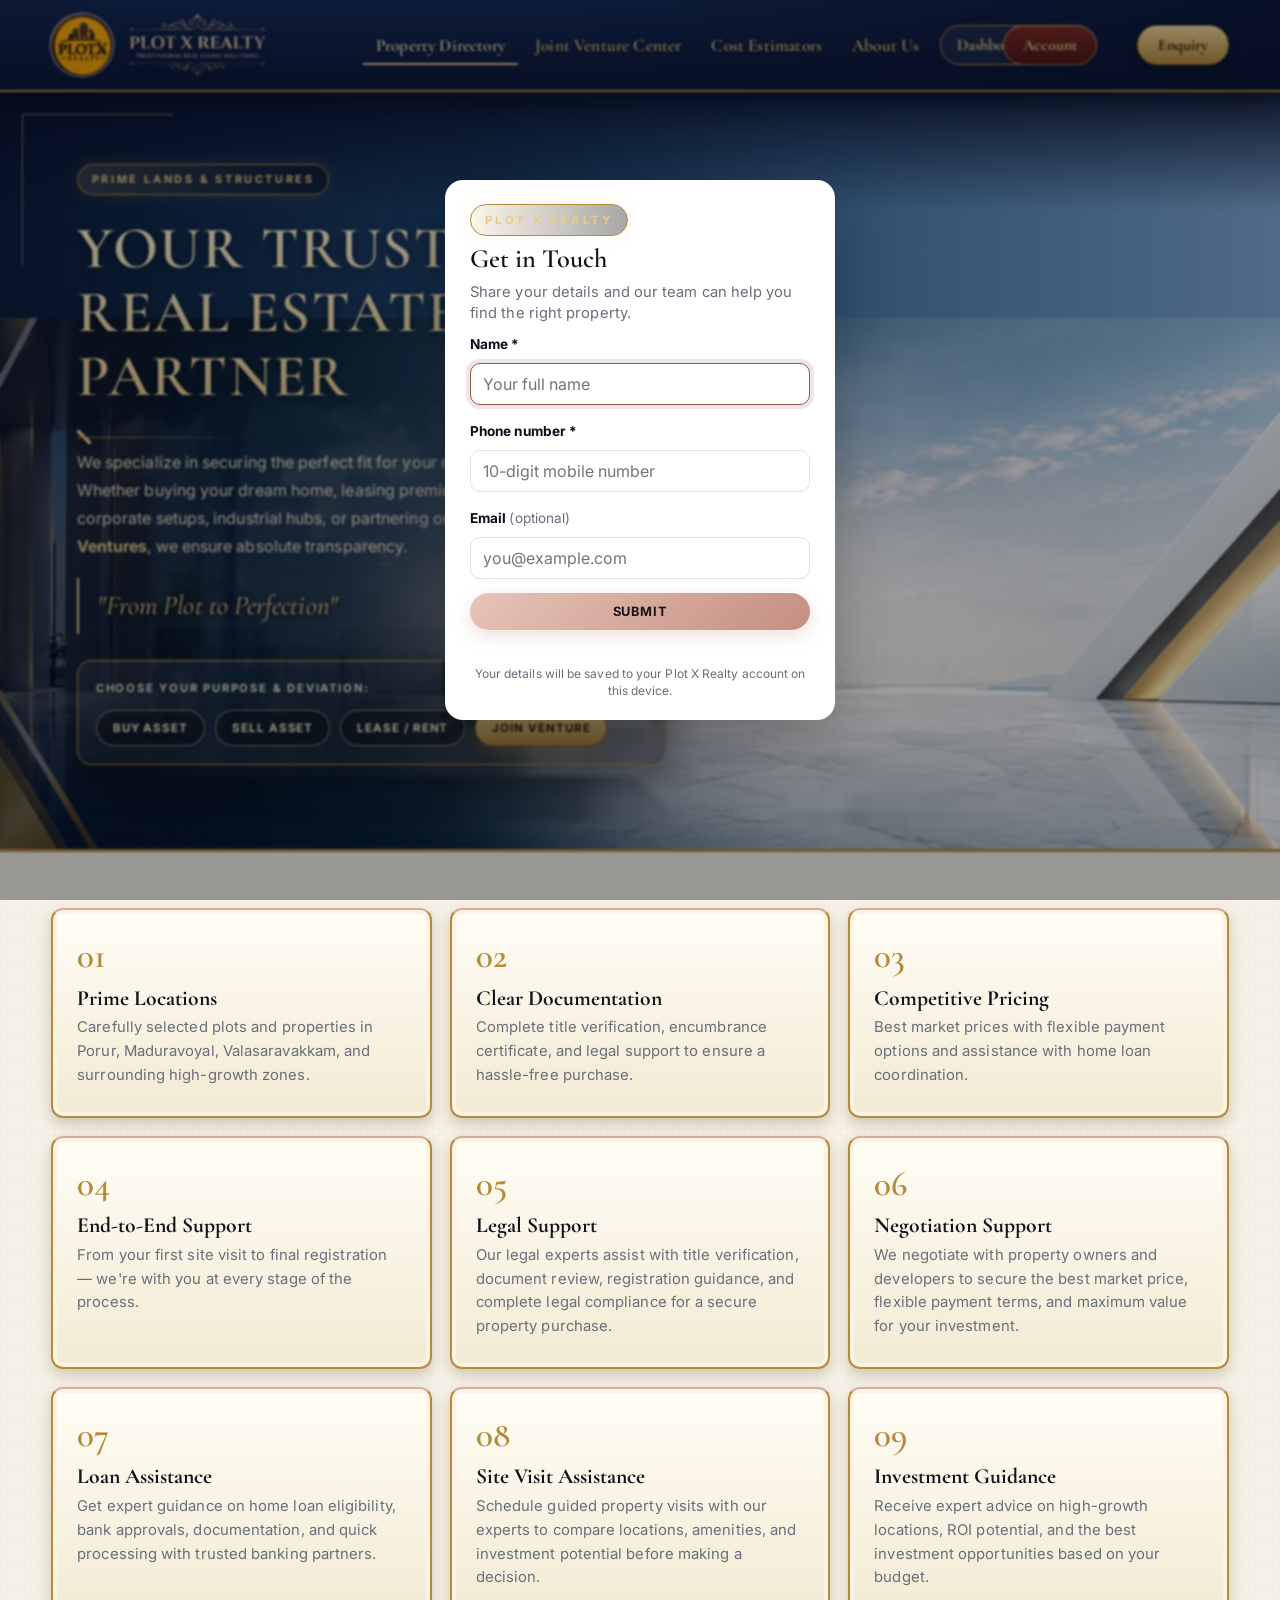
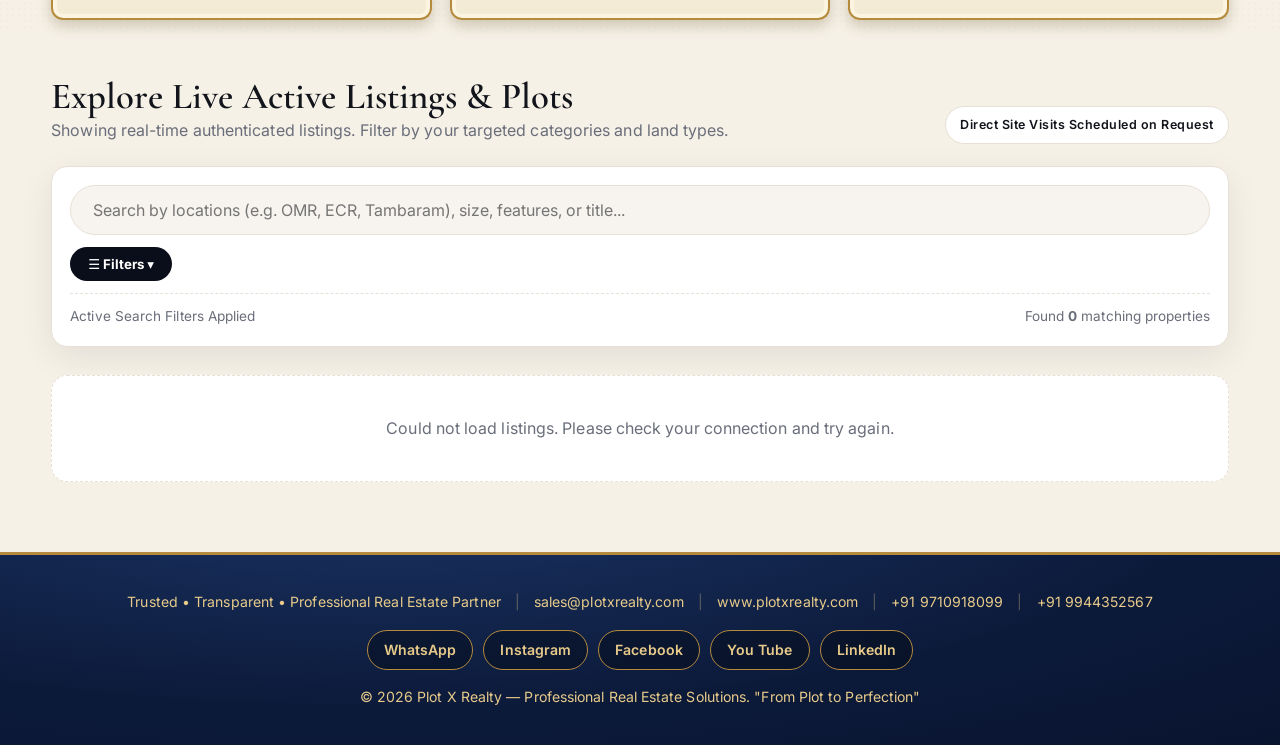
==== commit 261cc6b3: "Update PlotX with latest project files" ====
--- a/plotx-main/index.html
+++ b/plotx-main/index.html
@@ -29,6 +29,7 @@
       <img class="wordmark" src="assets/wordmark-clean.png" alt="Plot X Realty - Professional Real Estate Solutions" height="54">
     </div>
     <button class="nav-toggle-btn" id="navToggleBtn" aria-label="Toggle menu">☰</button>
+    <button class="user-btn" id="userBtn" aria-label="Open your account"><span id="userLabel">Account</span></button>
   </div>
 
   <div class="nav-drawer-backdrop" id="navDrawerBackdrop"></div>
@@ -39,11 +40,10 @@
     <button class="nav-link" data-target="jv">Joint Venture Center</button>
     <button class="nav-link" data-target="estimator">Cost Estimators</button>
     <button class="nav-link" data-target="about">About Us</button>
+    <button class="dashboard-btn drawer-dashboard-btn" id="dashboardBtn"><span id="dashboardLabel">Dashboard</span></button>
   </nav>
 
   <button class="enq-btn" id="hdrEnquiry" onclick="openEnquiry('')">Enquiry</button>
-      <button class="user-btn" id="userBtn" aria-label="Open your account"><span id="userLabel">Account</span></button>
-  <button class="dashboard-btn" id="dashboardBtn"><span id="dashboardLabel">Dashboard</span></button>
 </header>
 
 <!-- ============ HOME / HERO ============ -->
@@ -117,13 +117,6 @@
         <h3>Investment Guidance</h3>
         <p>Receive expert advice on high-growth locations, ROI potential, and the best investment opportunities based on your budget.</p>
       </div>
-      <!-- Villa banner -->
-    <div class="hero-image-card">
-      <img id="heroBannerImg" src="assets/home-banner.jpg" alt="Premium property" width="1000" height="1050" fetchpriority="high" decoding="async">
-      <div class="clear-title-badge">
-        
-      </div>
-    </div>
     </div>
   </div>
 
@@ -436,7 +429,10 @@
         <h2>Admin Dashboard</h2>
         <p>Manage enquiries, published listings, and post new properties.</p>
       </div>
-      <button class="outline-btn" id="logoutBtn">Logout &amp; lock</button>
+      <div class="admin-header-actions">
+        <button class="outline-btn small danger-outline" id="clearLeadsUsersBtn" type="button">Clear Leads &amp; Users</button>
+        <button class="outline-btn" id="logoutBtn">Logout &amp; lock</button>
+      </div>
     </div>
 
     <!-- STAT CARDS -->
@@ -636,6 +632,15 @@
   </div>
 </div>
 
+<!-- Dashboard full-message viewer -->
+<div id="leadMessageModal" class="modal-overlay hidden" role="dialog" aria-modal="true" aria-labelledby="leadMessageTitle">
+  <div class="modal-card lead-message-card">
+    <button type="button" class="modal-close" id="leadMessageClose" aria-label="Close message">✕</button>
+    <h3 id="leadMessageTitle">Enquiry Message</h3>
+    <p id="leadMessageText" class="lead-message-text"></p>
+  </div>
+</div>
+
 <!-- ============ ENQUIRY MODAL ============ -->
 <div id="enquiryModal" class="modal-overlay hidden">
   <div class="modal-card">
--- a/plotx-main/style.css
+++ b/plotx-main/style.css
@@ -713,3 +713,134 @@
   #getInTouchModal .get-in-touch-card{padding:21px 19px 17px;max-width:360px}
   #getInTouchModal .get-in-touch-card h3{font-size:1.5rem}
 }
+
+
+
+/* Property details image size */
+#listingDetailsContent img {
+  width: 100%;
+  max-height: 420px;
+  height: 420px;
+  object-fit: contain;
+  display: block;
+  margin: 0 auto;
+  background: #f5f1e8;
+}
+
+@media (max-width: 768px) {
+  #listingDetailsContent img {
+    height: 260px;
+    max-height: 260px;
+  }
+}
+
+
+
+/* Responsive header refinement: Account + Enquiry stay visible; Dashboard is in hamburger drawer. */
+.admin-header-actions{display:flex;gap:10px;align-items:center;flex-wrap:wrap}
+.danger-outline{border-color:#b83a2e;color:#b83a2e}
+.danger-outline:hover{background:#b83a2e;color:#fff}
+.drawer-dashboard-btn{flex:none;margin-left:4px}
+@media(max-width:900px){
+  .main-header{display:flex !important;flex-wrap:wrap;justify-content:space-between;gap:10px;padding:10px 4vw 12px}
+  .header-top-row{order:1;width:100%;display:flex;justify-content:space-between;align-items:center;gap:8px}
+  .header-top-row .logo-block{min-width:0;flex:1}
+  .header-top-row .user-btn{display:inline-flex !important;align-items:center;justify-content:center;flex:none;width:auto !important;white-space:nowrap;padding:8px 13px !important;font-size:.86rem !important}
+  .header-top-row .nav-toggle-btn{display:block;flex:none;margin-left:2px;padding:4px 7px;font-size:1.8rem}
+  .enq-btn{order:2;display:block;width:min(100%,260px) !important;margin:0 auto;padding:9px 16px !important;font-size:.92rem !important}
+  .main-nav{order:3}
+  .main-nav .drawer-dashboard-btn{display:block !important;width:100% !important;margin-top:8px !important;text-align:left !important;padding:14px 16px !important;border-radius:10px !important}
+  .main-nav .nav-link{width:100%;text-align:left;flex:none}
+}
+@media(max-width:420px){
+  .logo-icon{width:38px;height:38px}
+  .header-top-row .logo-block{gap:7px}
+  .header-top-row .wordmark{height:32px;max-width:145px}
+  .header-top-row .user-btn{padding:7px 10px !important;font-size:.8rem !important}
+  .enq-btn{width:100% !important;max-width:220px;font-size:.88rem !important}
+}
+@media(min-width:901px){.drawer-dashboard-btn{margin-left:4px}}
+
+
+/* ===== Final mobile header: logo alone on the left; menu + compact Enquiry on right ===== */
+@media (max-width:900px){
+  .main-header{display:block !important;position:sticky;top:0;padding:9px 4vw !important;min-width:0}
+  .header-top-row{display:flex !important;width:100%;min-width:0;align-items:center;justify-content:flex-start !important;gap:8px !important}
+  .header-top-row .logo-block{order:1;flex:1 1 auto;min-width:0;margin:0 auto 0 0;gap:6px}
+  .header-top-row .logo-icon{flex:none}
+  .header-top-row .wordmark{height:34px;max-width:clamp(100px,34vw,155px);object-fit:contain}
+  .header-top-row .nav-toggle-btn{order:2;display:block !important;flex:0 0 auto;margin:0 !important;padding:5px 7px !important;font-size:1.65rem !important;line-height:1;color:var(--gold);white-space:nowrap}
+  .header-top-row #hdrEnquiry{order:3;display:inline-flex !important;align-items:center;justify-content:center;flex:0 0 auto;width:auto !important;max-width:none !important;margin:0 !important;padding:8px 11px !important;font-size:.8rem !important;line-height:1.1;white-space:nowrap;border-radius:8px}
+  .header-top-row #userBtn{display:none !important}
+  .main-nav #userBtn{display:flex !important;align-items:center;justify-content:flex-start;width:100% !important;box-sizing:border-box;padding:15px 18px !important;margin:0 !important;border:1px solid rgba(232,203,138,.18) !important;border-radius:10px !important;background:rgba(255,255,255,.035) !important;color:var(--gold) !important;text-align:left !important;box-shadow:none !important;font-size:1rem !important;order:0}
+  .main-nav #userBtn:hover{background:rgba(232,203,138,.12) !important;color:#fff4d6 !important}
+  .main-header .main-nav{order:initial}
+}
+@media(max-width:380px){
+  .header-top-row .wordmark{height:29px;max-width:105px}
+  .header-top-row #hdrEnquiry{padding:7px 8px !important;font-size:.76rem !important}
+  .header-top-row .nav-toggle-btn{font-size:1.5rem !important;padding:5px !important}
+}
+
+
+/* Final requested villa promo popup; villa photo is no longer shown in the homepage grid. */
+.villa-promo-card{position:relative;width:min(94vw,680px);max-height:92vh;overflow:auto;background:#fff8e8;border:3px solid var(--gold-d,#c99b3b);border-radius:16px;box-shadow:0 24px 70px rgba(0,0,0,.5);color:#111827}
+.villa-promo-image{display:block;width:100%;max-height:48vh;object-fit:cover;background:#10172d}
+.villa-promo-copy{padding:20px 24px 24px;text-align:center}
+.villa-promo-kicker{font-size:.75rem;letter-spacing:.14em;font-weight:800;color:#936a22;margin:0 0 6px}
+.villa-promo-copy h3{font-size:clamp(1.35rem,3.5vw,2rem);margin:4px 0 12px;color:#10172d}
+.villa-promo-feature{font-weight:800;letter-spacing:.07em;margin:6px 0;color:#17213a}
+.villa-promo-actions{display:flex;justify-content:center;gap:12px;margin-top:18px}
+.villa-promo-actions a,.villa-promo-actions button{min-width:112px;text-align:center;text-decoration:none;display:inline-flex;align-items:center;justify-content:center;cursor:pointer}
+.villa-promo-close{position:absolute;z-index:2;right:10px;top:10px;width:38px;height:38px;border:0;border-radius:50%;background:#10172d;color:#fff;font-size:27px;line-height:1;cursor:pointer;box-shadow:0 2px 8px #0006}
+.lead-view-message{border:1px solid #c99b3b;background:#fff8e8;color:#17213a;border-radius:7px;padding:6px 12px;font-weight:700;cursor:pointer}
+.lead-message-card{position:relative;width:min(92vw,520px);padding:28px;box-sizing:border-box}
+.lead-message-card h3{margin:0 36px 14px 0}
+.lead-message-text{white-space:pre-wrap;overflow-wrap:anywhere;line-height:1.6;max-height:55vh;overflow:auto;margin:0}
+@media(max-width:480px){.villa-promo-copy{padding:16px}.villa-promo-image{max-height:38vh}.villa-promo-actions{gap:8px}.villa-promo-actions a,.villa-promo-actions button{min-width:100px}}
+/* With the villa photo moved into its popup, restore the Why Us cards to a clean 3-column grid. */
+@media(min-width:901px){.why-us-grid{grid-template-columns:repeat(3,minmax(0,1fr))}.why-us-grid .hero-image-card{display:none}}
+
+
+/* Premium villa campaign popup + final desktop Account placement */
+@media (min-width:901px){
+  .main-header{position:sticky}
+  .main-header > #hdrEnquiry{margin-left:auto;flex:0 0 auto}
+  .main-header > .header-top-row #userBtn{
+    position:absolute !important;right:calc(4vw + 132px) !important;top:50%;transform:translateY(-50%);
+    z-index:3;min-width:94px;padding:9px 17px !important;
+  }
+  .main-header > .header-top-row{padding-right:0}
+}
+/* Give the villa popup a more designed, luxury-real-estate campaign feel. */
+.villa-promo-card{
+  width:min(92vw,720px);max-height:92dvh;overflow:hidden;display:flex;flex-direction:column;
+  border:1px solid #e2bd68;border-radius:24px;
+  background:linear-gradient(145deg,#fffaf0 0%,#f8edcf 52%,#fffdf7 100%);
+  box-shadow:0 32px 100px rgba(0,0,0,.62),0 0 0 7px rgba(214,174,83,.13),inset 0 0 0 1px rgba(255,255,255,.9);
+  position:relative;
+}
+.villa-promo-card:before{content:"";position:absolute;inset:9px;z-index:1;pointer-events:none;border:1px solid rgba(176,128,42,.42);border-radius:17px}
+.villa-promo-image{width:100%;height:clamp(210px,38vh,330px);max-height:none;object-fit:cover;object-position:center 52%;border-bottom:4px solid #d7ad55;flex:0 0 auto}
+.villa-promo-copy{position:relative;padding:25px 30px 28px;text-align:center;background:radial-gradient(ellipse at top,rgba(255,255,255,.85),transparent 72%)}
+.villa-promo-kicker{display:inline-block;font-size:.72rem;letter-spacing:.22em;font-weight:900;color:#91651e;margin:0 0 9px;padding:5px 13px;border:1px solid rgba(181,135,48,.35);border-radius:999px;background:rgba(255,255,255,.58)}
+.villa-promo-copy h3{font-size:clamp(1.65rem,4vw,2.45rem);font-weight:600;line-height:1.05;margin:3px 0 15px;color:#101a32;letter-spacing:-.025em}
+.villa-promo-feature{font-size:.94rem;font-weight:850;letter-spacing:.13em;margin:8px 0;color:#26314b}
+.villa-promo-actions{display:flex;justify-content:center;gap:13px;margin-top:21px}
+.villa-promo-actions a,.villa-promo-actions button{min-width:132px;min-height:46px;border-radius:999px;padding:12px 22px;font-size:.82rem;font-weight:850;letter-spacing:.09em;text-transform:uppercase;transition:transform .18s,box-shadow .18s,filter .18s}
+.villa-promo-actions a:first-child,.villa-promo-actions button:first-child{background:linear-gradient(135deg,#f2d991,#c6973f);color:#211705;border:1px solid #b88a32;box-shadow:0 7px 18px rgba(151,106,29,.22)}
+.villa-promo-actions a:last-child,.villa-promo-actions button:last-child{background:#111a30;color:#fff4d5;border:1px solid #caa04b;box-shadow:0 7px 18px rgba(17,26,48,.18)}
+.villa-promo-actions a:hover,.villa-promo-actions button:hover{transform:translateY(-2px);filter:brightness(1.04);box-shadow:0 10px 24px rgba(0,0,0,.2)}
+.villa-promo-close{right:17px;top:17px;width:42px;height:42px;background:#111a30;color:#fff4d5;border:2px solid #e6c36d;font-size:25px;box-shadow:0 5px 18px rgba(0,0,0,.4);transition:transform .18s,background .18s}
+.villa-promo-close:hover{transform:rotate(90deg);background:#7b2a22}
+@media(max-width:600px){
+ .villa-promo-card{width:min(94vw,480px);max-height:92dvh;border-radius:19px;border-width:2px}
+ .villa-promo-card:before{inset:6px;border-radius:13px}
+ .villa-promo-image{height:clamp(180px,32vh,270px)}
+ .villa-promo-copy{padding:21px 18px 22px}
+ .villa-promo-copy h3{font-size:clamp(1.45rem,6vw,1.9rem)}
+ .villa-promo-feature{font-size:.78rem;letter-spacing:.1em}
+ .villa-promo-actions{gap:9px;margin-top:17px}
+ .villa-promo-actions a,.villa-promo-actions button{min-width:0;flex:1;padding:11px 12px;font-size:.75rem}
+ .villa-promo-close{right:12px;top:12px;width:38px;height:38px}
+}
